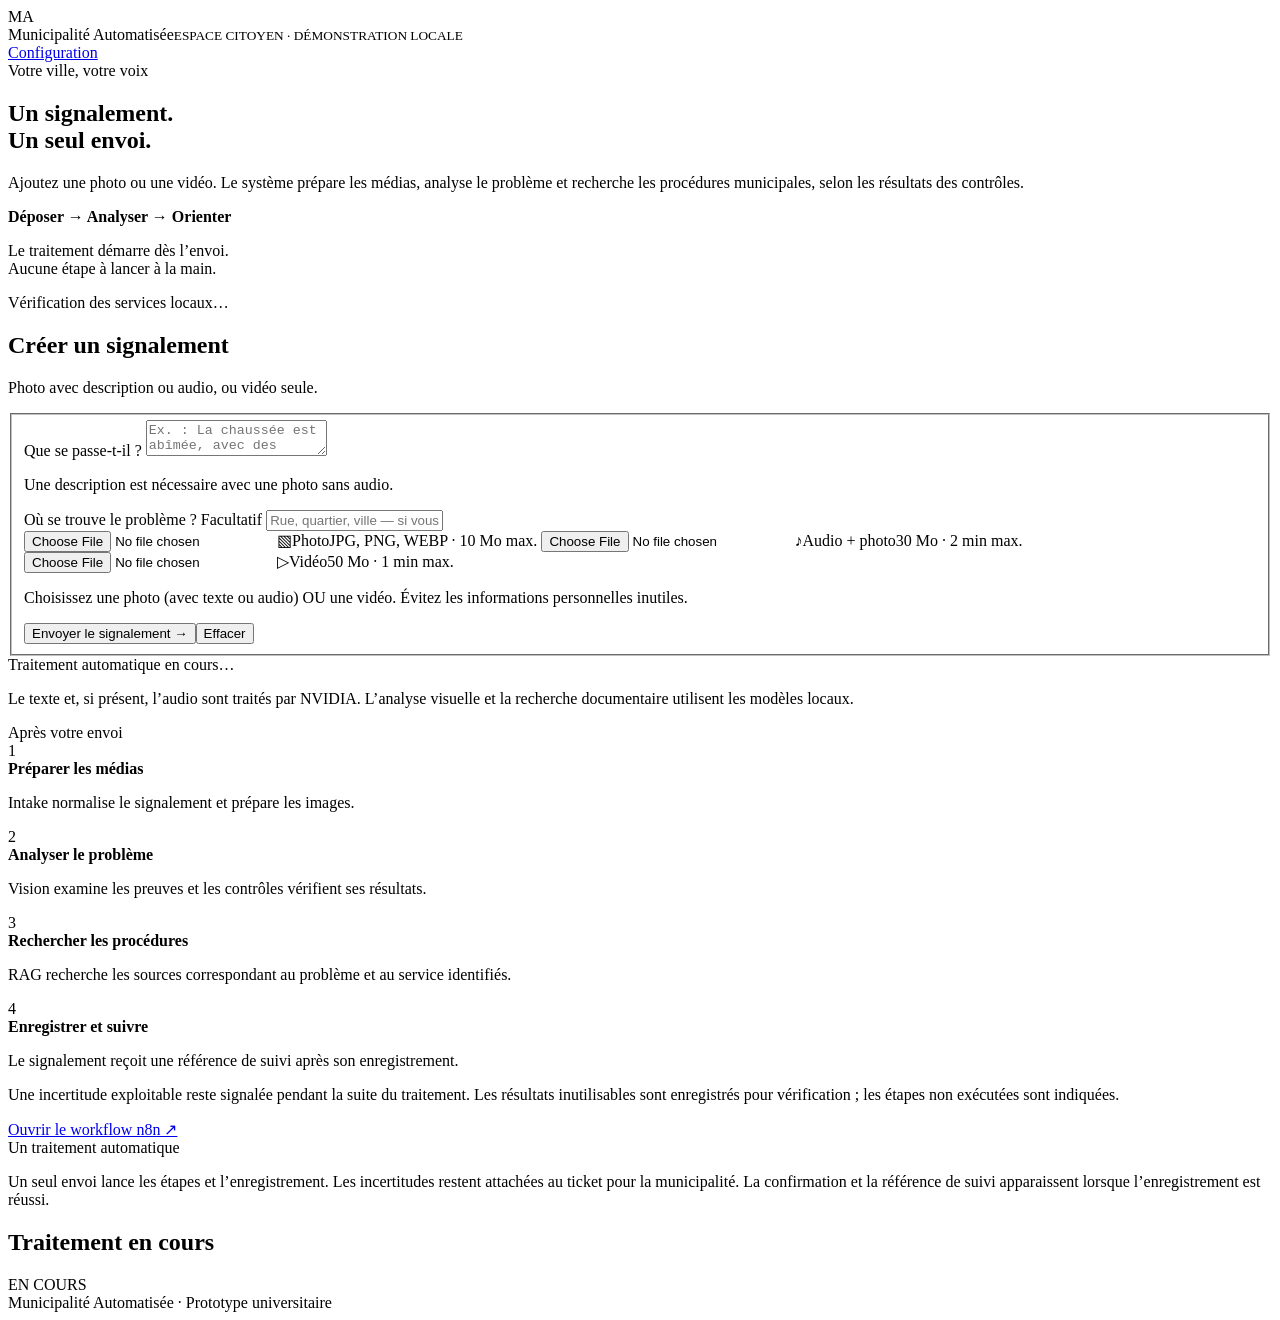
==== integration/portal/static/index.html @ 44e7bcf4 "Initial Municipalite Automatisee project" ====
<!doctype html>
<html lang="fr">
<head>
  <meta charset="utf-8"><meta name="viewport" content="width=device-width, initial-scale=1">
  <title>Municipalité Automatisée · Envoyer un signalement</title>
  <link rel="icon" href="/static/favicon.svg" type="image/svg+xml"><link rel="stylesheet" href="/static/style.css"><link rel="stylesheet" href="/static/portal.css">
  <script src="/static/app.js" defer></script>
</head>
<body><div class="shell">
<header class="topbar"><div class="brand"><div class="logo" aria-hidden="true">MA</div><div>Municipalité Automatisée<small>ESPACE CITOYEN · DÉMONSTRATION LOCALE</small></div></div><a class="settings" href="/setup">Configuration</a></header>
<main>
  <section class="hero"><div><div class="eyebrow">Votre ville, votre voix</div><h1>Un signalement.<br><span>Un seul envoi.</span></h1><p class="lead">Ajoutez une photo ou une vidéo. Le système prépare les médias, analyse le problème et recherche les procédures municipales, selon les résultats des contrôles.</p></div><div class="hero-art"><div><strong>Déposer → Analyser → Orienter</strong><p>Le traitement démarre dès l’envoi.<br>Aucune étape à lancer à la main.</p></div></div></section>
  <div id="readiness" class="alert warning" role="status">Vérification des services locaux…</div>
  <div class="layout">
    <section class="panel"><div class="panel-head"><h2>Créer un signalement</h2><p>Photo avec description ou audio, ou vidéo seule.</p></div><div class="panel-body">
      <form id="reportForm"><fieldset id="fields">
        <label class="field-label" for="description">Que se passe-t-il ?</label>
        <textarea id="description" name="description" maxlength="3000" placeholder="Ex. : La chaussée est abîmée, avec des fissures et des morceaux de revêtement détachés."></textarea>
        <p class="hint">Une description est nécessaire avec une photo sans audio.</p>
        <label class="field-label address-label" for="address">Où se trouve le problème ? <span class="optional">Facultatif</span></label>
        <input class="text-input" id="address" name="address" maxlength="300" placeholder="Rue, quartier, ville — si vous les connaissez">
        <div class="upload-grid">
          <label class="upload-card" for="image"><input id="image" name="image" type="file" accept="image/jpeg,image/png,image/webp" aria-label="Ajouter une photo"><span class="upload-icon" aria-hidden="true">▧</span><span class="upload-title">Photo</span><span class="upload-desc" id="imageName">JPG, PNG, WEBP · 10 Mo max.</span></label>
          <label class="upload-card" for="audio"><input id="audio" name="audio" type="file" accept="audio/*" aria-label="Ajouter un audio avec la photo"><span class="upload-icon" aria-hidden="true">♪</span><span class="upload-title">Audio + photo</span><span class="upload-desc" id="audioName">30 Mo · 2 min max.</span></label>
          <label class="upload-card" for="video"><input id="video" name="video" type="file" accept="video/*" aria-label="Ajouter une vidéo"><span class="upload-icon" aria-hidden="true">▷</span><span class="upload-title">Vidéo</span><span class="upload-desc" id="videoName">50 Mo · 1 min max.</span></label>
        </div>
        <div id="preview" class="preview" hidden></div>
        <p class="hint">Choisissez une photo (avec texte ou audio) OU une vidéo. Évitez les informations personnelles inutiles.</p>
        <div class="actions"><button class="primary" id="submitBtn" type="submit">Envoyer le signalement →</button><button class="secondary" id="resetBtn" type="reset">Effacer</button></div>
      </fieldset></form>
      <div id="formError" class="alert error" role="alert" hidden></div>
      <div id="loading" class="loading" role="status"><span class="spinner"></span><span id="loadingText">Traitement automatique en cours…</span></div>
      <p class="secure">Le texte et, si présent, l’audio sont traités par NVIDIA. L’analyse visuelle et la recherche documentaire utilisent les modèles locaux.</p>
    </div></section>
    <aside class="side-stack">
      <section class="panel info-card"><div class="info-title">Après votre envoi</div><div class="steps">
        <div class="step"><span class="step-no">1</span><div><b>Préparer les médias</b><p>Intake normalise le signalement et prépare les images.</p></div></div>
        <div class="step"><span class="step-no">2</span><div><b>Analyser le problème</b><p>Vision examine les preuves et les contrôles vérifient ses résultats.</p></div></div>
        <div class="step"><span class="step-no">3</span><div><b>Rechercher les procédures</b><p>RAG recherche les sources correspondant au problème et au service identifiés.</p></div></div>
        <div class="step"><span class="step-no">4</span><div><b>Enregistrer et suivre</b><p>Le signalement reçoit une référence de suivi après son enregistrement.</p></div></div>
      </div><p class="hint">Une incertitude exploitable reste signalée pendant la suite du traitement. Les résultats inutilisables sont enregistrés pour vérification ; les étapes non exécutées sont indiquées.</p><a class="workflow-link" href="http://127.0.0.1:5679/workflow/municipalCompletionDev" target="_blank" rel="noopener">Ouvrir le workflow n8n ↗</a></section>
      <section class="panel info-card"><div class="info-title">Un traitement automatique</div><p class="demo-note">Un seul envoi lance les étapes et l’enregistrement. Les incertitudes restent attachées au ticket pour la municipalité. La confirmation et la référence de suivi apparaissent lorsque l’enregistrement est réussi.</p></section>
    </aside>
  </div>
  <section class="panel result-wrap" id="resultWrap" aria-live="polite"><div class="result-head"><div><h2 id="resultTitle">Traitement en cours</h2><p id="reference"></p></div><span id="globalBadge" class="badge">EN COURS</span></div><div class="result-body" id="resultBody"></div></section>
</main><footer class="footer">Municipalité Automatisée · Prototype universitaire</footer></div></body></html>
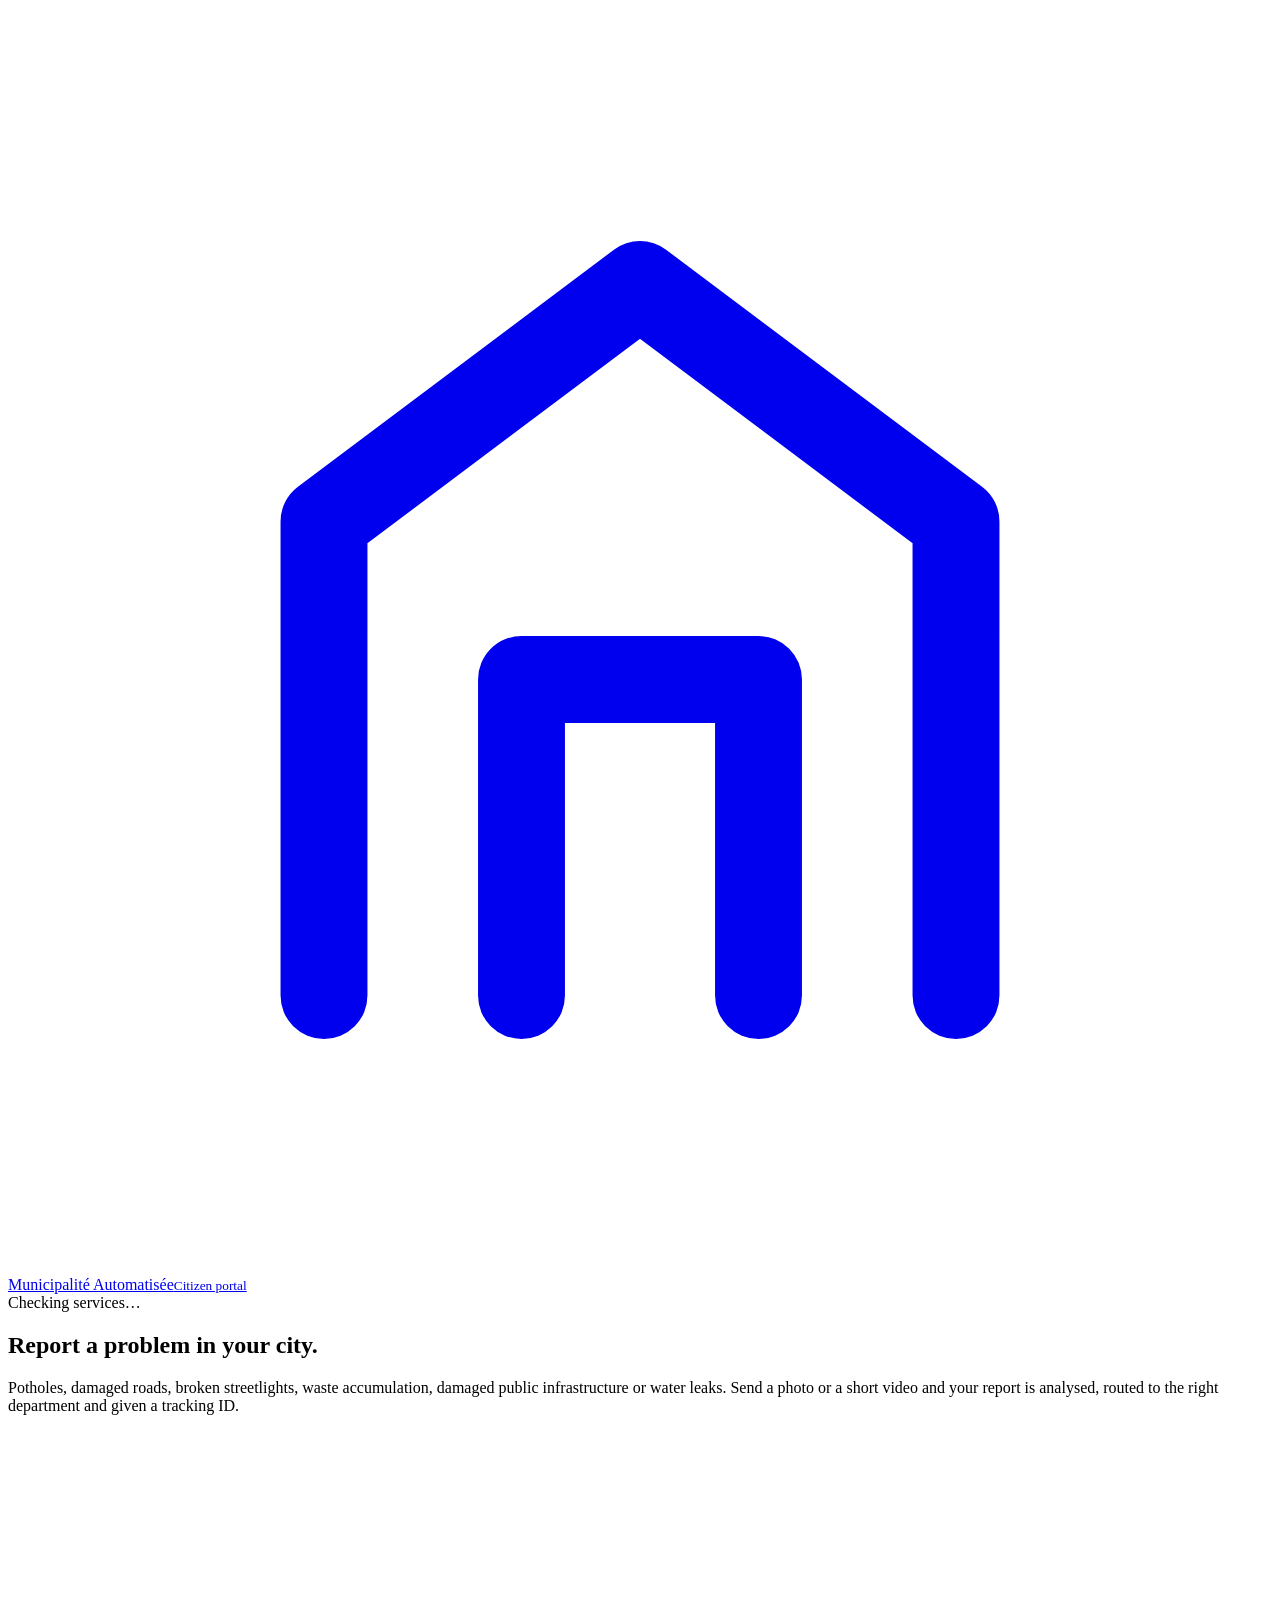
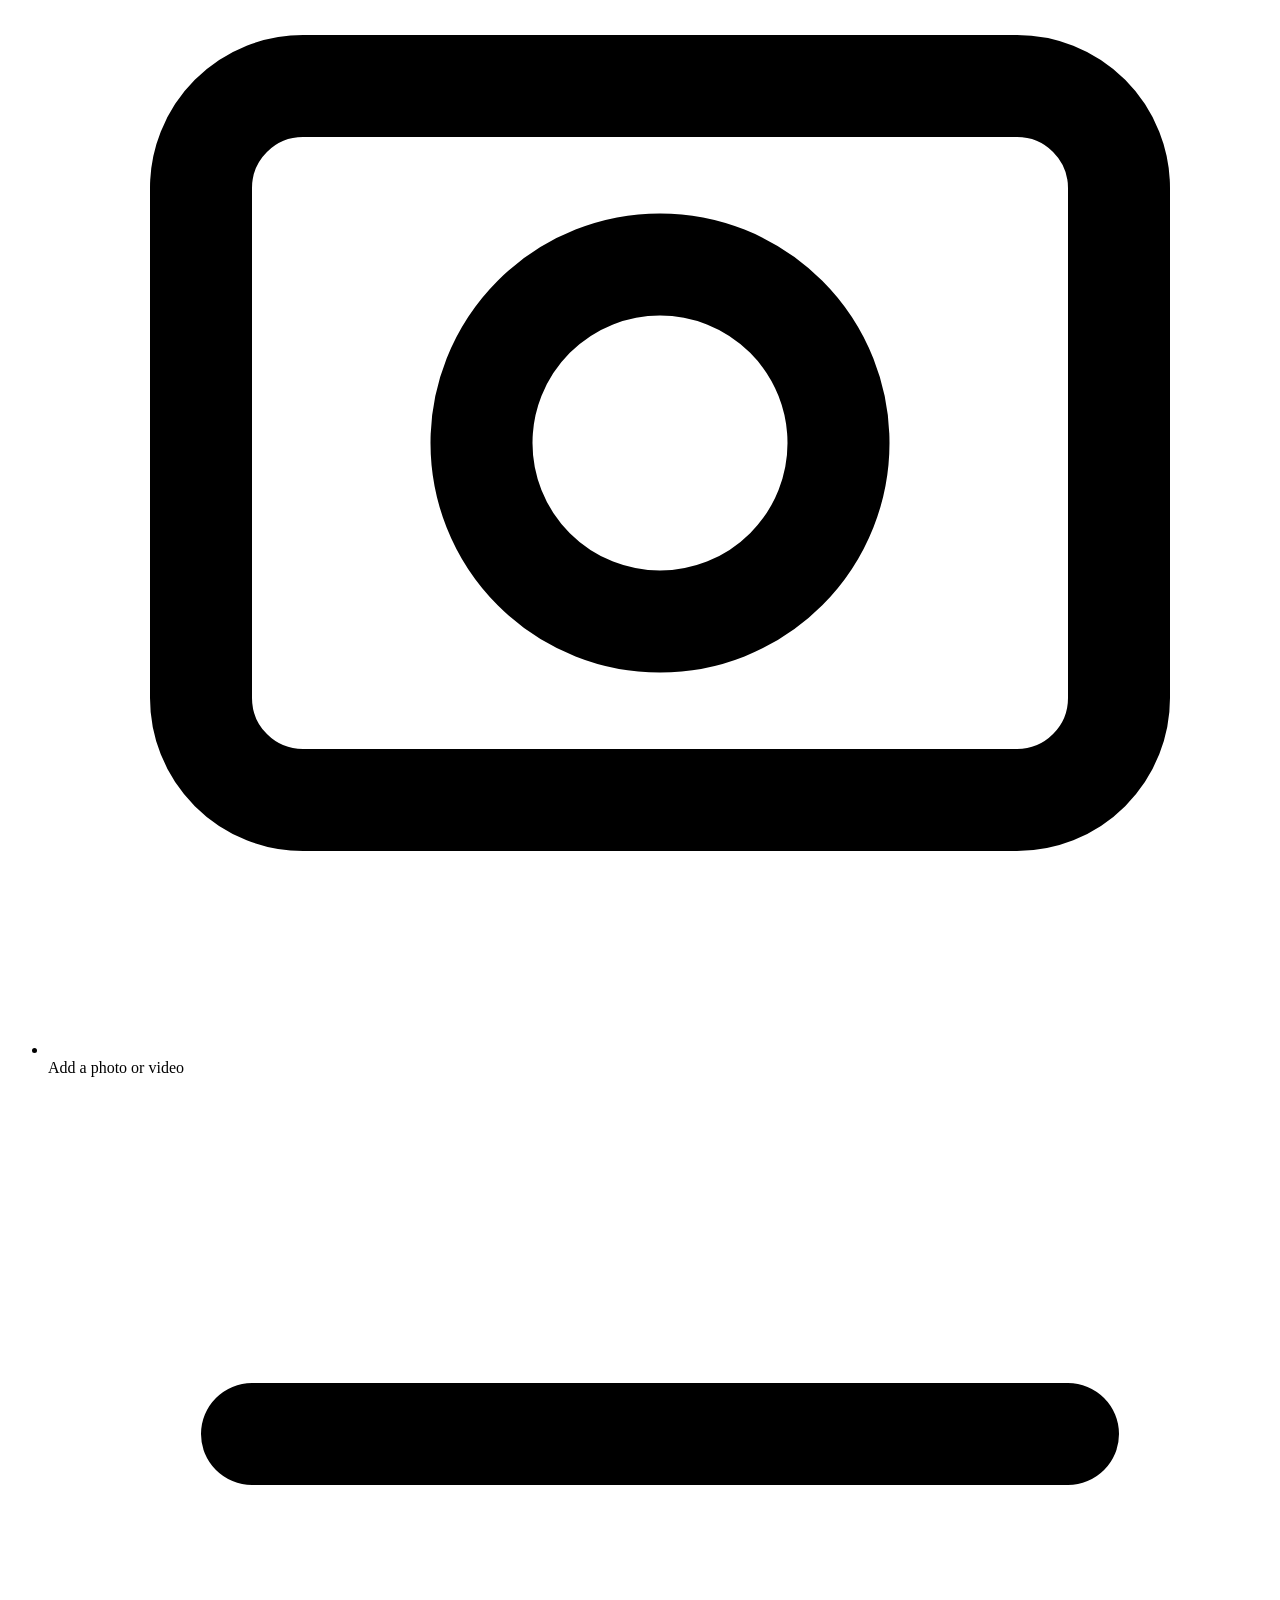
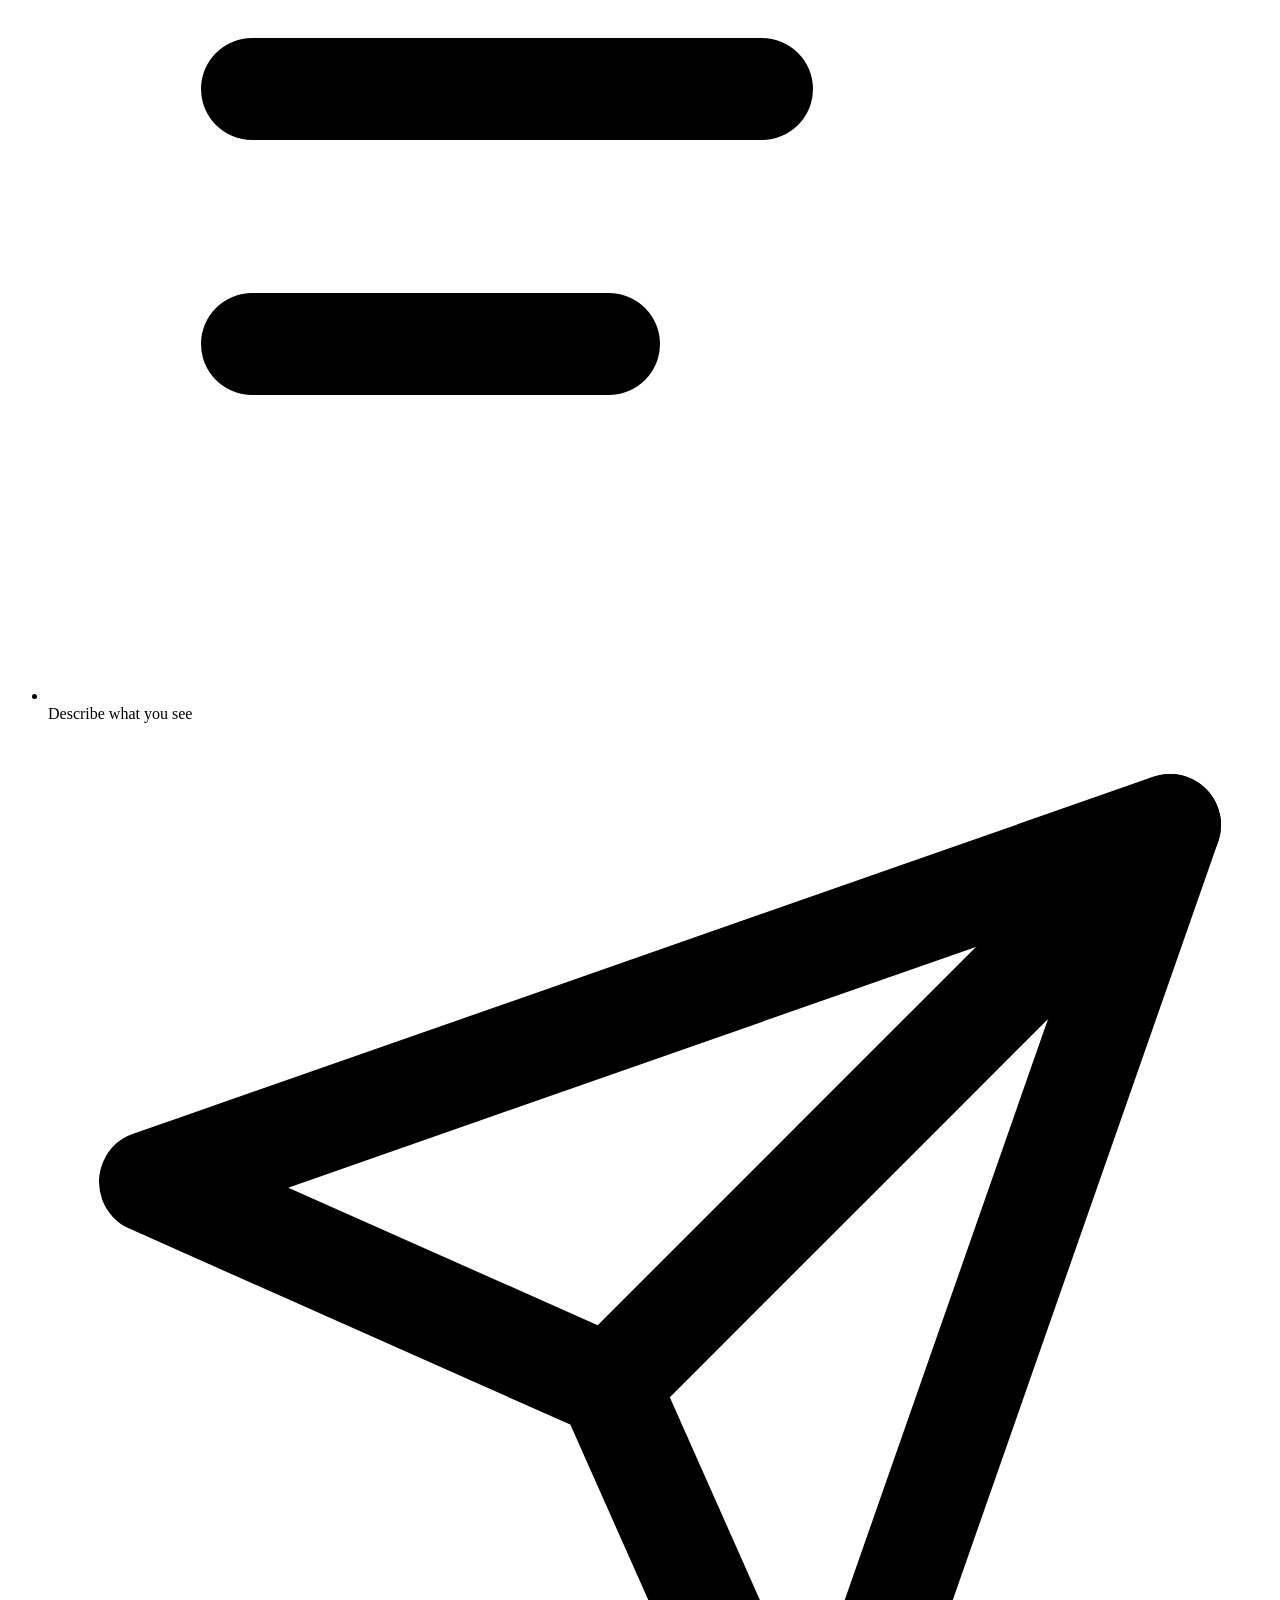
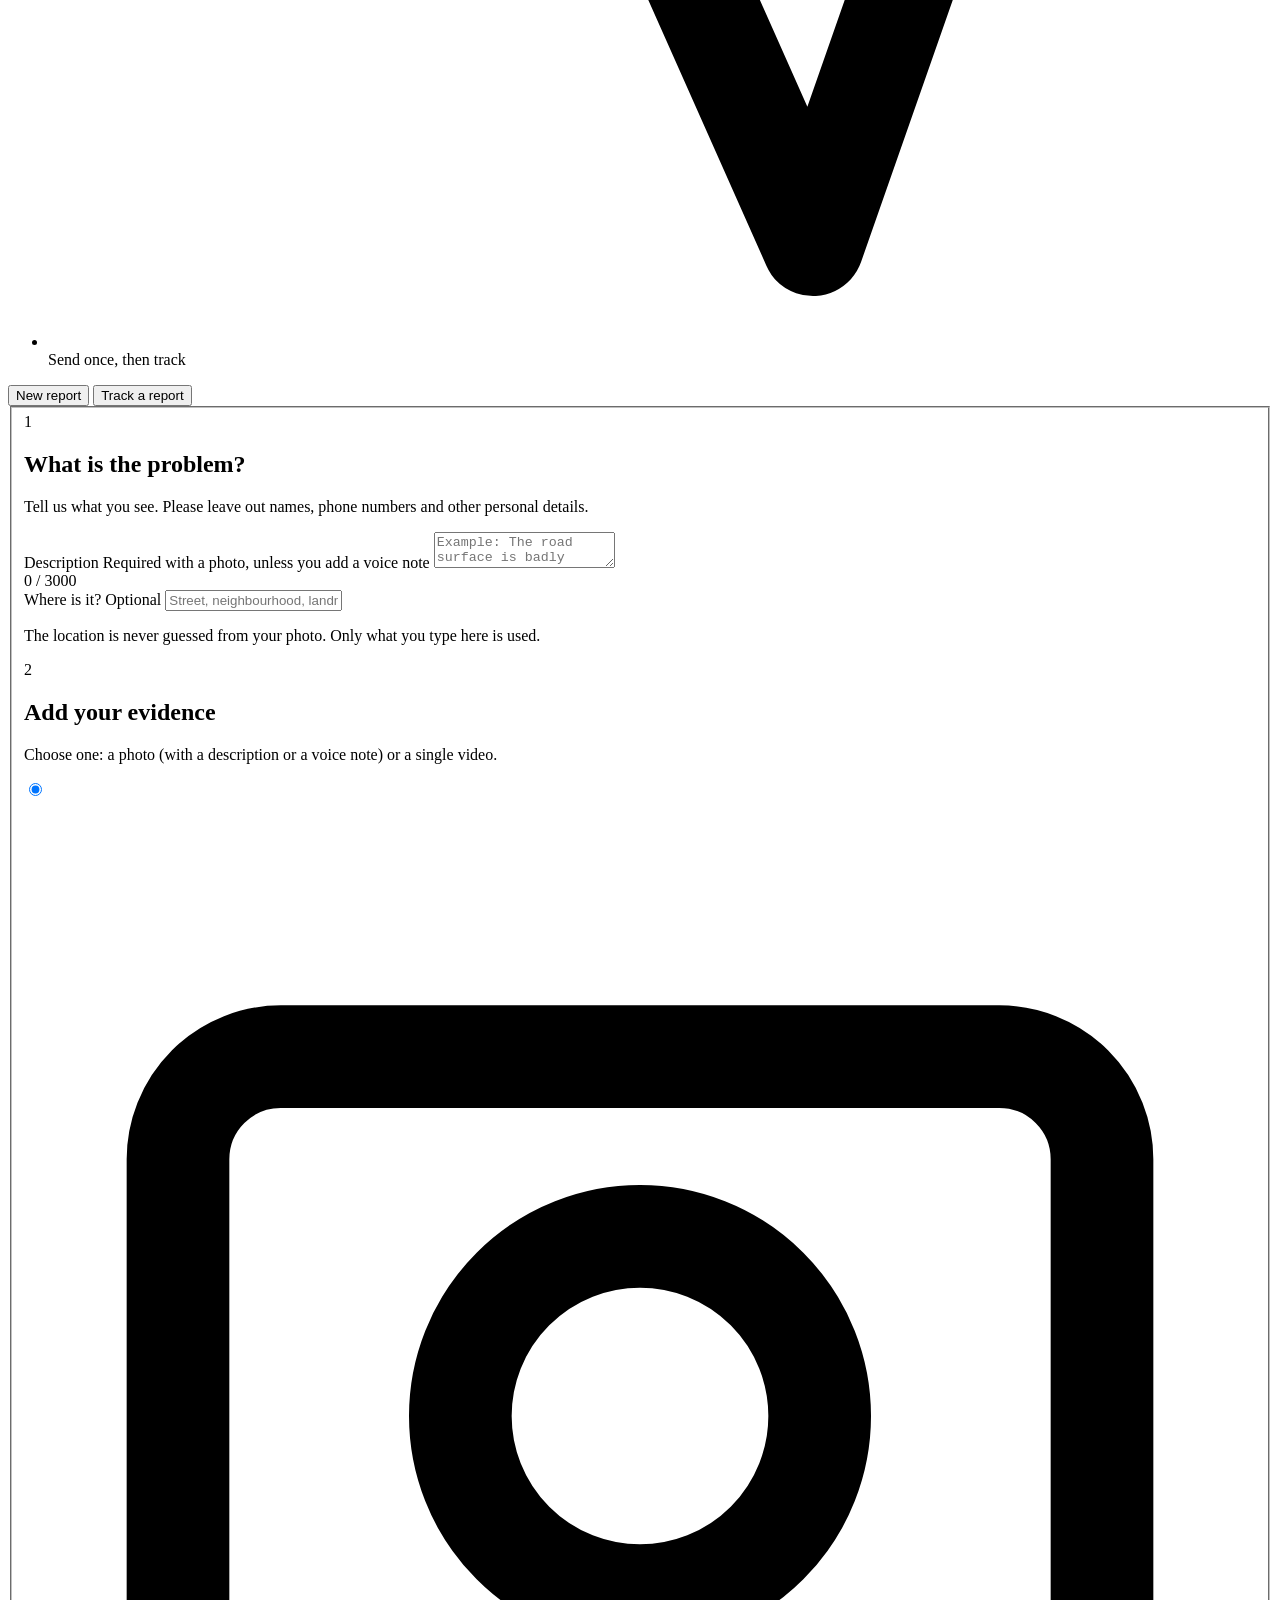
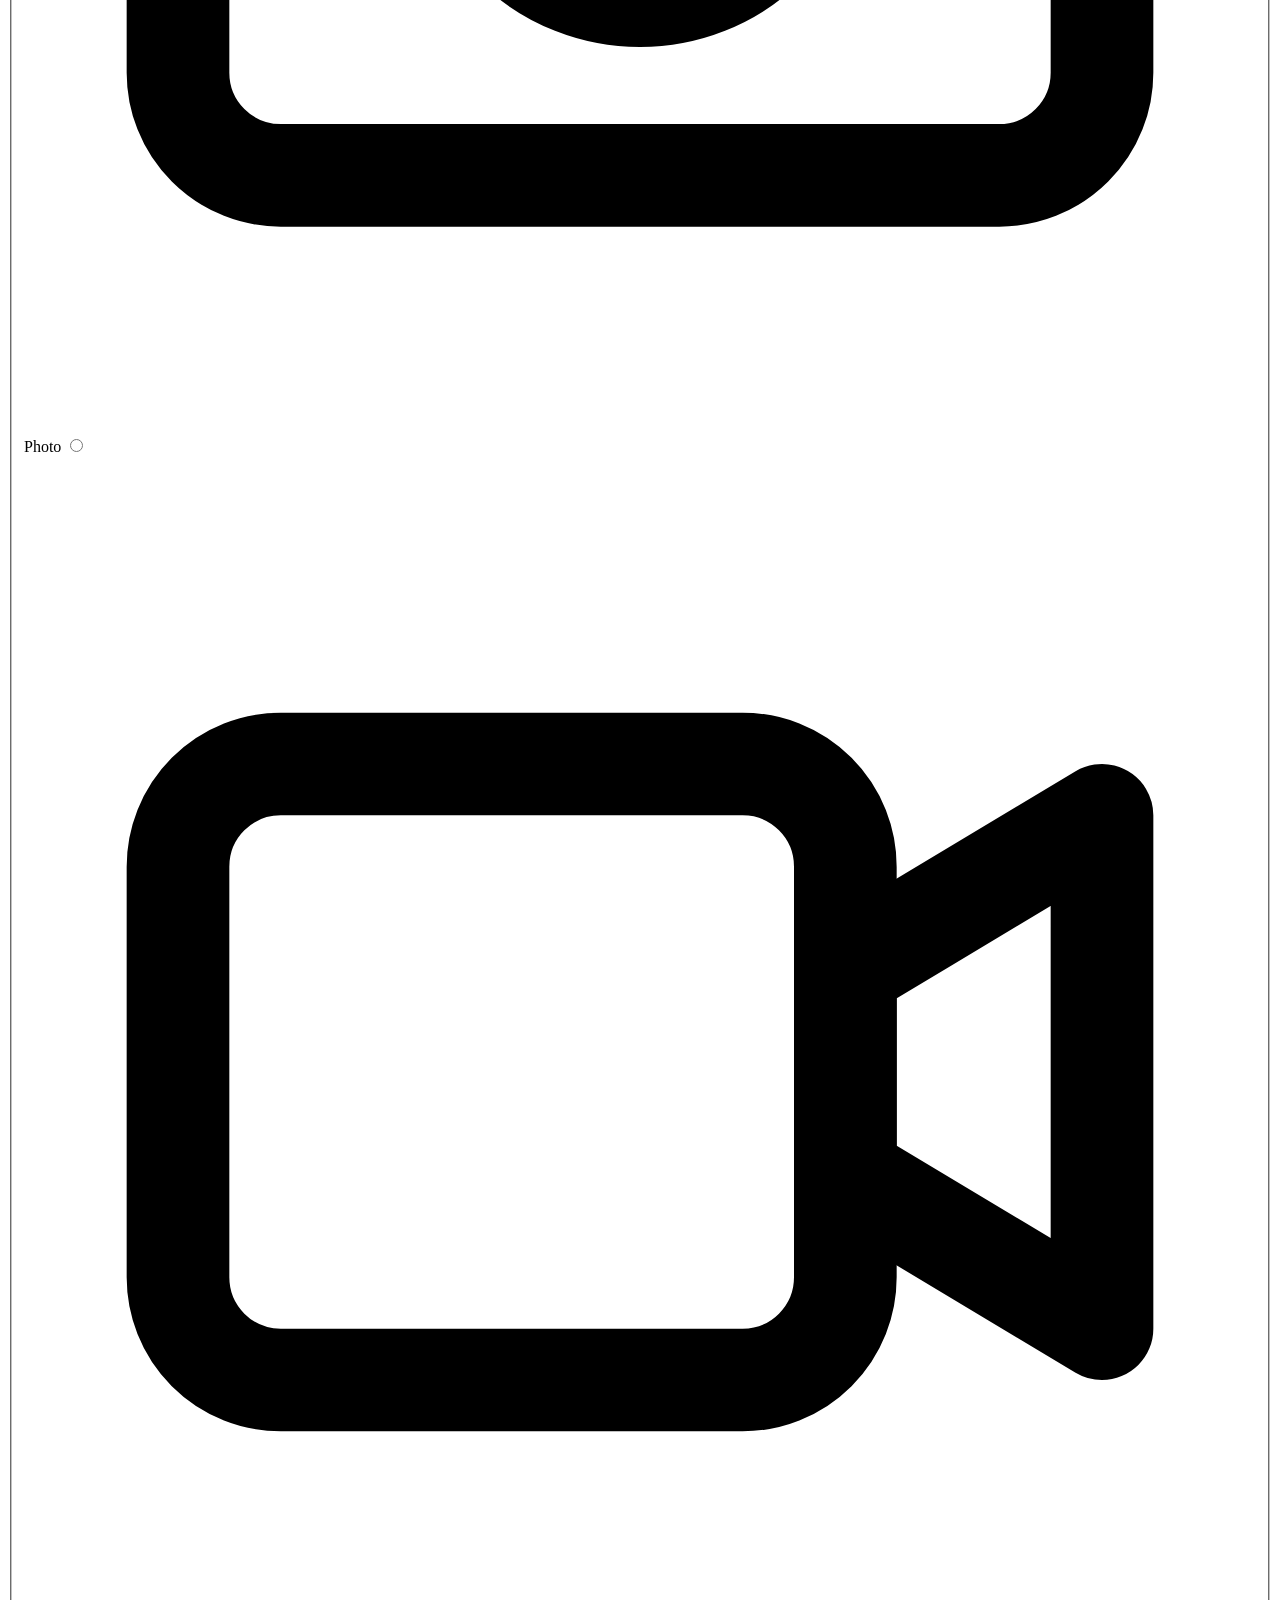
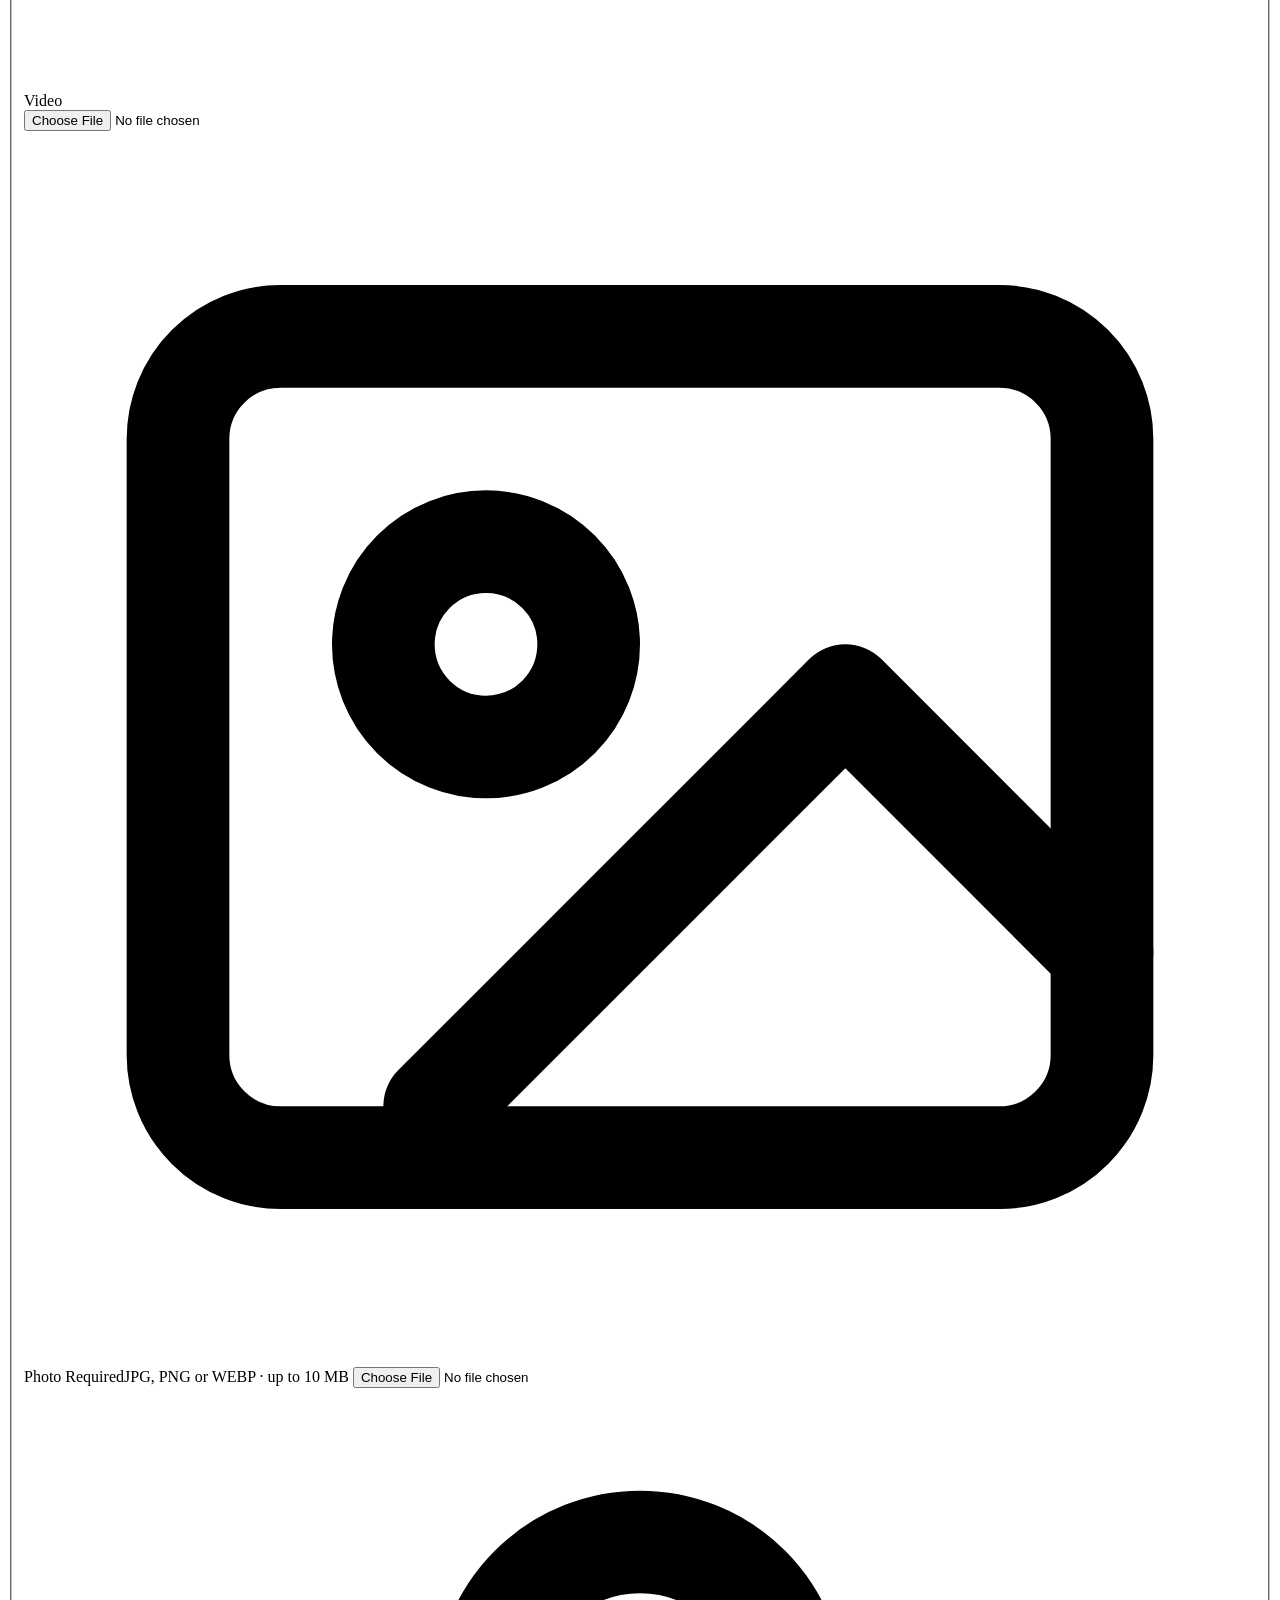
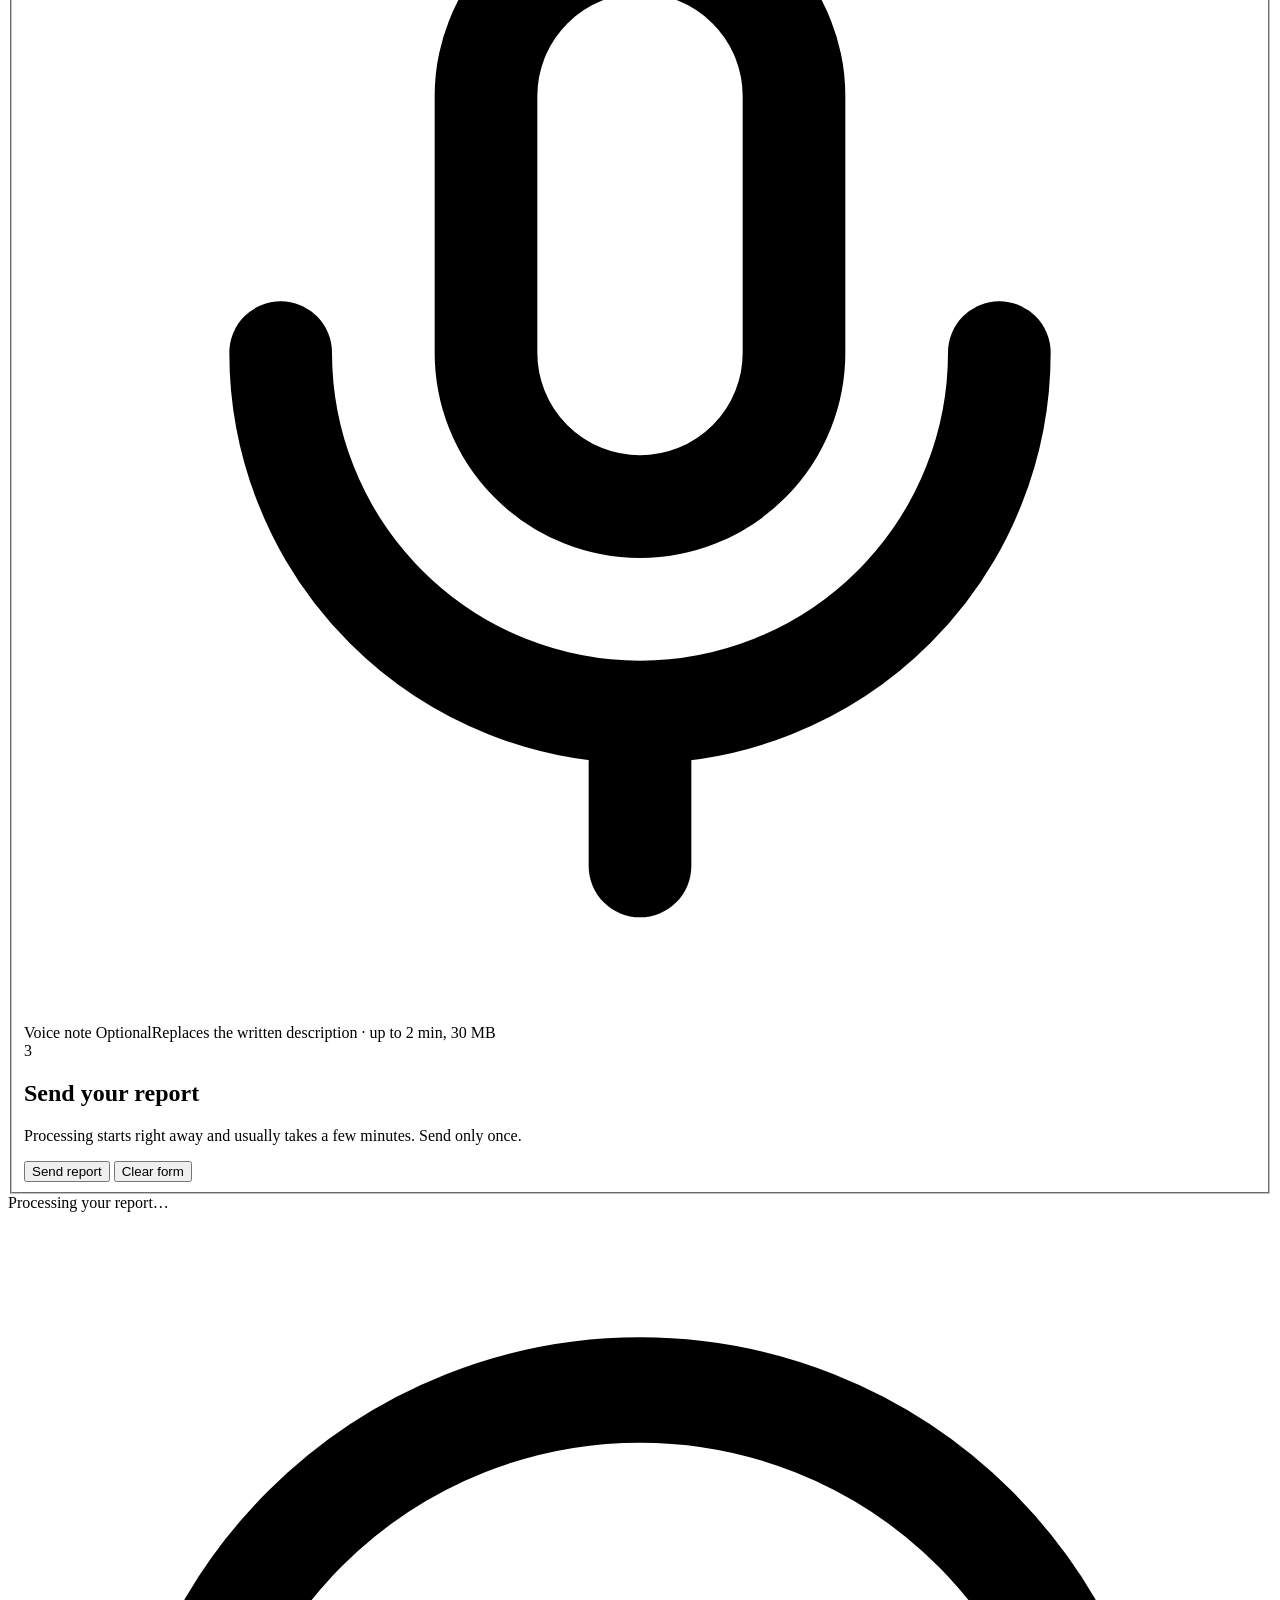
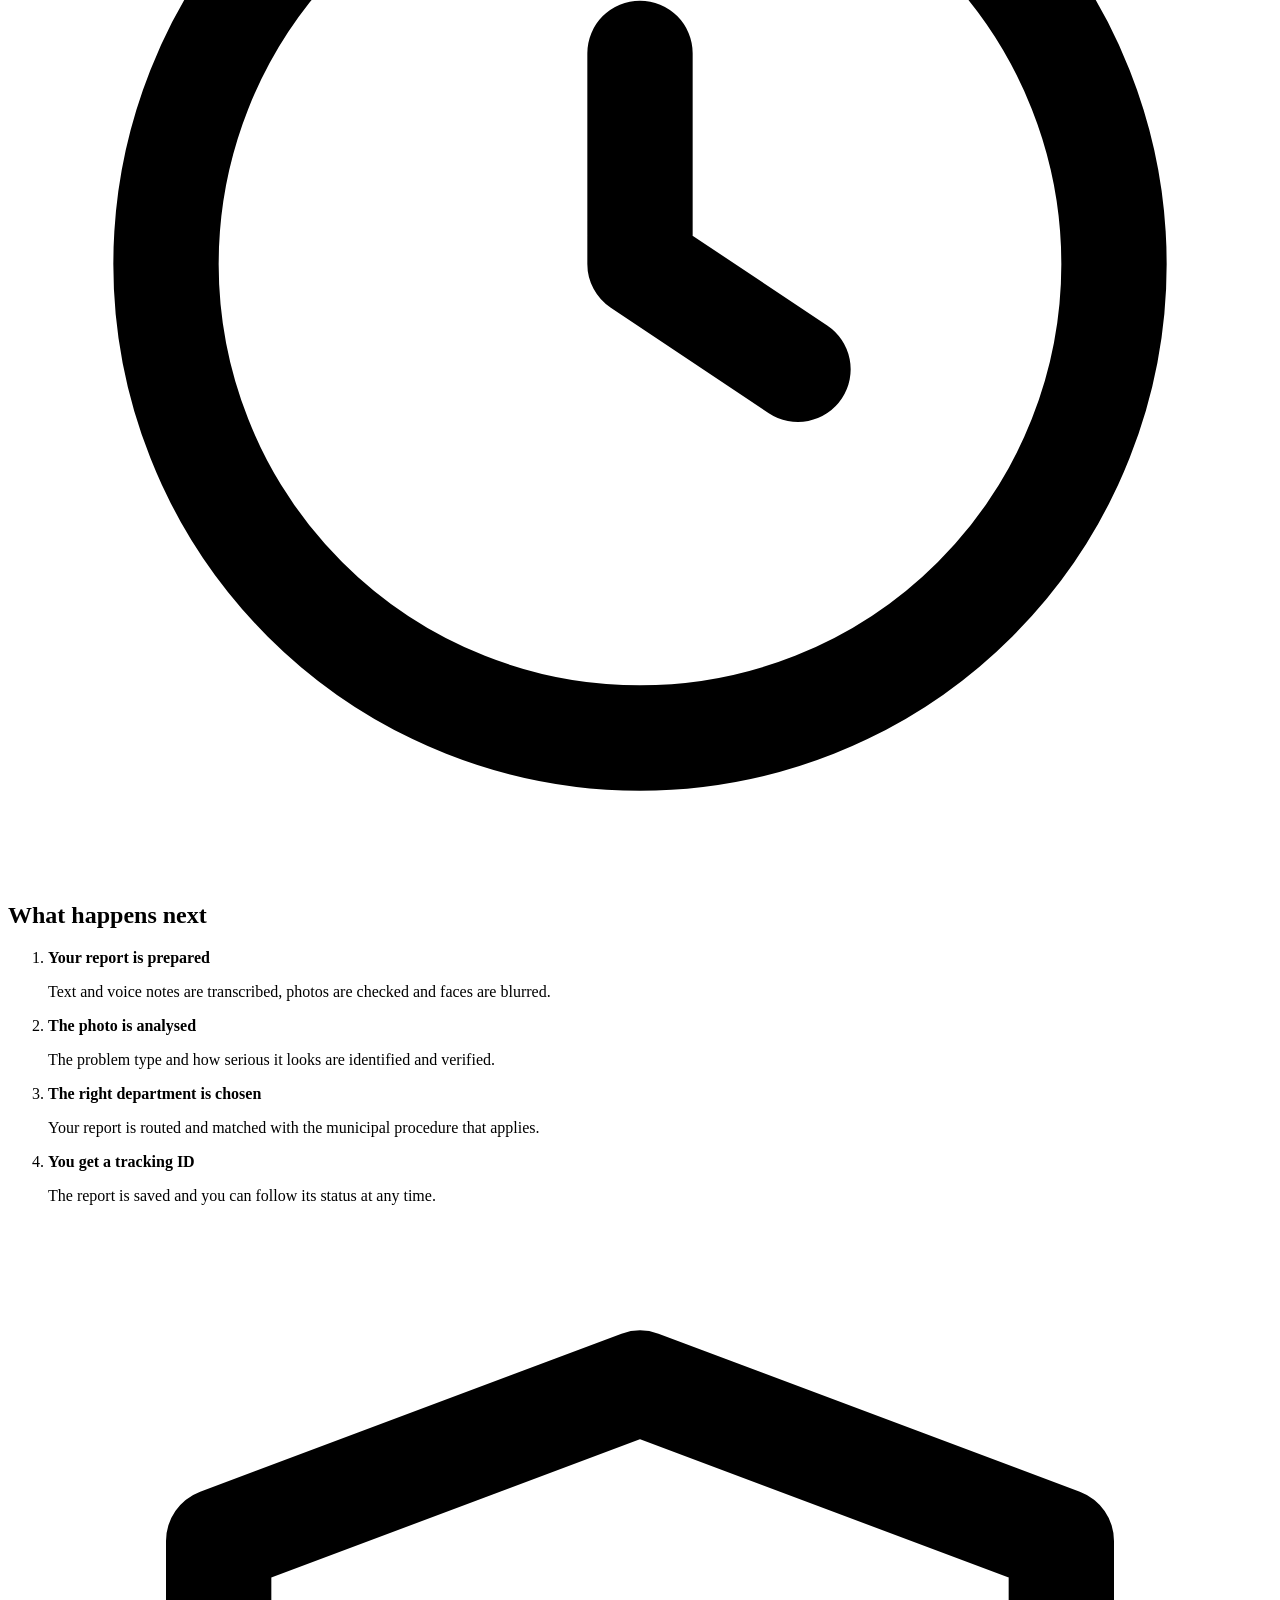
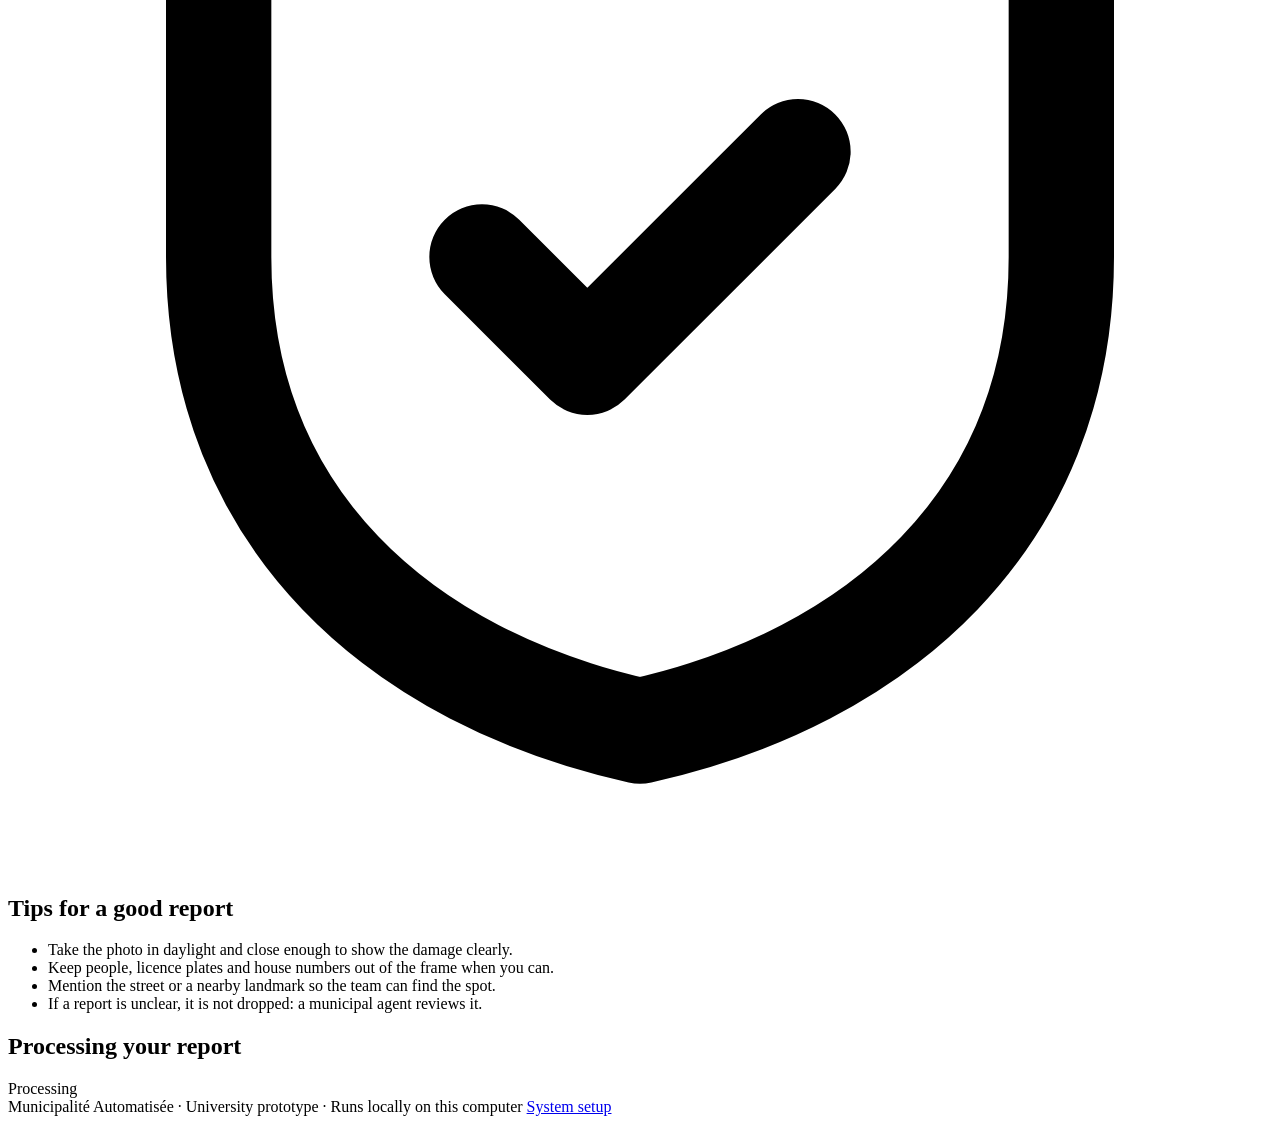
==== commit 2cfd0f19: "Redesign the citizen portal in English Replace the French portal UI with an English, citizen-only in" ====
--- a/integration/portal/static/index.html
+++ b/integration/portal/static/index.html
@@ -1,46 +1,164 @@
 <!doctype html>
-<html lang="fr">
+<html lang="en">
 <head>
-  <meta charset="utf-8"><meta name="viewport" content="width=device-width, initial-scale=1">
-  <title>Municipalité Automatisée · Envoyer un signalement</title>
-  <link rel="icon" href="/static/favicon.svg" type="image/svg+xml"><link rel="stylesheet" href="/static/style.css"><link rel="stylesheet" href="/static/portal.css">
+  <meta charset="utf-8">
+  <meta name="viewport" content="width=device-width, initial-scale=1">
+  <title>Report a City Problem · Citizen Portal</title>
+  <link rel="icon" href="/static/favicon.svg" type="image/svg+xml">
+  <link rel="stylesheet" href="/static/citizen.css">
   <script src="/static/app.js" defer></script>
 </head>
-<body><div class="shell">
-<header class="topbar"><div class="brand"><div class="logo" aria-hidden="true">MA</div><div>Municipalité Automatisée<small>ESPACE CITOYEN · DÉMONSTRATION LOCALE</small></div></div><a class="settings" href="/setup">Configuration</a></header>
+<body>
+<header class="topbar">
+  <a class="brand" href="/">
+    <span class="logo" aria-hidden="true"><svg viewBox="0 0 32 32" fill="none" stroke="currentColor" stroke-width="2.2" stroke-linecap="round" stroke-linejoin="round"><path d="M8 25V13l8-6 8 6v12M13 25v-8h6v8"/></svg></span>
+    <span>Municipalité Automatisée<small>Citizen portal</small></span>
+  </a>
+  <div id="readiness" class="status-pill" role="status"><span class="dot" aria-hidden="true"></span><span id="readinessText">Checking services…</span></div>
+</header>
+
 <main>
-  <section class="hero"><div><div class="eyebrow">Votre ville, votre voix</div><h1>Un signalement.<br><span>Un seul envoi.</span></h1><p class="lead">Ajoutez une photo ou une vidéo. Le système prépare les médias, analyse le problème et recherche les procédures municipales, selon les résultats des contrôles.</p></div><div class="hero-art"><div><strong>Déposer → Analyser → Orienter</strong><p>Le traitement démarre dès l’envoi.<br>Aucune étape à lancer à la main.</p></div></div></section>
-  <div id="readiness" class="alert warning" role="status">Vérification des services locaux…</div>
-  <div class="layout">
-    <section class="panel"><div class="panel-head"><h2>Créer un signalement</h2><p>Photo avec description ou audio, ou vidéo seule.</p></div><div class="panel-body">
-      <form id="reportForm"><fieldset id="fields">
-        <label class="field-label" for="description">Que se passe-t-il ?</label>
-        <textarea id="description" name="description" maxlength="3000" placeholder="Ex. : La chaussée est abîmée, avec des fissures et des morceaux de revêtement détachés."></textarea>
-        <p class="hint">Une description est nécessaire avec une photo sans audio.</p>
-        <label class="field-label address-label" for="address">Où se trouve le problème ? <span class="optional">Facultatif</span></label>
-        <input class="text-input" id="address" name="address" maxlength="300" placeholder="Rue, quartier, ville — si vous les connaissez">
-        <div class="upload-grid">
-          <label class="upload-card" for="image"><input id="image" name="image" type="file" accept="image/jpeg,image/png,image/webp" aria-label="Ajouter une photo"><span class="upload-icon" aria-hidden="true">▧</span><span class="upload-title">Photo</span><span class="upload-desc" id="imageName">JPG, PNG, WEBP · 10 Mo max.</span></label>
-          <label class="upload-card" for="audio"><input id="audio" name="audio" type="file" accept="audio/*" aria-label="Ajouter un audio avec la photo"><span class="upload-icon" aria-hidden="true">♪</span><span class="upload-title">Audio + photo</span><span class="upload-desc" id="audioName">30 Mo · 2 min max.</span></label>
-          <label class="upload-card" for="video"><input id="video" name="video" type="file" accept="video/*" aria-label="Ajouter une vidéo"><span class="upload-icon" aria-hidden="true">▷</span><span class="upload-title">Vidéo</span><span class="upload-desc" id="videoName">50 Mo · 1 min max.</span></label>
+  <section class="hero">
+    <div>
+      <h1>Report a problem <span>in your city.</span></h1>
+      <p class="lead">Potholes, damaged roads, broken streetlights, waste accumulation, damaged public infrastructure or water leaks. Send a photo or a short video and your report is analysed, routed to the right department and given a tracking ID.</p>
+    </div>
+    <div class="hero-art" aria-hidden="true">
+      <ul>
+        <li><svg viewBox="0 0 24 24" fill="none" stroke="currentColor" stroke-width="2" stroke-linecap="round" stroke-linejoin="round"><rect x="3" y="5" width="18" height="14" rx="2"/><circle cx="12" cy="12" r="3.5"/></svg>Add a photo or video</li>
+        <li><svg viewBox="0 0 24 24" fill="none" stroke="currentColor" stroke-width="2" stroke-linecap="round" stroke-linejoin="round"><path d="M4 7h16M4 12h10M4 17h7"/></svg>Describe what you see</li>
+        <li><svg viewBox="0 0 24 24" fill="none" stroke="currentColor" stroke-width="2" stroke-linecap="round" stroke-linejoin="round"><path d="M22 2 11 13"/><path d="M22 2 15 22l-4-9-9-4 20-7z"/></svg>Send once, then track</li>
+      </ul>
+    </div>
+  </section>
+
+  <nav class="tabs" role="tablist" aria-label="Portal sections">
+    <button class="tab" id="tabReport" type="button" role="tab" aria-selected="true" aria-controls="panelReport">New report</button>
+    <button class="tab" id="tabTrack" type="button" role="tab" aria-selected="false" aria-controls="panelTrack">Track a report</button>
+  </nav>
+
+  <!-- ===== New report ===== -->
+  <div id="panelReport" role="tabpanel" aria-labelledby="tabReport">
+    <div id="readinessAlert" class="alert warning readiness-alert" role="status" hidden></div>
+
+    <div class="layout">
+      <section class="panel">
+        <div class="panel-body">
+          <form id="reportForm" novalidate>
+            <fieldset id="fields">
+
+              <div class="step">
+                <div class="step-head"><span class="step-no">1</span><div><h2>What is the problem?</h2><p>Tell us what you see. Please leave out names, phone numbers and other personal details.</p></div></div>
+                <div class="field">
+                  <label class="field-label" for="description">Description <span class="tag required" id="descriptionTag">Required with a photo, unless you add a voice note</span></label>
+                  <textarea id="description" name="description" maxlength="3000" placeholder="Example: The road surface is badly cracked with loose pieces of asphalt near the bus stop."></textarea>
+                  <div class="counter"><span id="descriptionCount">0</span> / 3000</div>
+                </div>
+                <div class="field">
+                  <label class="field-label" for="address">Where is it? <span class="tag">Optional</span></label>
+                  <input class="text-input" id="address" name="address" maxlength="300" placeholder="Street, neighbourhood, landmark — if you know them">
+                  <p class="hint">The location is never guessed from your photo. Only what you type here is used.</p>
+                </div>
+              </div>
+
+              <div class="step">
+                <div class="step-head"><span class="step-no">2</span><div><h2>Add your evidence</h2><p>Choose one: a photo (with a description or a voice note) or a single video.</p></div></div>
+                <div class="segmented" role="radiogroup" aria-label="Evidence type">
+                  <label class="segment"><input type="radio" name="evidenceType" value="photo" id="typePhoto" checked><span><svg viewBox="0 0 24 24" fill="none" stroke="currentColor" stroke-width="2" stroke-linecap="round" stroke-linejoin="round"><rect x="3" y="5" width="18" height="14" rx="2"/><circle cx="12" cy="12" r="3.5"/></svg>Photo</span></label>
+                  <label class="segment"><input type="radio" name="evidenceType" value="video" id="typeVideo"><span><svg viewBox="0 0 24 24" fill="none" stroke="currentColor" stroke-width="2" stroke-linecap="round" stroke-linejoin="round"><rect x="3" y="6" width="13" height="12" rx="2"/><path d="m16 10 5-3v10l-5-3z"/></svg>Video</span></label>
+                </div>
+
+                <div class="upload-grid" id="photoGroup">
+                  <label class="upload-card" for="image" id="imageCard">
+                    <input id="image" name="image" type="file" accept="image/jpeg,image/png,image/webp" aria-label="Add a photo">
+                    <span class="upload-icon" aria-hidden="true"><svg viewBox="0 0 24 24" fill="none" stroke="currentColor" stroke-width="2" stroke-linecap="round" stroke-linejoin="round"><rect x="3" y="4" width="18" height="16" rx="2"/><circle cx="9" cy="10" r="2"/><path d="m21 16-5-5-8 8"/></svg></span>
+                    <span><span class="upload-title">Photo <span class="tag required">Required</span></span><span class="upload-desc" id="imageName">JPG, PNG or WEBP · up to 10 MB</span></span>
+                  </label>
+                  <label class="upload-card" for="audio" id="audioCard">
+                    <input id="audio" name="audio" type="file" accept="audio/*" aria-label="Add a voice note">
+                    <span class="upload-icon" aria-hidden="true"><svg viewBox="0 0 24 24" fill="none" stroke="currentColor" stroke-width="2" stroke-linecap="round" stroke-linejoin="round"><rect x="9" y="3" width="6" height="11" rx="3"/><path d="M5 11a7 7 0 0 0 14 0M12 18v3"/></svg></span>
+                    <span><span class="upload-title">Voice note <span class="tag">Optional</span></span><span class="upload-desc" id="audioName">Replaces the written description · up to 2 min, 30 MB</span></span>
+                  </label>
+                </div>
+
+                <div class="upload-grid single" id="videoGroup" hidden>
+                  <label class="upload-card" for="video" id="videoCard">
+                    <input id="video" name="video" type="file" accept="video/*" aria-label="Add a video">
+                    <span class="upload-icon" aria-hidden="true"><svg viewBox="0 0 24 24" fill="none" stroke="currentColor" stroke-width="2" stroke-linecap="round" stroke-linejoin="round"><rect x="3" y="6" width="13" height="12" rx="2"/><path d="m16 10 5-3v10l-5-3z"/></svg></span>
+                    <span><span class="upload-title">Video <span class="tag required">Required</span></span><span class="upload-desc" id="videoName">MP4, WEBM or MOV · up to 1 min, 50 MB</span></span>
+                  </label>
+                </div>
+
+                <div id="preview" class="preview" hidden></div>
+              </div>
+
+              <div class="step">
+                <div class="step-head"><span class="step-no">3</span><div><h2>Send your report</h2><p>Processing starts right away and usually takes a few minutes. Send only once.</p></div></div>
+                <div class="actions">
+                  <button class="primary" id="submitBtn" type="submit">Send report</button>
+                  <button class="secondary" id="resetBtn" type="reset">Clear form</button>
+                </div>
+              </div>
+
+            </fieldset>
+          </form>
+          <div id="formError" class="alert error" role="alert" hidden></div>
+          <div id="loading" class="loading" role="status"><span class="spinner" aria-hidden="true"></span><span id="loadingText">Processing your report…</span></div>
         </div>
-        <div id="preview" class="preview" hidden></div>
-        <p class="hint">Choisissez une photo (avec texte ou audio) OU une vidéo. Évitez les informations personnelles inutiles.</p>
-        <div class="actions"><button class="primary" id="submitBtn" type="submit">Envoyer le signalement →</button><button class="secondary" id="resetBtn" type="reset">Effacer</button></div>
-      </fieldset></form>
-      <div id="formError" class="alert error" role="alert" hidden></div>
-      <div id="loading" class="loading" role="status"><span class="spinner"></span><span id="loadingText">Traitement automatique en cours…</span></div>
-      <p class="secure">Le texte et, si présent, l’audio sont traités par NVIDIA. L’analyse visuelle et la recherche documentaire utilisent les modèles locaux.</p>
-    </div></section>
-    <aside class="side-stack">
-      <section class="panel info-card"><div class="info-title">Après votre envoi</div><div class="steps">
-        <div class="step"><span class="step-no">1</span><div><b>Préparer les médias</b><p>Intake normalise le signalement et prépare les images.</p></div></div>
-        <div class="step"><span class="step-no">2</span><div><b>Analyser le problème</b><p>Vision examine les preuves et les contrôles vérifient ses résultats.</p></div></div>
-        <div class="step"><span class="step-no">3</span><div><b>Rechercher les procédures</b><p>RAG recherche les sources correspondant au problème et au service identifiés.</p></div></div>
-        <div class="step"><span class="step-no">4</span><div><b>Enregistrer et suivre</b><p>Le signalement reçoit une référence de suivi après son enregistrement.</p></div></div>
-      </div><p class="hint">Une incertitude exploitable reste signalée pendant la suite du traitement. Les résultats inutilisables sont enregistrés pour vérification ; les étapes non exécutées sont indiquées.</p><a class="workflow-link" href="http://127.0.0.1:5679/workflow/municipalCompletionDev" target="_blank" rel="noopener">Ouvrir le workflow n8n ↗</a></section>
-      <section class="panel info-card"><div class="info-title">Un traitement automatique</div><p class="demo-note">Un seul envoi lance les étapes et l’enregistrement. Les incertitudes restent attachées au ticket pour la municipalité. La confirmation et la référence de suivi apparaissent lorsque l’enregistrement est réussi.</p></section>
-    </aside>
+      </section>
+
+      <aside class="side-stack">
+        <section class="panel info-card">
+          <h2><svg viewBox="0 0 24 24" fill="none" stroke="currentColor" stroke-width="2" stroke-linecap="round" stroke-linejoin="round"><circle cx="12" cy="12" r="9"/><path d="M12 8v4l3 2"/></svg>What happens next</h2>
+          <ol class="how">
+            <li><div><b>Your report is prepared</b><p>Text and voice notes are transcribed, photos are checked and faces are blurred.</p></div></li>
+            <li><div><b>The photo is analysed</b><p>The problem type and how serious it looks are identified and verified.</p></div></li>
+            <li><div><b>The right department is chosen</b><p>Your report is routed and matched with the municipal procedure that applies.</p></div></li>
+            <li><div><b>You get a tracking ID</b><p>The report is saved and you can follow its status at any time.</p></div></li>
+          </ol>
+        </section>
+        <section class="panel info-card">
+          <h2><svg viewBox="0 0 24 24" fill="none" stroke="currentColor" stroke-width="2" stroke-linecap="round" stroke-linejoin="round"><path d="M12 3 4 6v6c0 5 3.5 8 8 9 4.5-1 8-4 8-9V6l-8-3z"/><path d="m9 12 2 2 4-4"/></svg>Tips for a good report</h2>
+          <ul class="tips">
+            <li>Take the photo in daylight and close enough to show the damage clearly.</li>
+            <li>Keep people, licence plates and house numbers out of the frame when you can.</li>
+            <li>Mention the street or a nearby landmark so the team can find the spot.</li>
+            <li>If a report is unclear, it is not dropped: a municipal agent reviews it.</li>
+          </ul>
+        </section>
+      </aside>
+    </div>
+
+    <section class="panel result-wrap" id="resultWrap" aria-live="polite">
+      <div class="result-head">
+        <div><h2 id="resultTitle">Processing your report</h2><p id="reference"></p></div>
+        <span id="globalBadge" class="badge processing">Processing</span>
+      </div>
+      <div class="result-body" id="resultBody"></div>
+    </section>
   </div>
-  <section class="panel result-wrap" id="resultWrap" aria-live="polite"><div class="result-head"><div><h2 id="resultTitle">Traitement en cours</h2><p id="reference"></p></div><span id="globalBadge" class="badge">EN COURS</span></div><div class="result-body" id="resultBody"></div></section>
-</main><footer class="footer">Municipalité Automatisée · Prototype universitaire</footer></div></body></html>
+
+  <!-- ===== Track a report ===== -->
+  <div id="panelTrack" role="tabpanel" aria-labelledby="tabTrack" hidden>
+    <section class="panel track-panel">
+      <div class="panel-body">
+        <h2>Track a report</h2>
+        <p class="hint">Enter the tracking ID you received when your report was saved. It looks like <code>3f2a1c4e-…</code> and contains 36 characters.</p>
+        <form id="trackForm" class="track-form" novalidate>
+          <label class="sr-only" for="trackId">Tracking ID</label>
+          <input class="text-input" id="trackId" placeholder="xxxxxxxx-xxxx-xxxx-xxxx-xxxxxxxxxxxx" maxlength="36" autocomplete="off" spellcheck="false">
+          <button class="primary" id="trackBtn" type="submit">Check status</button>
+        </form>
+        <div id="trackError" class="alert error" role="alert" hidden></div>
+        <div id="trackResult" class="track-result" aria-live="polite"></div>
+      </div>
+    </section>
+  </div>
+</main>
+
+<footer class="footer">
+  <span>Municipalité Automatisée · University prototype · Runs locally on this computer</span>
+  <a href="/setup">System setup</a>
+</footer>
+</body>
+</html>
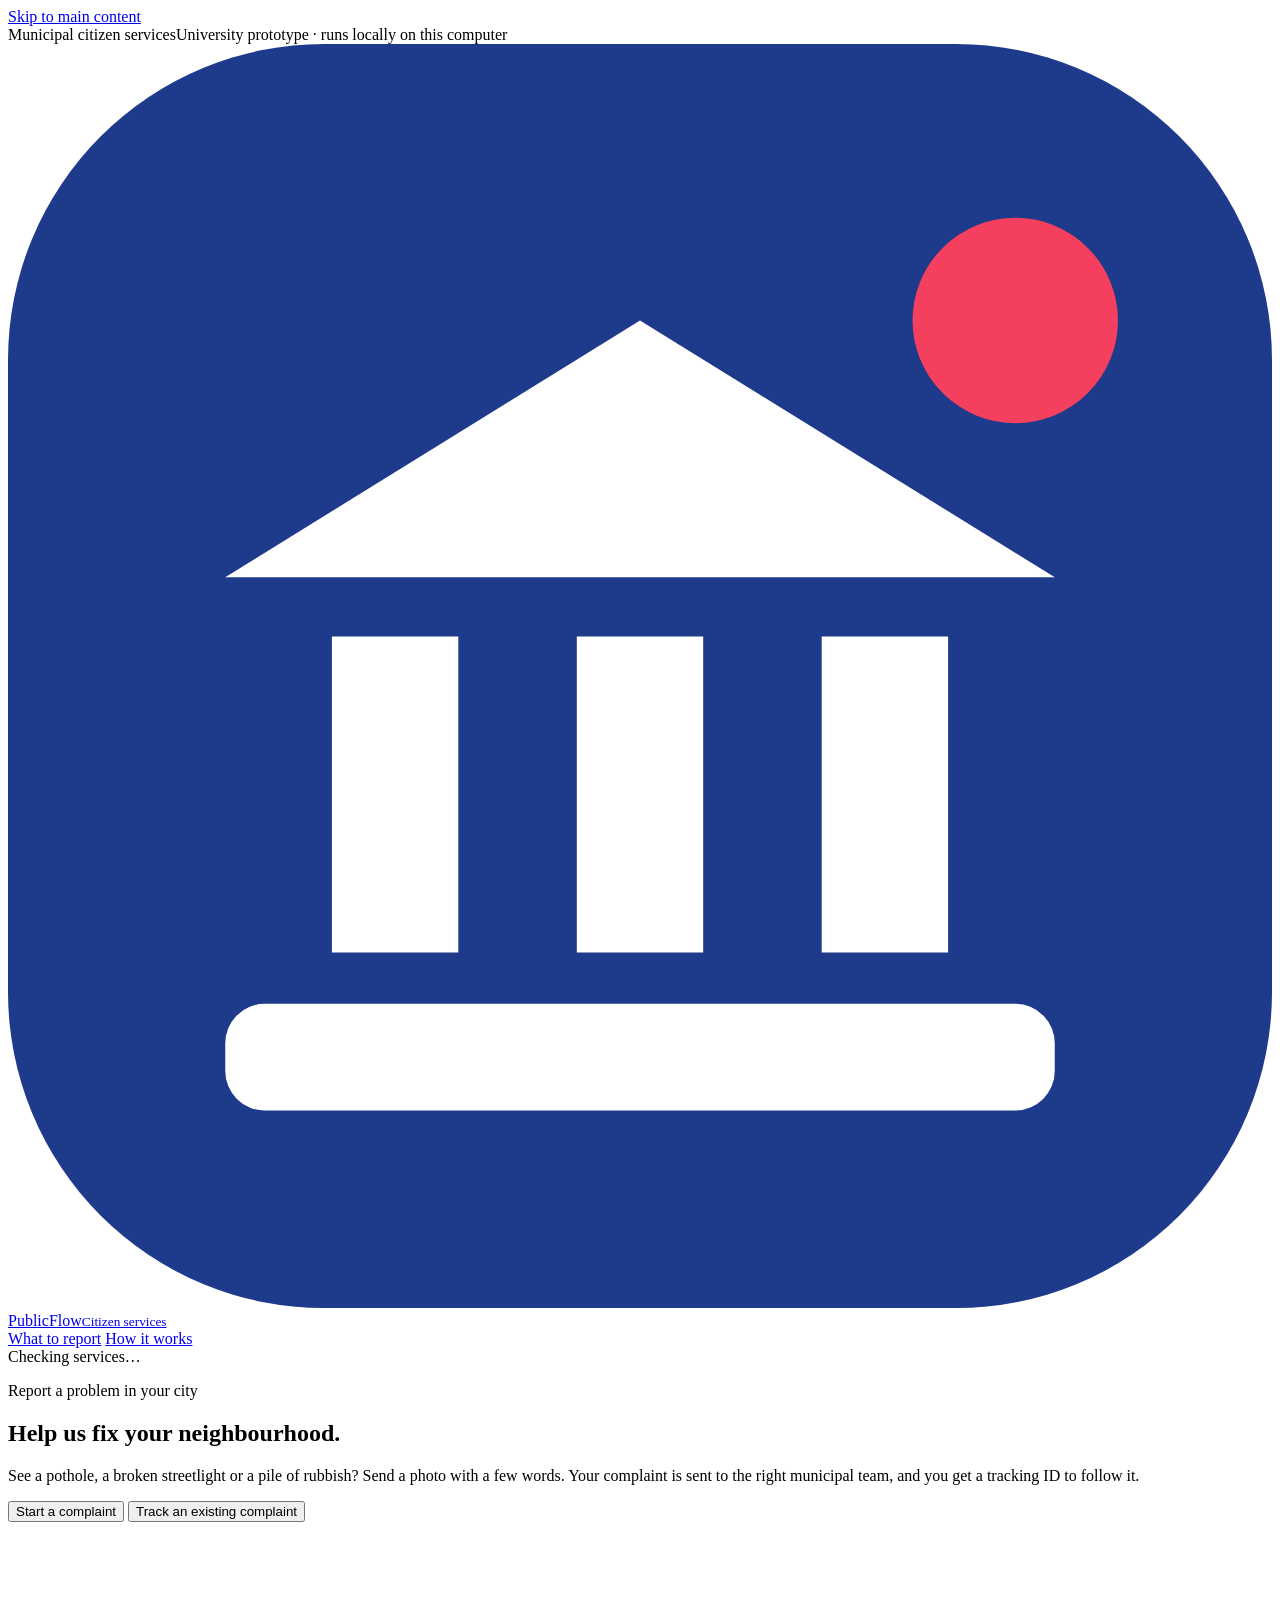
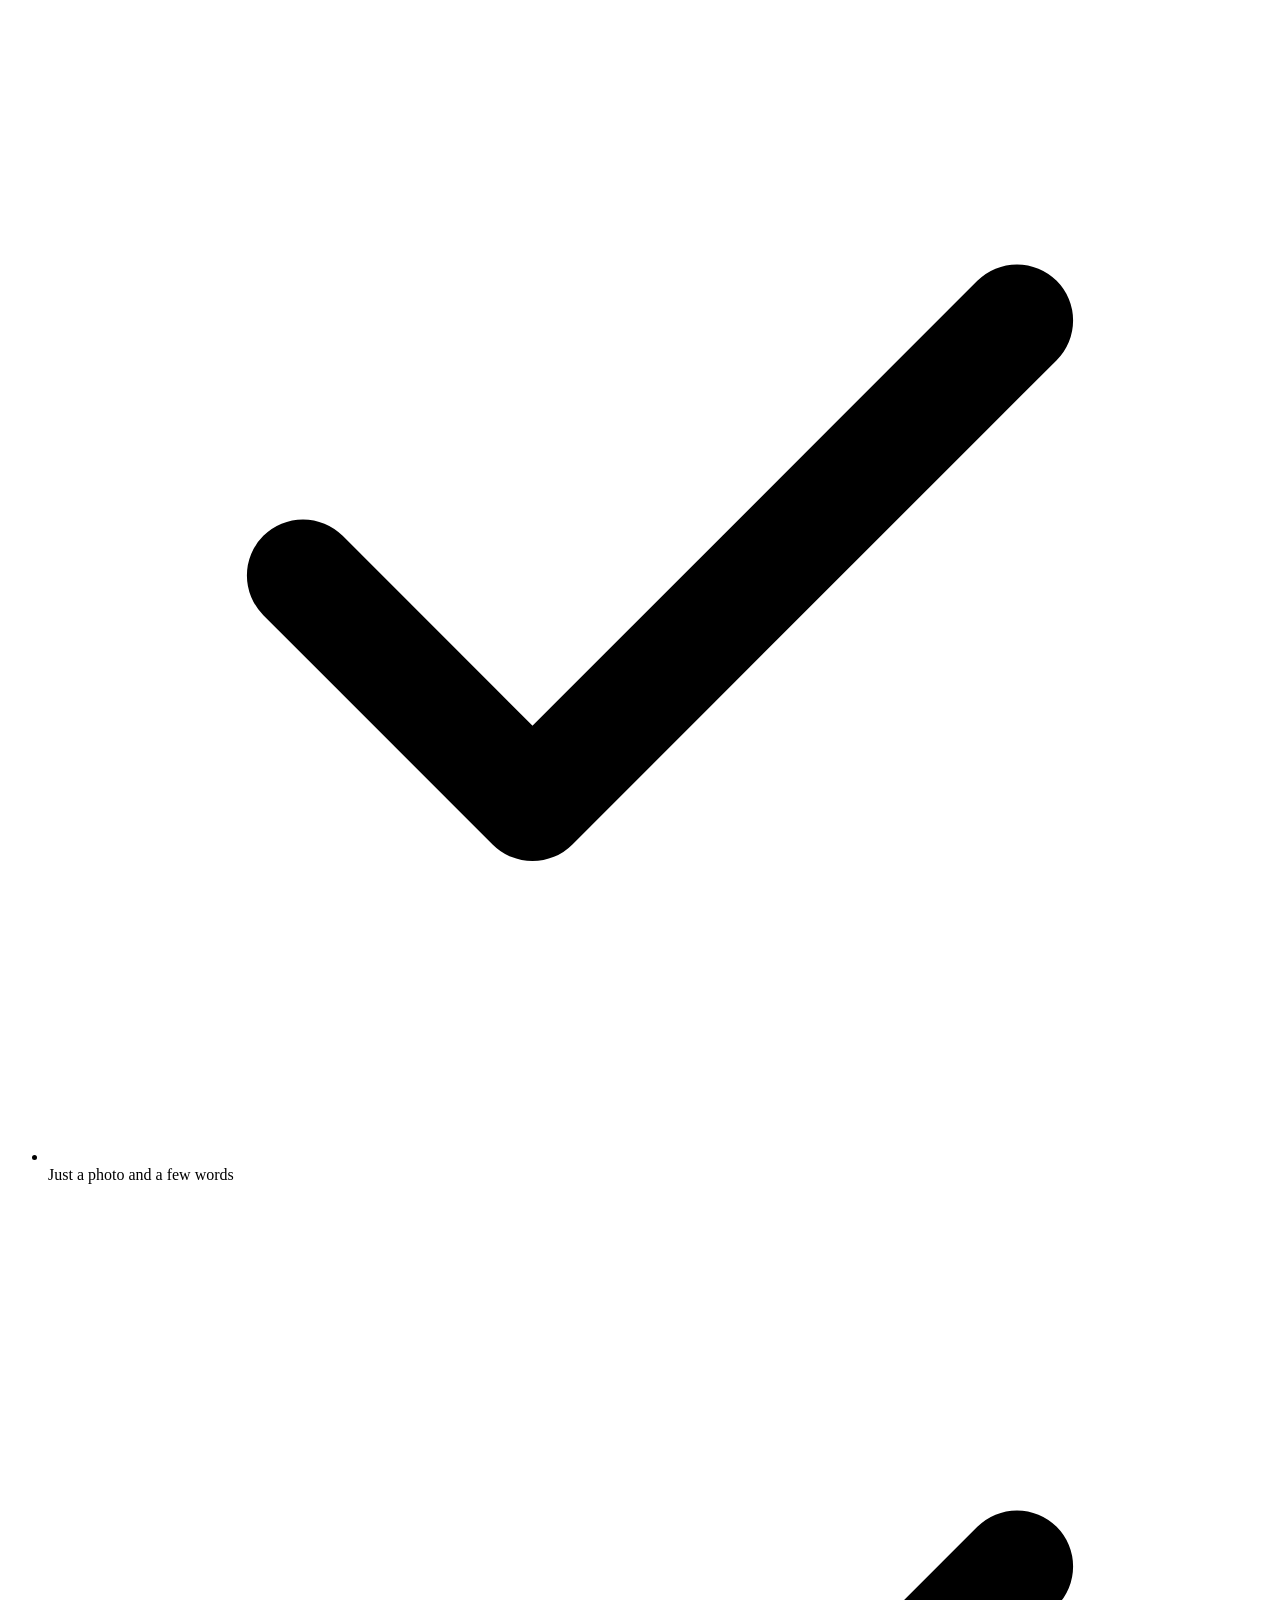
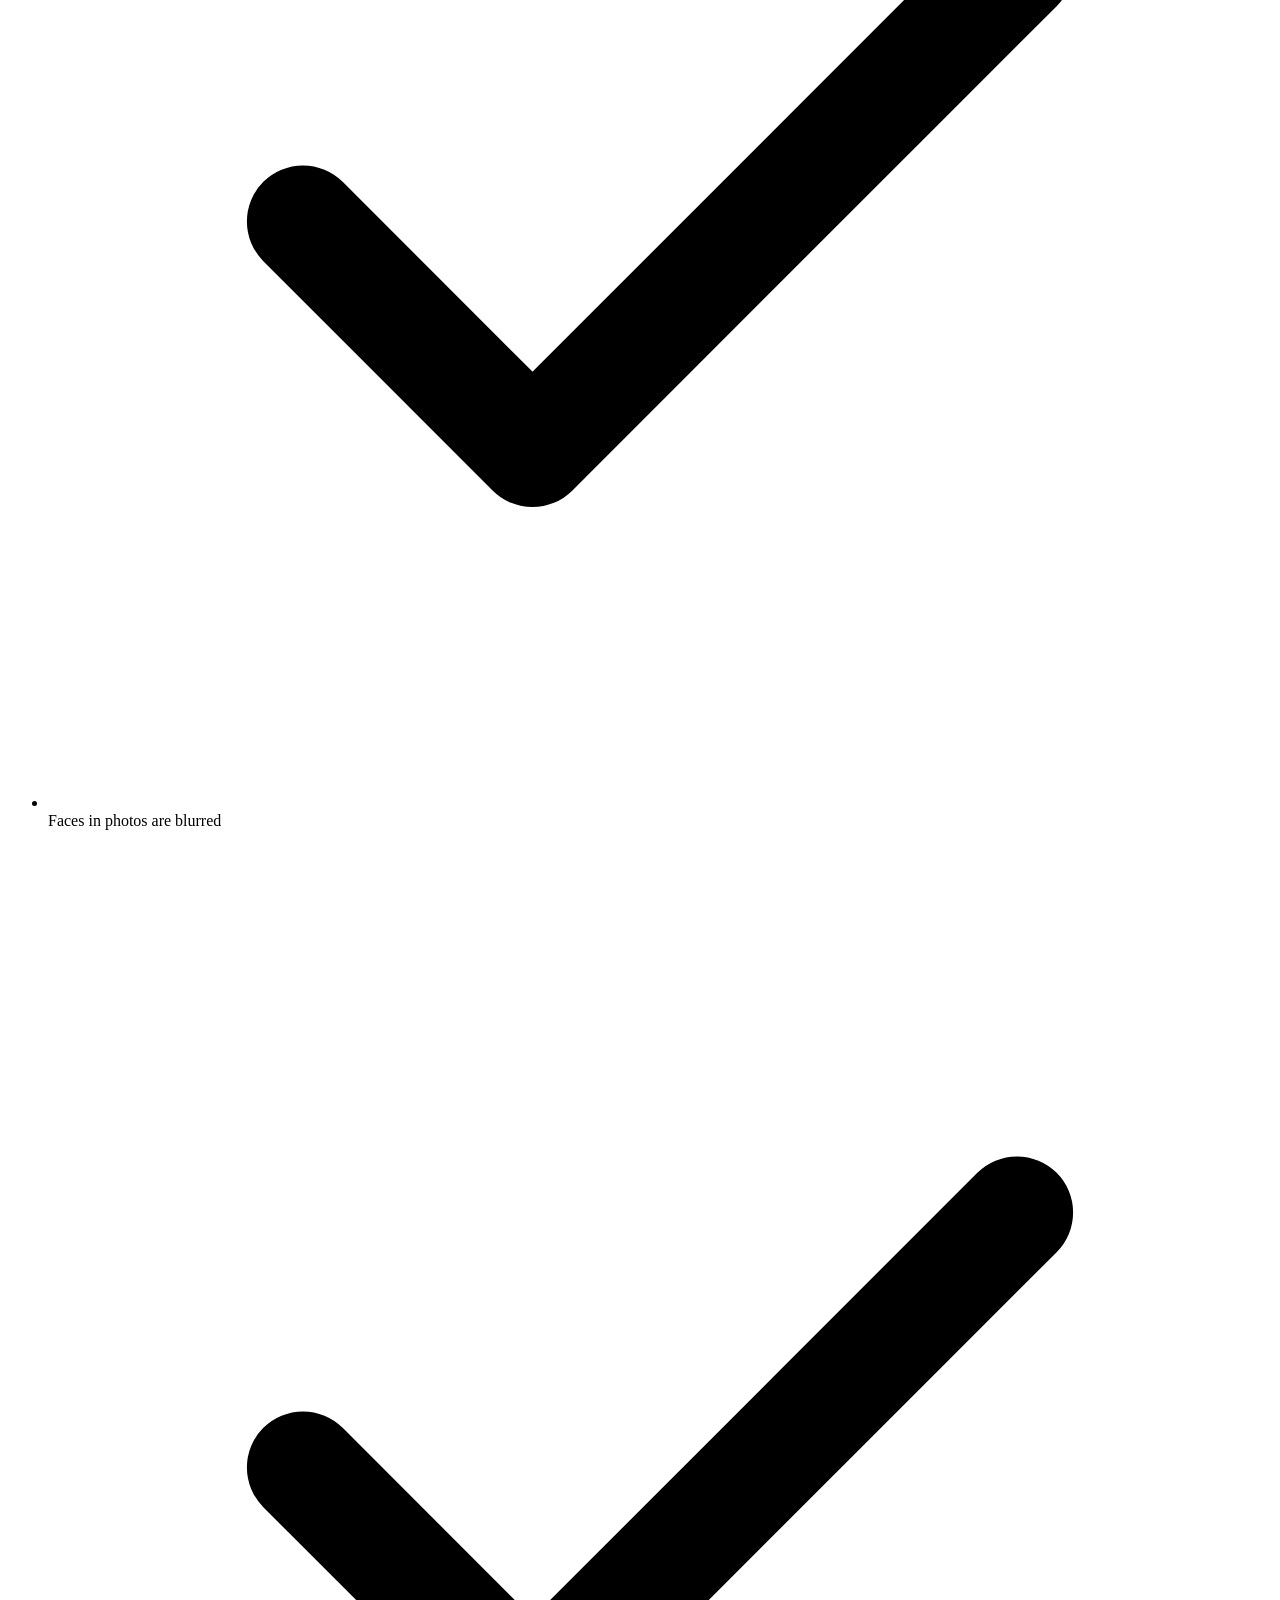
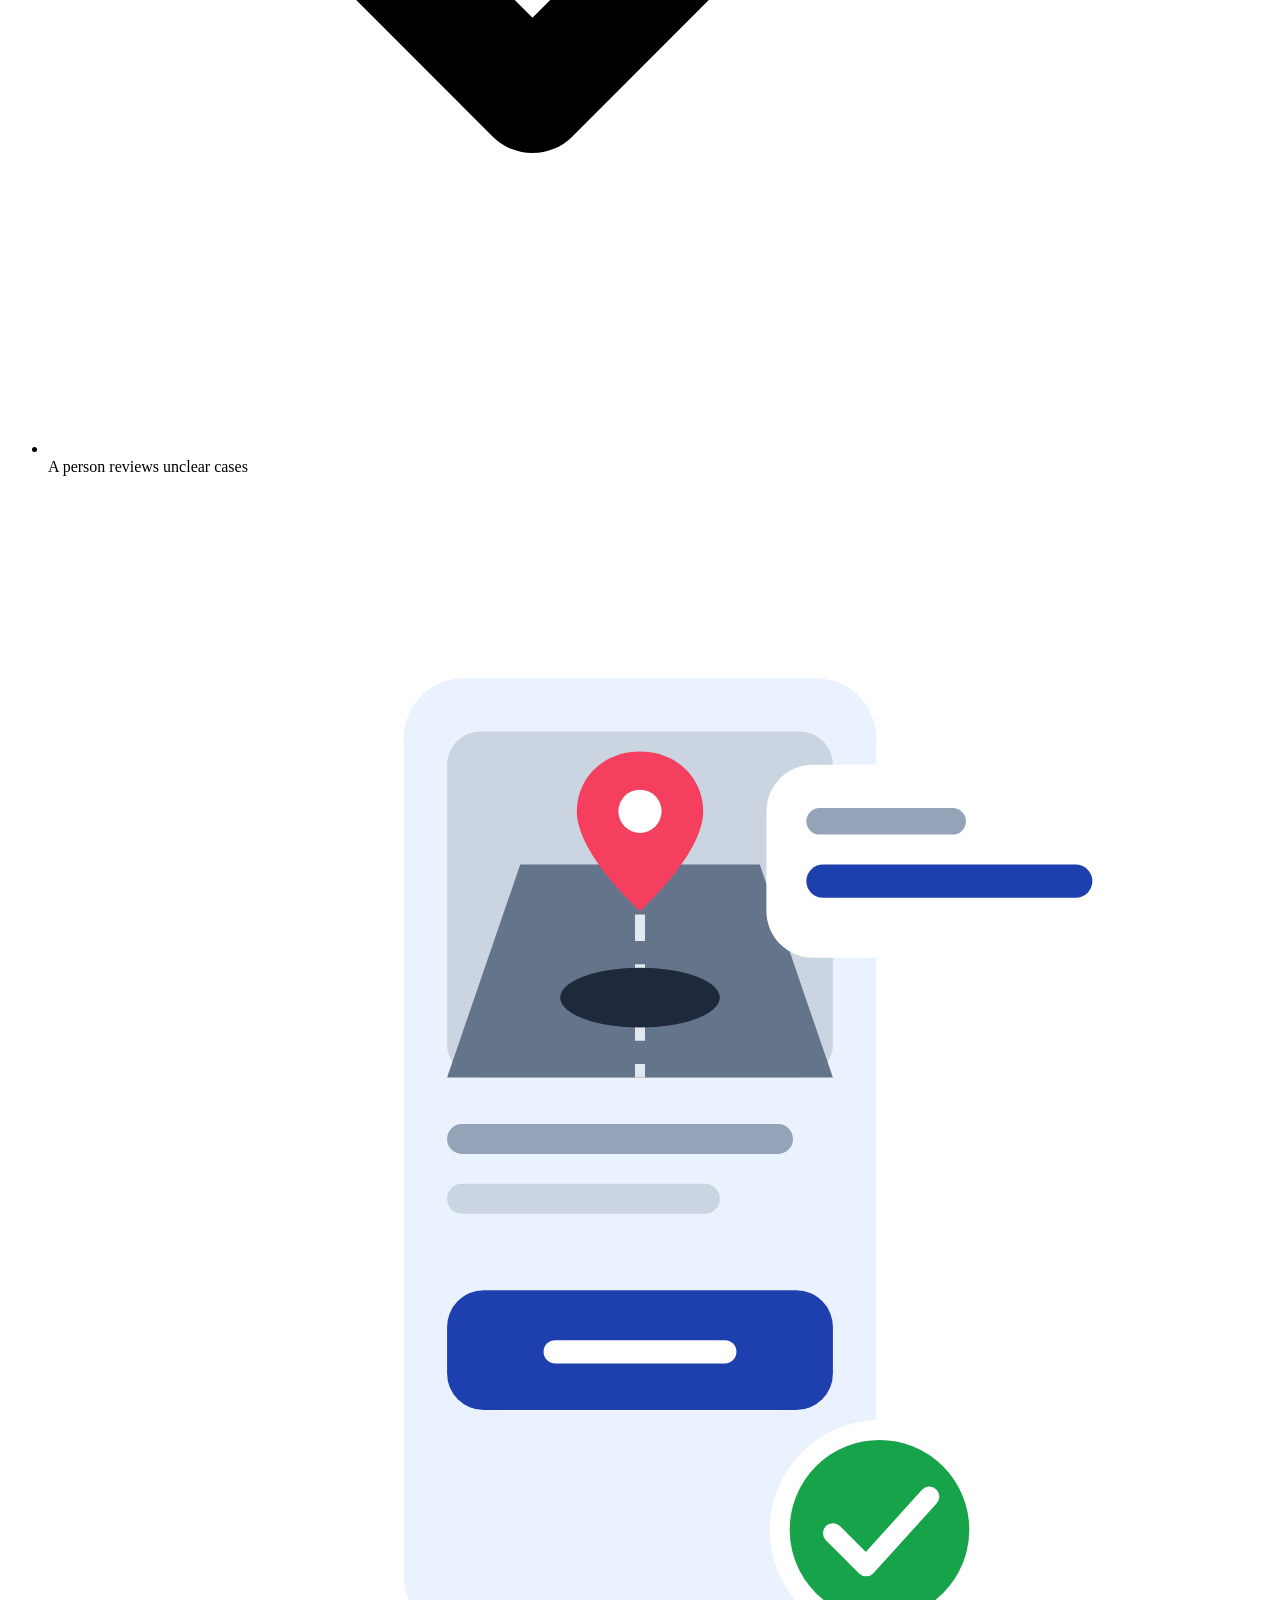
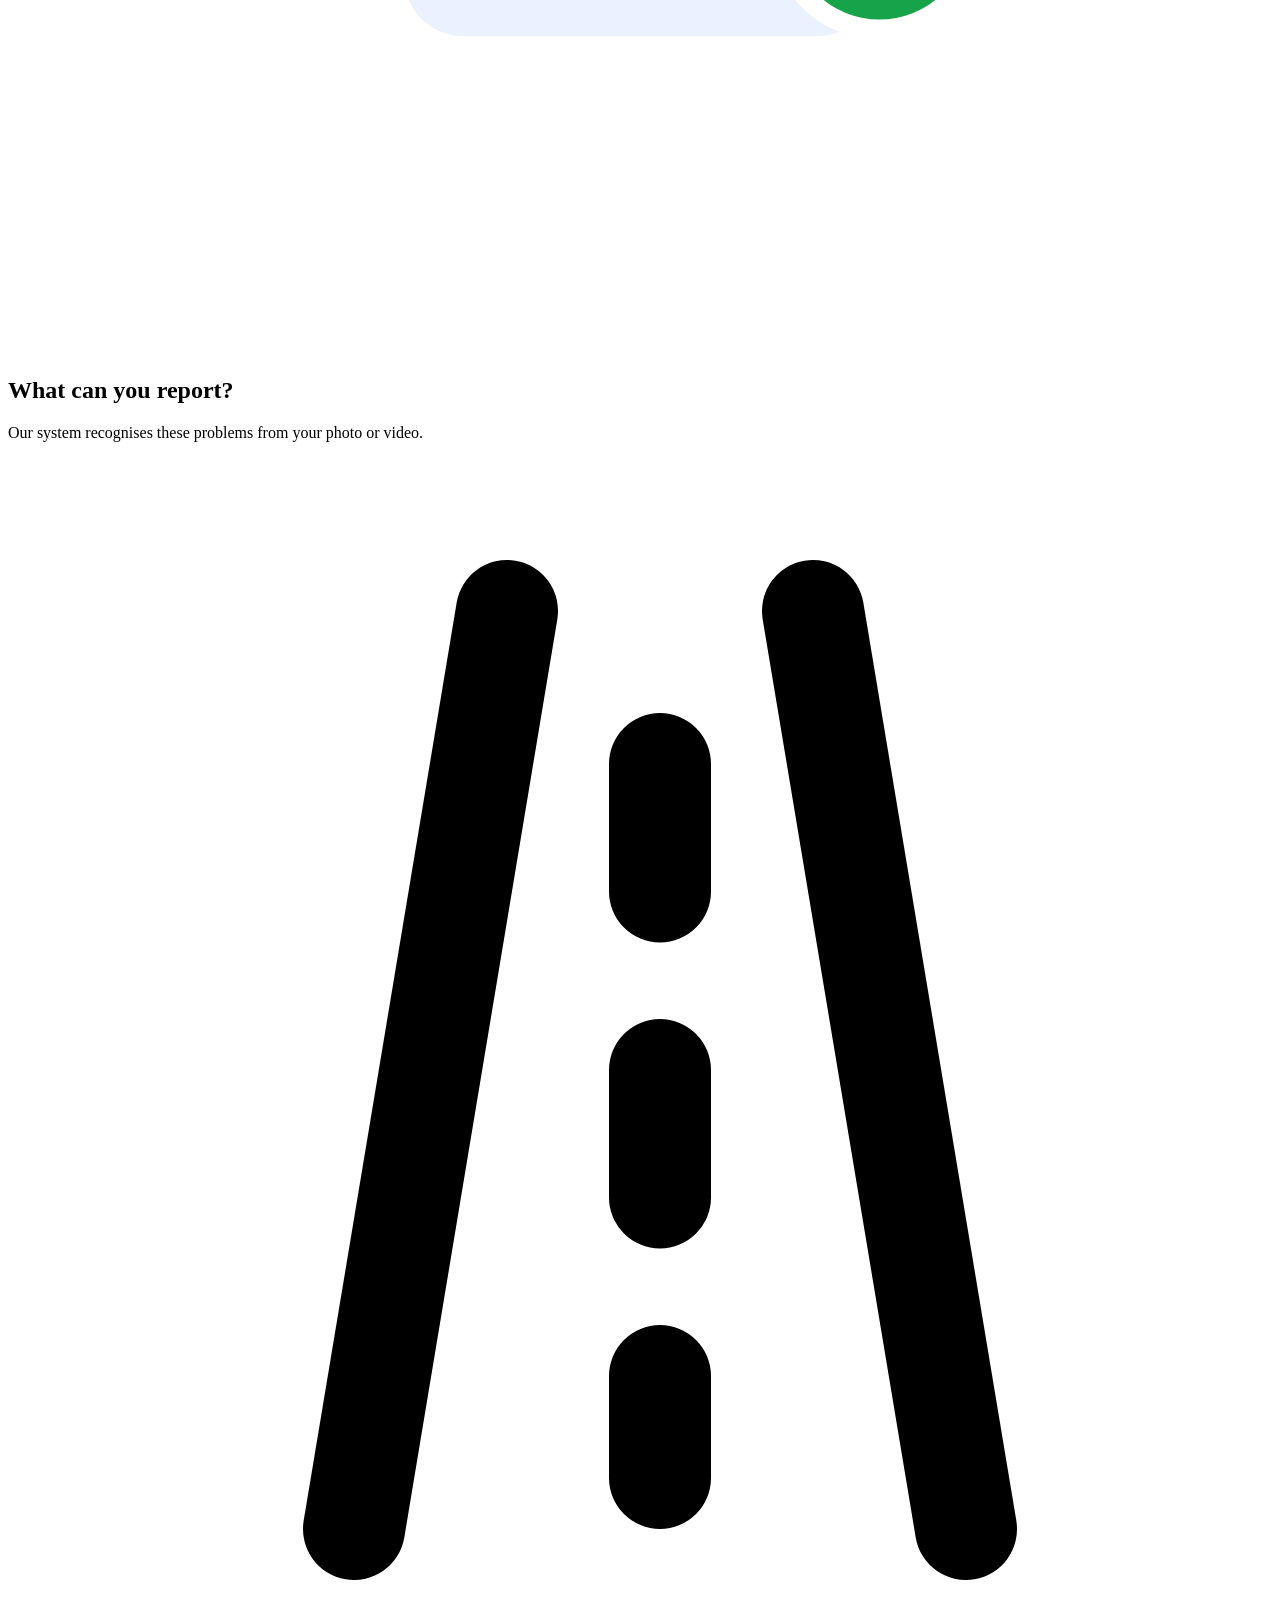
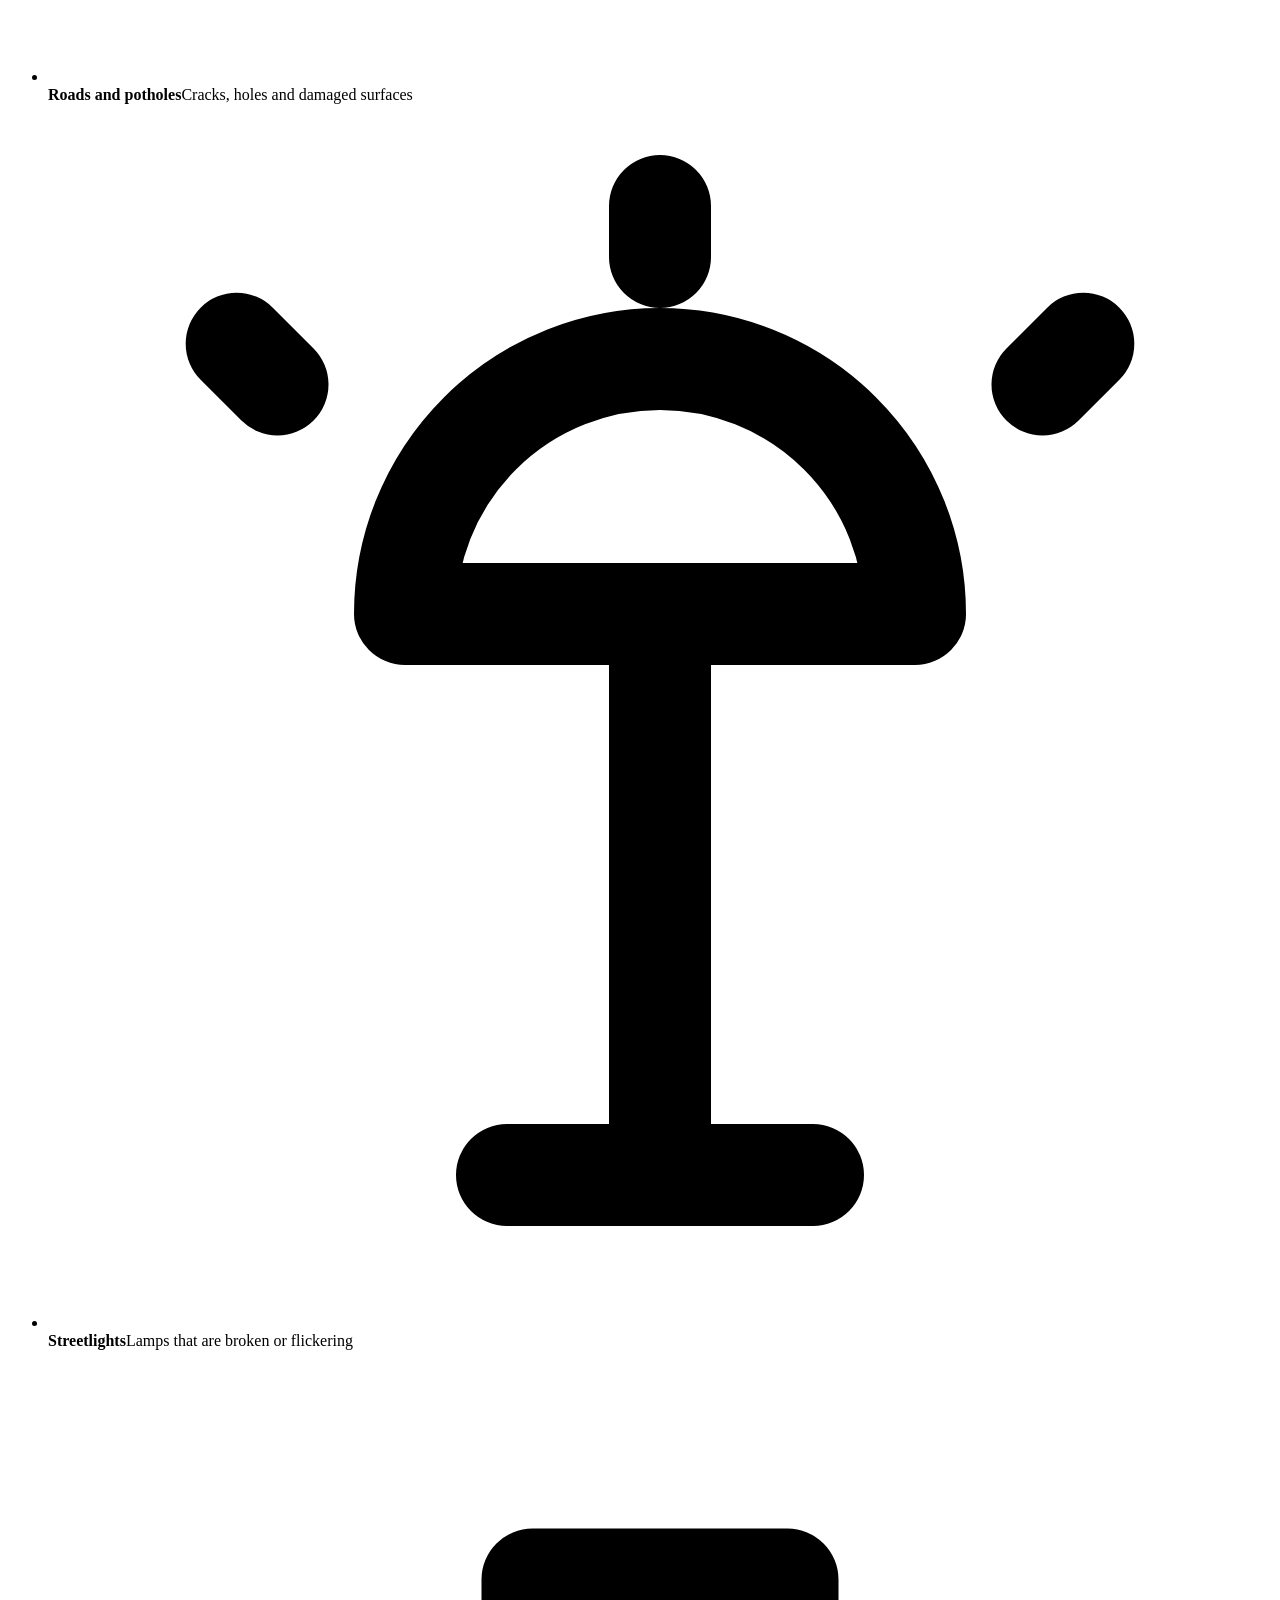
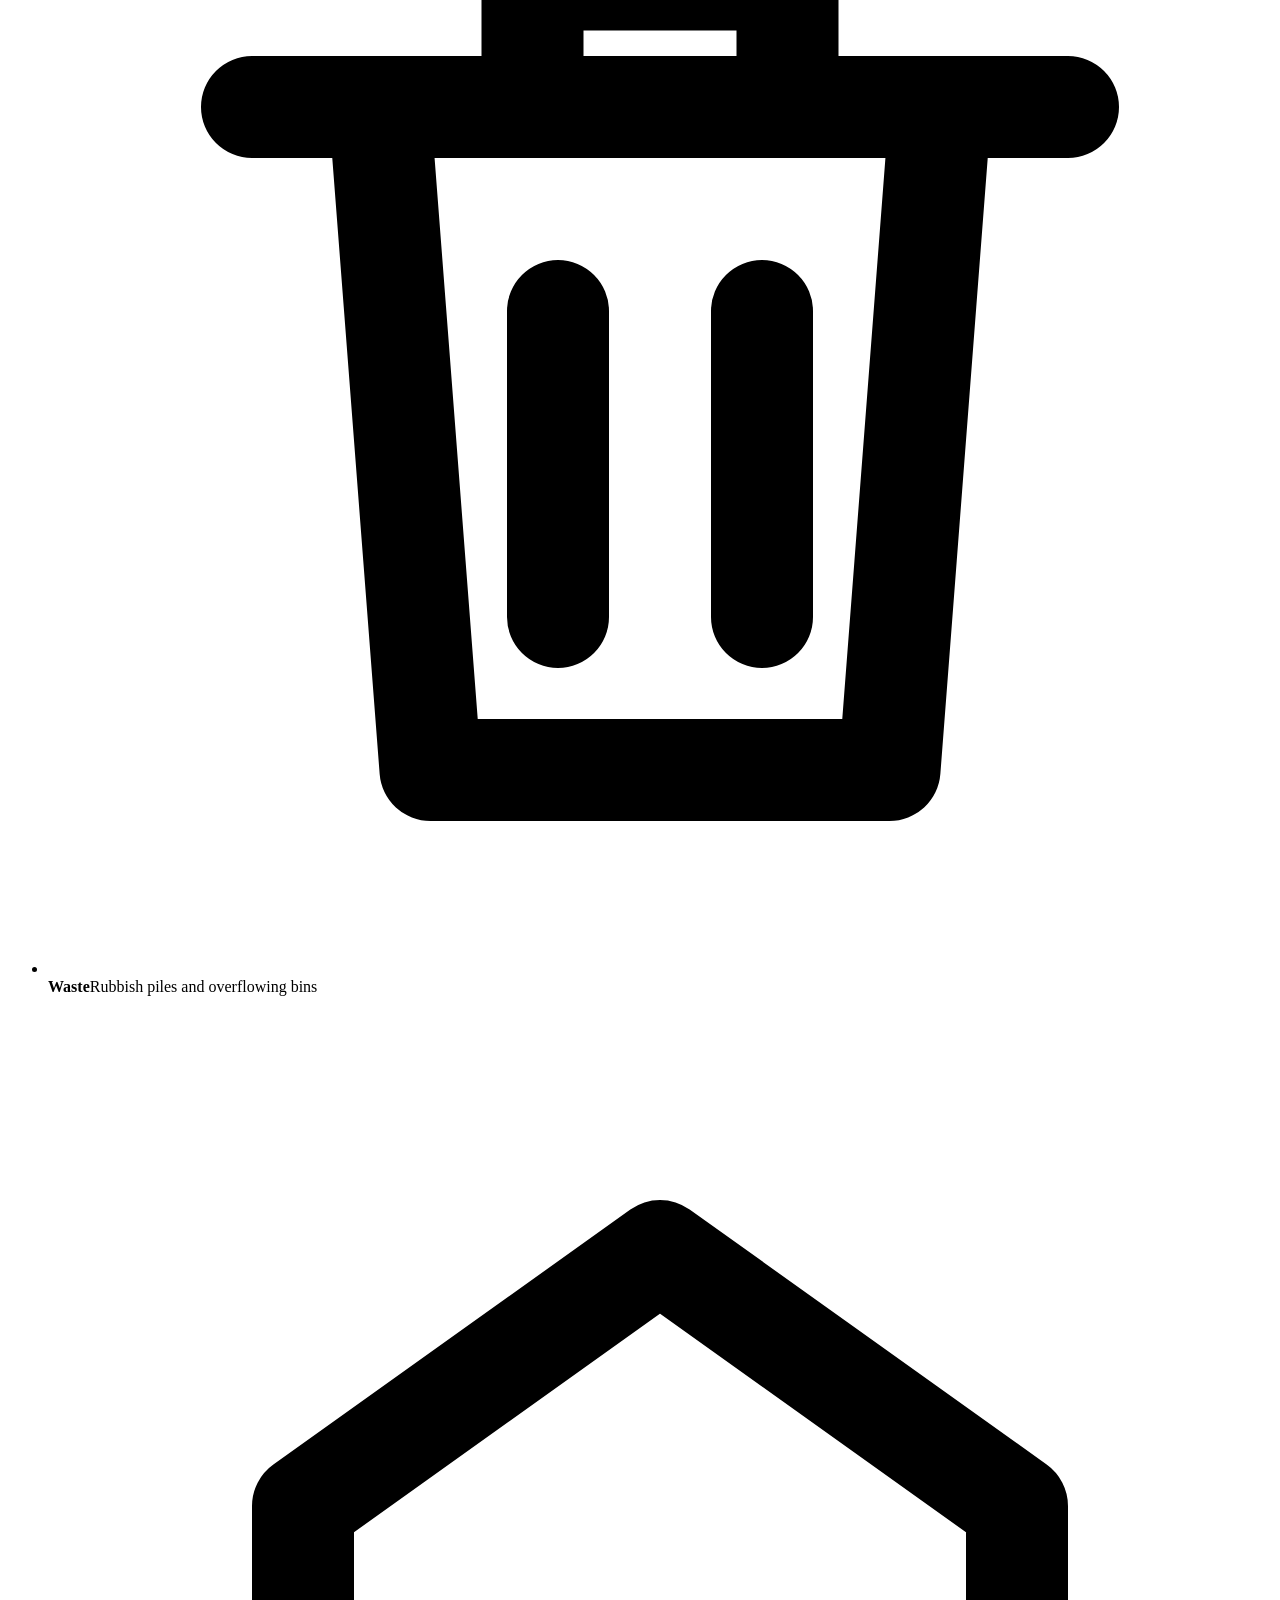
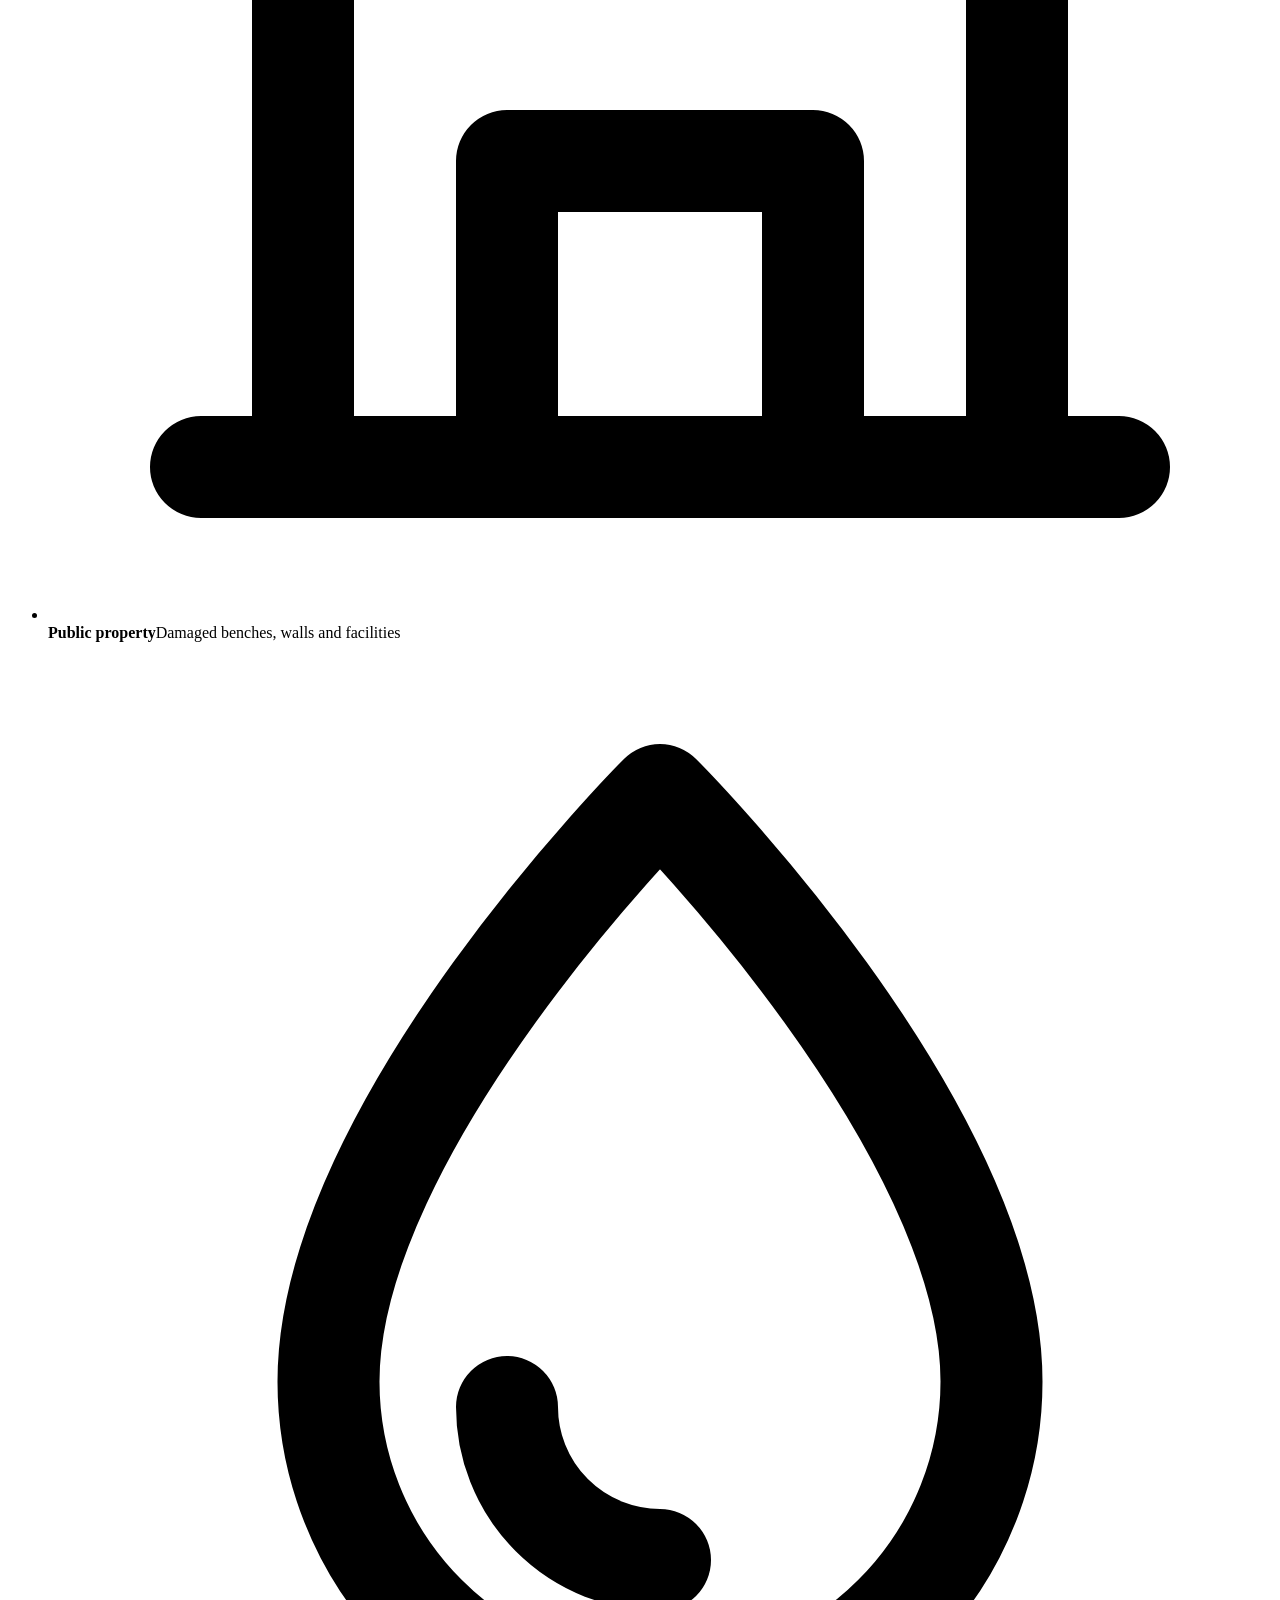
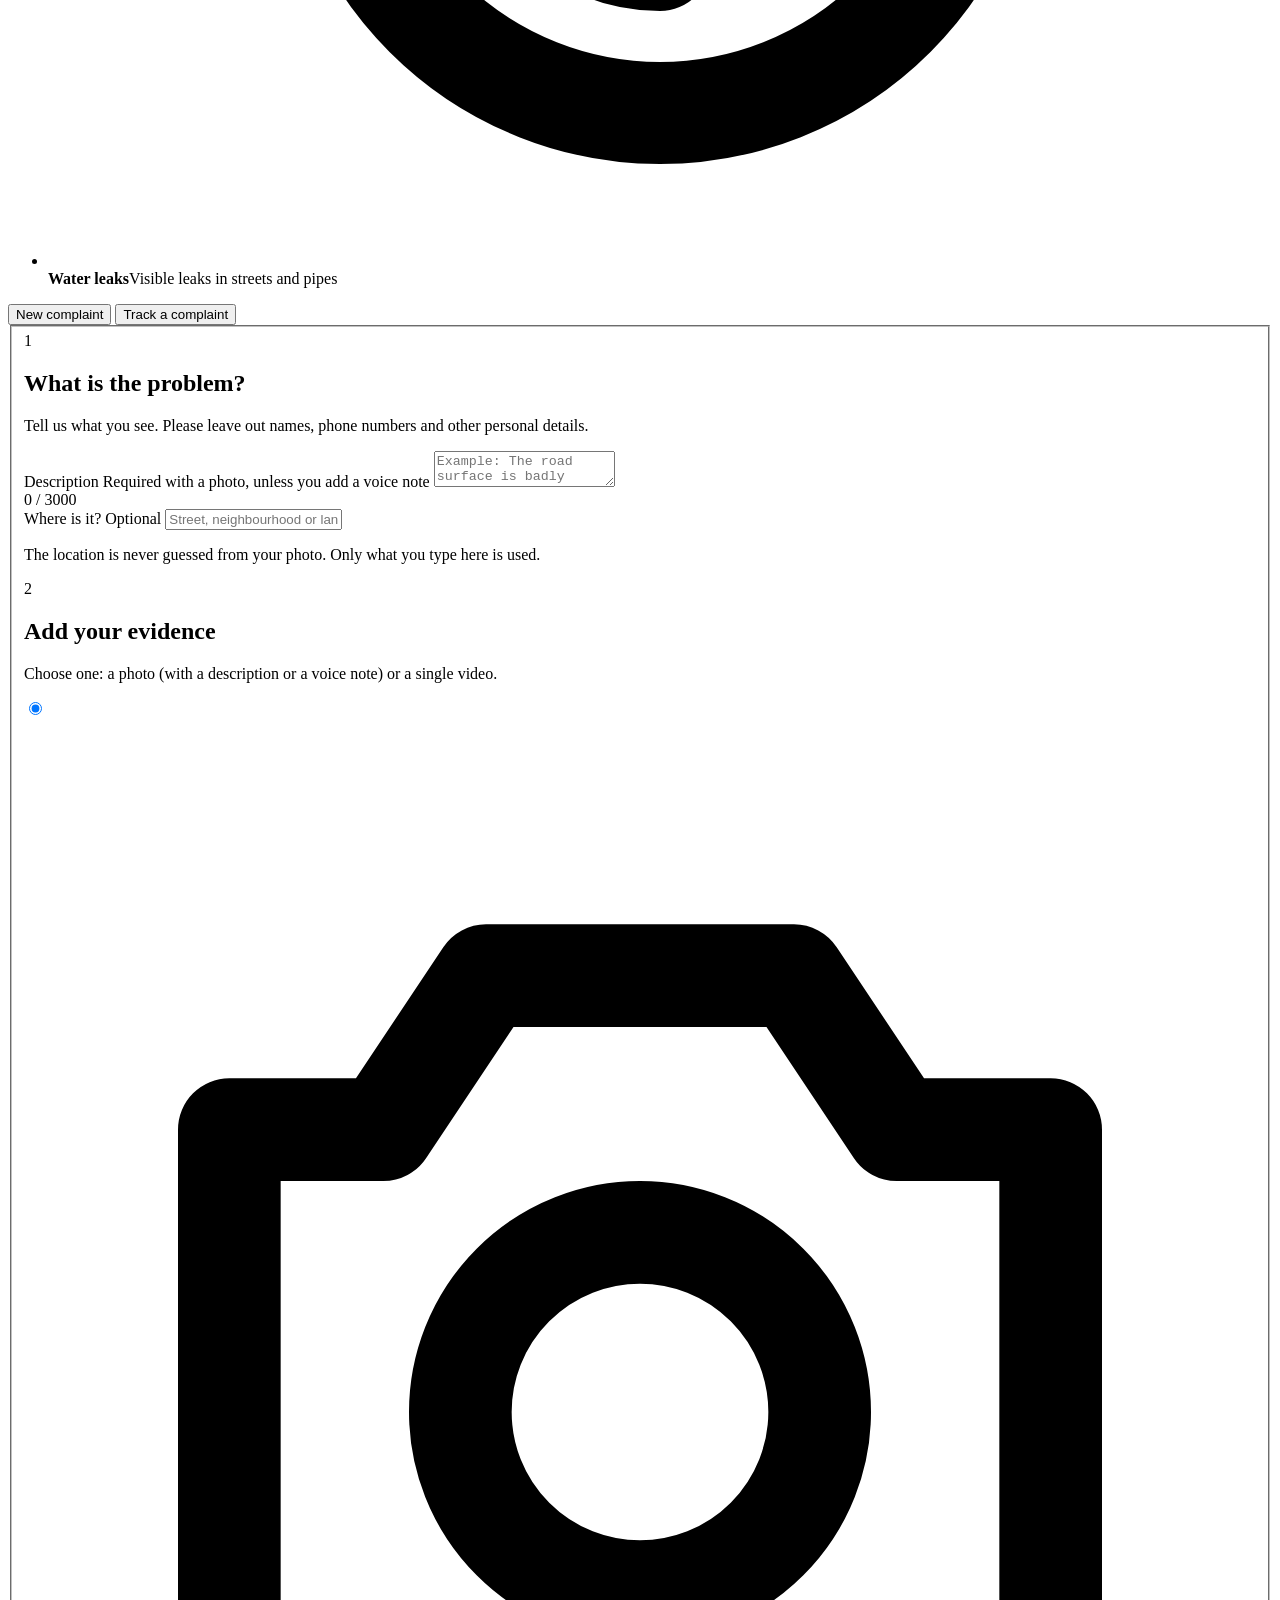
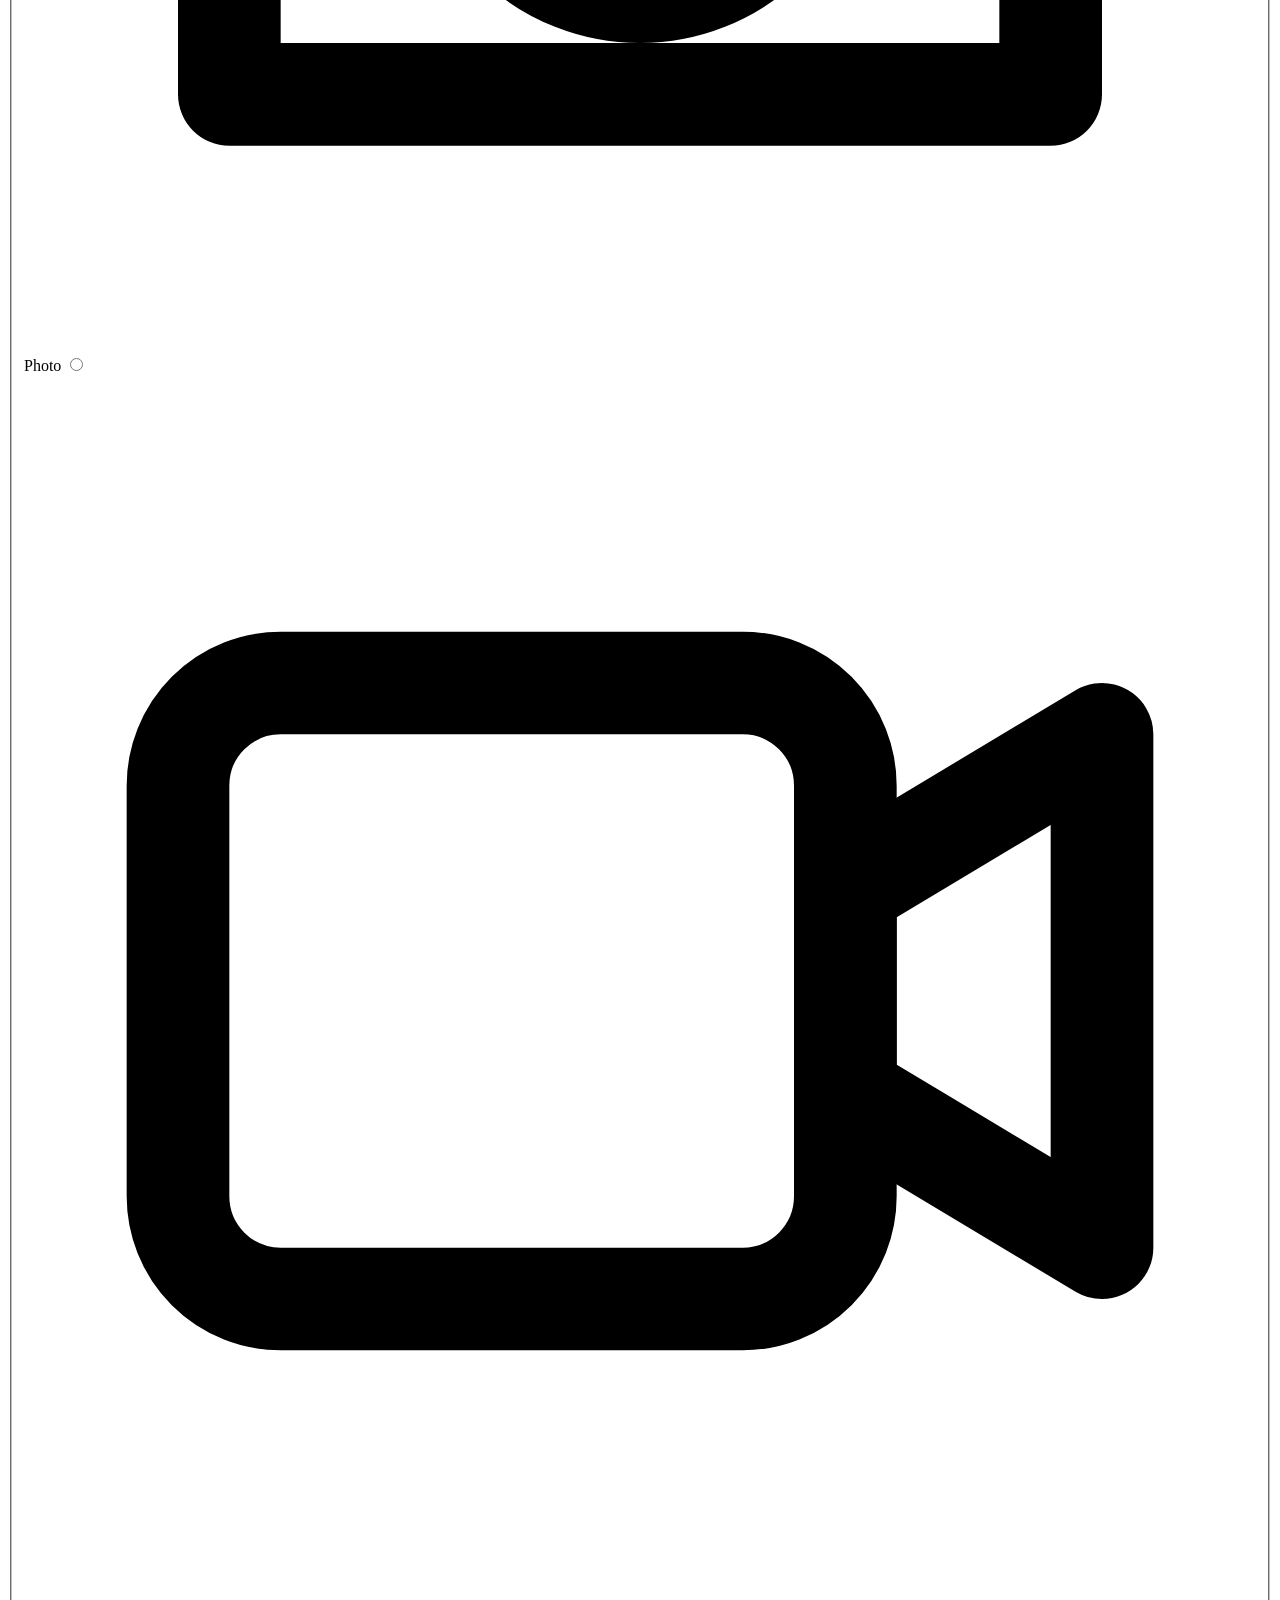
==== commit 3102b476: "publicflow version final Co-Authored-By: Claude Sonnet 5.5 <noreply@anthropic.com>" ====
--- a/integration/portal/static/index.html
+++ b/integration/portal/static/index.html
@@ -3,162 +3,210 @@
 <head>
   <meta charset="utf-8">
   <meta name="viewport" content="width=device-width, initial-scale=1">
-  <title>Report a City Problem · Citizen Portal</title>
-  <link rel="icon" href="/static/favicon.svg" type="image/svg+xml">
+  <meta name="theme-color" content="#0b1f4b">
+  <title>File a Complaint · PublicFlow</title>
+  <link rel="icon" href="/static/favicon.svg?v=3" type="image/svg+xml">
   <link rel="stylesheet" href="/static/citizen.css">
   <script src="/static/app.js" defer></script>
 </head>
 <body>
+<a class="skip-link" href="#main">Skip to main content</a>
+<div class="utility"><span>Municipal citizen services</span><span>University prototype · runs locally on this computer</span></div>
 <header class="topbar">
   <a class="brand" href="/">
-    <span class="logo" aria-hidden="true"><svg viewBox="0 0 32 32" fill="none" stroke="currentColor" stroke-width="2.2" stroke-linecap="round" stroke-linejoin="round"><path d="M8 25V13l8-6 8 6v12M13 25v-8h6v8"/></svg></span>
-    <span>Municipalité Automatisée<small>Citizen portal</small></span>
+    <span class="logo" aria-hidden="true"><svg viewBox="0 0 32 32"><rect width="32" height="32" rx="8" fill="#1e3a8a"/><path d="M5.5 13.5 16 7l10.5 6.5z" fill="#fff"/><rect x="8.2" y="15" width="3.2" height="8" fill="#fff"/><rect x="14.4" y="15" width="3.2" height="8" fill="#fff"/><rect x="20.6" y="15" width="3.2" height="8" fill="#fff"/><rect x="5.5" y="24.3" width="21" height="2.7" rx="1" fill="#fff"/><circle cx="25.5" cy="7" r="3.4" fill="#f43f5e" stroke="#1e3a8a" stroke-width="1.6"/></svg></span>
+    <span>PublicFlow<small>Citizen services</small></span>
   </a>
+  <nav class="top-links" aria-label="Page sections">
+    <a href="#cats">What to report</a>
+    <a href="#after">How it works</a>
+  </nav>
   <div id="readiness" class="status-pill" role="status"><span class="dot" aria-hidden="true"></span><span id="readinessText">Checking services…</span></div>
 </header>
 
-<main>
+<main id="main" tabindex="-1">
   <section class="hero">
-    <div>
-      <h1>Report a problem <span>in your city.</span></h1>
-      <p class="lead">Potholes, damaged roads, broken streetlights, waste accumulation, damaged public infrastructure or water leaks. Send a photo or a short video and your report is analysed, routed to the right department and given a tracking ID.</p>
+    <div class="hero-inner">
+      <div class="hero-copy">
+        <p class="eyebrow">Report a problem in your city</p>
+        <h1>Help us fix your neighbourhood.</h1>
+        <p class="lead">See a pothole, a broken streetlight or a pile of rubbish? Send a photo with a few words. Your complaint is sent to the right municipal team, and you get a tracking ID to follow it.</p>
+        <div class="hero-actions">
+          <button class="primary large" id="startBtn" type="button">Start a complaint</button>
+          <button class="secondary large" id="trackShortcut" type="button">Track an existing complaint</button>
+        </div>
+        <ul class="trust" aria-label="Good to know">
+          <li><svg viewBox="0 0 24 24" fill="none" stroke="currentColor" stroke-width="2.2" stroke-linecap="round" stroke-linejoin="round" aria-hidden="true"><path d="m5 12.5 4.5 4.5L19 7.5"/></svg>Just a photo and a few words</li>
+          <li><svg viewBox="0 0 24 24" fill="none" stroke="currentColor" stroke-width="2.2" stroke-linecap="round" stroke-linejoin="round" aria-hidden="true"><path d="m5 12.5 4.5 4.5L19 7.5"/></svg>Faces in photos are blurred</li>
+          <li><svg viewBox="0 0 24 24" fill="none" stroke="currentColor" stroke-width="2.2" stroke-linecap="round" stroke-linejoin="round" aria-hidden="true"><path d="m5 12.5 4.5 4.5L19 7.5"/></svg>A person reviews unclear cases</li>
+        </ul>
+      </div>
+      <div class="hero-art" aria-hidden="true">
+        <svg viewBox="0 0 380 400">
+          <circle cx="190" cy="205" r="160" fill="#ffffff" fill-opacity=".07"/>
+          <rect x="108" y="34" width="164" height="332" rx="28" fill="#ffffff"/>
+          <rect x="119" y="56" width="142" height="288" rx="18" fill="#eaf1ff"/>
+          <rect x="132" y="72" width="116" height="104" rx="10" fill="#cbd5e1"/>
+          <path d="M132 176 154 112h72l22 64z" fill="#64748b"/>
+          <path d="M190 112v64" stroke="#e2e8f0" stroke-width="3" stroke-dasharray="8 7"/>
+          <ellipse cx="190" cy="152" rx="24" ry="9" fill="#1e293b"/>
+          <path d="M190 78c-11 0-19 8-19 18 0 13 19 30 19 30s19-17 19-30c0-10-8-18-19-18z" fill="#f43f5e"/><circle cx="190" cy="96" r="6.5" fill="#fff"/>
+          <rect x="132" y="190" width="104" height="9" rx="4.5" fill="#94a3b8"/>
+          <rect x="132" y="208" width="82" height="9" rx="4.5" fill="#cbd5e1"/>
+          <rect x="132" y="240" width="116" height="36" rx="11" fill="#1e40af"/>
+          <rect x="161" y="255" width="58" height="7" rx="3.5" fill="#fff"/>
+          <rect x="228" y="82" width="120" height="58" rx="14" fill="#ffffff"/>
+          <rect x="240" y="95" width="48" height="8" rx="4" fill="#94a3b8"/><rect x="240" y="112" width="86" height="10" rx="5" fill="#1e40af"/>
+          <circle cx="262" cy="312" r="30" fill="#16a34a" stroke="#fff" stroke-width="6"/>
+          <path d="m248 313 10 10 19-21" fill="none" stroke="#fff" stroke-width="6" stroke-linecap="round" stroke-linejoin="round"/>
+        </svg>
+      </div>
     </div>
-    <div class="hero-art" aria-hidden="true">
-      <ul>
-        <li><svg viewBox="0 0 24 24" fill="none" stroke="currentColor" stroke-width="2" stroke-linecap="round" stroke-linejoin="round"><rect x="3" y="5" width="18" height="14" rx="2"/><circle cx="12" cy="12" r="3.5"/></svg>Add a photo or video</li>
-        <li><svg viewBox="0 0 24 24" fill="none" stroke="currentColor" stroke-width="2" stroke-linecap="round" stroke-linejoin="round"><path d="M4 7h16M4 12h10M4 17h7"/></svg>Describe what you see</li>
-        <li><svg viewBox="0 0 24 24" fill="none" stroke="currentColor" stroke-width="2" stroke-linecap="round" stroke-linejoin="round"><path d="M22 2 11 13"/><path d="M22 2 15 22l-4-9-9-4 20-7z"/></svg>Send once, then track</li>
+    <svg class="skyline" viewBox="0 0 1200 120" preserveAspectRatio="none" aria-hidden="true"><path d="M0 120V80h70V45h50v40h70V25h50v45h60v25h80V50h50V20h40v40h70v30h80V40h60v35h70V30h50v35h80v25h80V50h50V15h40v55h70v15h80v35z" fill="#ffffff" fill-opacity=".07"/></svg>
+  </section>
+
+  <div class="wrap">
+    <section class="cats-section" id="cats" aria-labelledby="catsTitle">
+      <h2 id="catsTitle" class="section-heading">What can you report?</h2>
+      <p class="section-sub">Our system recognises these problems from your photo or video.</p>
+      <ul class="cats">
+        <li><span class="cat-icon cat-blue"><svg viewBox="0 0 24 24" fill="none" stroke="currentColor" stroke-width="2" stroke-linecap="round" stroke-linejoin="round" aria-hidden="true"><path d="M6 21 9 3M18 21 15 3M12 6v2.5M12 12v2.5M12 18v2"/></svg></span><span><b>Roads and potholes</b>Cracks, holes and damaged surfaces</span></li>
+        <li><span class="cat-icon cat-amber"><svg viewBox="0 0 24 24" fill="none" stroke="currentColor" stroke-width="2" stroke-linecap="round" stroke-linejoin="round" aria-hidden="true"><path d="M9 21h6M12 21V10M7 10a5 5 0 0 1 10 0z"/><path d="M12 3V2M4.5 5.5 3.7 4.7M19.5 5.5l.8-.8"/></svg></span><span><b>Streetlights</b>Lamps that are broken or flickering</span></li>
+        <li><span class="cat-icon cat-green"><svg viewBox="0 0 24 24" fill="none" stroke="currentColor" stroke-width="2" stroke-linecap="round" stroke-linejoin="round" aria-hidden="true"><path d="M4 7h16M9.5 7V4.5h5V7M6.5 7l1 13h9l1-13M10 11v6M14 11v6"/></svg></span><span><b>Waste</b>Rubbish piles and overflowing bins</span></li>
+        <li><span class="cat-icon cat-violet"><svg viewBox="0 0 24 24" fill="none" stroke="currentColor" stroke-width="2" stroke-linecap="round" stroke-linejoin="round" aria-hidden="true"><path d="M3 21h18M5 21V10l7-5 7 5v11M9 21v-6h6v6"/></svg></span><span><b>Public property</b>Damaged benches, walls and facilities</span></li>
+        <li><span class="cat-icon cat-cyan"><svg viewBox="0 0 24 24" fill="none" stroke="currentColor" stroke-width="2" stroke-linecap="round" stroke-linejoin="round" aria-hidden="true"><path d="M12 3s6.5 6.5 6.5 11.5a6.5 6.5 0 0 1-13 0C5.5 9.5 12 3 12 3z"/><path d="M9 15a3 3 0 0 0 3 3"/></svg></span><span><b>Water leaks</b>Visible leaks in streets and pipes</span></li>
       </ul>
+    </section>
+
+    <div class="col">
+      <div class="tabs" role="tablist" aria-label="Portal sections">
+        <button class="tab" id="tabReport" type="button" role="tab" aria-selected="true" aria-controls="panelReport">New complaint</button>
+        <button class="tab" id="tabTrack" type="button" role="tab" aria-selected="false" aria-controls="panelTrack" tabindex="-1">Track a complaint</button>
+      </div>
+
+      <!-- ===== New complaint ===== -->
+      <div id="panelReport" role="tabpanel" aria-labelledby="tabReport">
+        <div id="readinessAlert" class="alert warning readiness-alert" role="status" hidden></div>
+
+        <section class="panel">
+          <div class="panel-body">
+            <form id="reportForm" novalidate>
+              <fieldset id="fields">
+
+                <div class="step">
+                  <div class="step-head"><span class="step-no" aria-hidden="true">1</span><div><h2>What is the problem?</h2><p>Tell us what you see. Please leave out names, phone numbers and other personal details.</p></div></div>
+                  <div class="field">
+                    <label class="field-label" for="description">Description <span class="tag required" id="descriptionTag">Required with a photo, unless you add a voice note</span></label>
+                    <textarea id="description" name="description" maxlength="3000" aria-describedby="descriptionCount" placeholder="Example: The road surface is badly cracked, with loose pieces of asphalt near the bus stop."></textarea>
+                    <div class="counter"><span id="descriptionCount">0</span> / 3000</div>
+                  </div>
+                  <div class="field">
+                    <label class="field-label" for="address">Where is it? <span class="tag">Optional</span></label>
+                    <input class="text-input" id="address" name="address" maxlength="300" autocomplete="off" aria-describedby="addressHint" placeholder="Street, neighbourhood or landmark, if you know it">
+                    <p class="hint" id="addressHint">The location is never guessed from your photo. Only what you type here is used.</p>
+                  </div>
+                </div>
+
+                <div class="step">
+                  <div class="step-head"><span class="step-no" aria-hidden="true">2</span><div><h2>Add your evidence</h2><p>Choose one: a photo (with a description or a voice note) or a single video.</p></div></div>
+                  <div class="segmented" role="radiogroup" aria-label="Evidence type">
+                    <label class="segment"><input type="radio" name="evidenceType" value="photo" id="typePhoto" checked><span><svg viewBox="0 0 24 24" fill="none" stroke="currentColor" stroke-width="2" stroke-linecap="round" stroke-linejoin="round" aria-hidden="true"><path d="M4 8h3l2-3h6l2 3h3v11H4z"/><circle cx="12" cy="13.5" r="3.5"/></svg>Photo</span></label>
+                    <label class="segment"><input type="radio" name="evidenceType" value="video" id="typeVideo"><span><svg viewBox="0 0 24 24" fill="none" stroke="currentColor" stroke-width="2" stroke-linecap="round" stroke-linejoin="round" aria-hidden="true"><rect x="3" y="6" width="13" height="12" rx="2"/><path d="m16 10 5-3v10l-5-3z"/></svg>Video</span></label>
+                  </div>
+
+                  <div class="upload-grid" id="photoGroup">
+                    <label class="upload-card" for="image" id="imageCard">
+                      <input id="image" name="image" type="file" accept="image/jpeg,image/png,image/webp" aria-label="Add a photo">
+                      <span class="upload-icon" aria-hidden="true"><svg viewBox="0 0 24 24" fill="none" stroke="currentColor" stroke-width="2" stroke-linecap="round" stroke-linejoin="round"><path d="M4 8h3l2-3h6l2 3h3v11H4z"/><circle cx="12" cy="13.5" r="3.5"/></svg></span>
+                      <span><span class="upload-title">Photo <span class="tag required">Required</span></span><span class="upload-desc" id="imageName">JPG, PNG or WEBP · up to 10 MB</span></span>
+                    </label>
+                    <label class="upload-card" for="audio" id="audioCard">
+                      <input id="audio" name="audio" type="file" accept="audio/*" aria-label="Add a voice note">
+                      <span class="upload-icon" aria-hidden="true"><svg viewBox="0 0 24 24" fill="none" stroke="currentColor" stroke-width="2" stroke-linecap="round" stroke-linejoin="round"><rect x="9" y="3" width="6" height="11" rx="3"/><path d="M5 11a7 7 0 0 0 14 0M12 18v3"/></svg></span>
+                      <span><span class="upload-title">Voice note <span class="tag">Optional</span></span><span class="upload-desc" id="audioName">Replaces the written description · up to 2 min, 30 MB</span></span>
+                    </label>
+                  </div>
+
+                  <div class="upload-grid single" id="videoGroup" hidden>
+                    <label class="upload-card" for="video" id="videoCard">
+                      <input id="video" name="video" type="file" accept="video/*" aria-label="Add a video">
+                      <span class="upload-icon" aria-hidden="true"><svg viewBox="0 0 24 24" fill="none" stroke="currentColor" stroke-width="2" stroke-linecap="round" stroke-linejoin="round"><rect x="3" y="6" width="13" height="12" rx="2"/><path d="m16 10 5-3v10l-5-3z"/></svg></span>
+                      <span><span class="upload-title">Video <span class="tag required">Required</span></span><span class="upload-desc" id="videoName">MP4, WEBM or MOV · up to 1 min, 50 MB</span></span>
+                    </label>
+                  </div>
+
+                  <div id="preview" class="preview" hidden></div>
+                </div>
+
+                <div class="step">
+                  <div class="step-head"><span class="step-no" aria-hidden="true">3</span><div><h2>Send your complaint</h2><p>Processing starts right away and usually takes a few minutes. Please send it only once.</p></div></div>
+                  <div class="actions">
+                    <button class="primary large" id="submitBtn" type="submit">Send complaint</button>
+                    <button class="secondary" id="resetBtn" type="reset">Clear form</button>
+                  </div>
+                </div>
+
+              </fieldset>
+            </form>
+            <div id="formError" class="alert error" role="alert" hidden></div>
+            <div id="loading" class="loading" role="status"><span class="spinner" aria-hidden="true"></span><span id="loadingText">Processing your complaint…</span></div>
+          </div>
+        </section>
+
+        <section class="panel result-wrap" id="resultWrap" aria-live="polite">
+          <div class="result-head">
+            <div><h2 id="resultTitle">Processing your complaint</h2><p id="reference"></p></div>
+            <span id="globalBadge" class="badge processing">Processing</span>
+          </div>
+          <div class="result-body" id="resultBody"></div>
+        </section>
+      </div>
+
+      <!-- ===== Track a complaint ===== -->
+      <div id="panelTrack" role="tabpanel" aria-labelledby="tabTrack" hidden>
+        <section class="panel track-panel">
+          <div class="panel-body">
+            <h2>Track a complaint</h2>
+            <p class="hint">Enter the tracking ID you received when your complaint was saved. It looks like <code>3f2a1c4e-…</code> and contains 36 characters.</p>
+            <form id="trackForm" class="track-form" novalidate>
+              <label class="sr-only" for="trackId">Tracking ID</label>
+              <input class="text-input" id="trackId" placeholder="xxxxxxxx-xxxx-xxxx-xxxx-xxxxxxxxxxxx" maxlength="36" autocomplete="off" spellcheck="false">
+              <button class="primary" id="trackBtn" type="submit">Check status</button>
+            </form>
+            <div id="trackError" class="alert error" role="alert" hidden></div>
+            <div id="trackResult" class="track-result" aria-live="polite"></div>
+          </div>
+        </section>
+      </div>
     </div>
-  </section>
-
-  <nav class="tabs" role="tablist" aria-label="Portal sections">
-    <button class="tab" id="tabReport" type="button" role="tab" aria-selected="true" aria-controls="panelReport">New report</button>
-    <button class="tab" id="tabTrack" type="button" role="tab" aria-selected="false" aria-controls="panelTrack">Track a report</button>
-  </nav>
-
-  <!-- ===== New report ===== -->
-  <div id="panelReport" role="tabpanel" aria-labelledby="tabReport">
-    <div id="readinessAlert" class="alert warning readiness-alert" role="status" hidden></div>
-
-    <div class="layout">
-      <section class="panel">
-        <div class="panel-body">
-          <form id="reportForm" novalidate>
-            <fieldset id="fields">
-
-              <div class="step">
-                <div class="step-head"><span class="step-no">1</span><div><h2>What is the problem?</h2><p>Tell us what you see. Please leave out names, phone numbers and other personal details.</p></div></div>
-                <div class="field">
-                  <label class="field-label" for="description">Description <span class="tag required" id="descriptionTag">Required with a photo, unless you add a voice note</span></label>
-                  <textarea id="description" name="description" maxlength="3000" placeholder="Example: The road surface is badly cracked with loose pieces of asphalt near the bus stop."></textarea>
-                  <div class="counter"><span id="descriptionCount">0</span> / 3000</div>
-                </div>
-                <div class="field">
-                  <label class="field-label" for="address">Where is it? <span class="tag">Optional</span></label>
-                  <input class="text-input" id="address" name="address" maxlength="300" placeholder="Street, neighbourhood, landmark — if you know them">
-                  <p class="hint">The location is never guessed from your photo. Only what you type here is used.</p>
-                </div>
-              </div>
-
-              <div class="step">
-                <div class="step-head"><span class="step-no">2</span><div><h2>Add your evidence</h2><p>Choose one: a photo (with a description or a voice note) or a single video.</p></div></div>
-                <div class="segmented" role="radiogroup" aria-label="Evidence type">
-                  <label class="segment"><input type="radio" name="evidenceType" value="photo" id="typePhoto" checked><span><svg viewBox="0 0 24 24" fill="none" stroke="currentColor" stroke-width="2" stroke-linecap="round" stroke-linejoin="round"><rect x="3" y="5" width="18" height="14" rx="2"/><circle cx="12" cy="12" r="3.5"/></svg>Photo</span></label>
-                  <label class="segment"><input type="radio" name="evidenceType" value="video" id="typeVideo"><span><svg viewBox="0 0 24 24" fill="none" stroke="currentColor" stroke-width="2" stroke-linecap="round" stroke-linejoin="round"><rect x="3" y="6" width="13" height="12" rx="2"/><path d="m16 10 5-3v10l-5-3z"/></svg>Video</span></label>
-                </div>
-
-                <div class="upload-grid" id="photoGroup">
-                  <label class="upload-card" for="image" id="imageCard">
-                    <input id="image" name="image" type="file" accept="image/jpeg,image/png,image/webp" aria-label="Add a photo">
-                    <span class="upload-icon" aria-hidden="true"><svg viewBox="0 0 24 24" fill="none" stroke="currentColor" stroke-width="2" stroke-linecap="round" stroke-linejoin="round"><rect x="3" y="4" width="18" height="16" rx="2"/><circle cx="9" cy="10" r="2"/><path d="m21 16-5-5-8 8"/></svg></span>
-                    <span><span class="upload-title">Photo <span class="tag required">Required</span></span><span class="upload-desc" id="imageName">JPG, PNG or WEBP · up to 10 MB</span></span>
-                  </label>
-                  <label class="upload-card" for="audio" id="audioCard">
-                    <input id="audio" name="audio" type="file" accept="audio/*" aria-label="Add a voice note">
-                    <span class="upload-icon" aria-hidden="true"><svg viewBox="0 0 24 24" fill="none" stroke="currentColor" stroke-width="2" stroke-linecap="round" stroke-linejoin="round"><rect x="9" y="3" width="6" height="11" rx="3"/><path d="M5 11a7 7 0 0 0 14 0M12 18v3"/></svg></span>
-                    <span><span class="upload-title">Voice note <span class="tag">Optional</span></span><span class="upload-desc" id="audioName">Replaces the written description · up to 2 min, 30 MB</span></span>
-                  </label>
-                </div>
-
-                <div class="upload-grid single" id="videoGroup" hidden>
-                  <label class="upload-card" for="video" id="videoCard">
-                    <input id="video" name="video" type="file" accept="video/*" aria-label="Add a video">
-                    <span class="upload-icon" aria-hidden="true"><svg viewBox="0 0 24 24" fill="none" stroke="currentColor" stroke-width="2" stroke-linecap="round" stroke-linejoin="round"><rect x="3" y="6" width="13" height="12" rx="2"/><path d="m16 10 5-3v10l-5-3z"/></svg></span>
-                    <span><span class="upload-title">Video <span class="tag required">Required</span></span><span class="upload-desc" id="videoName">MP4, WEBM or MOV · up to 1 min, 50 MB</span></span>
-                  </label>
-                </div>
-
-                <div id="preview" class="preview" hidden></div>
-              </div>
-
-              <div class="step">
-                <div class="step-head"><span class="step-no">3</span><div><h2>Send your report</h2><p>Processing starts right away and usually takes a few minutes. Send only once.</p></div></div>
-                <div class="actions">
-                  <button class="primary" id="submitBtn" type="submit">Send report</button>
-                  <button class="secondary" id="resetBtn" type="reset">Clear form</button>
-                </div>
-              </div>
-
-            </fieldset>
-          </form>
-          <div id="formError" class="alert error" role="alert" hidden></div>
-          <div id="loading" class="loading" role="status"><span class="spinner" aria-hidden="true"></span><span id="loadingText">Processing your report…</span></div>
-        </div>
-      </section>
-
-      <aside class="side-stack">
-        <section class="panel info-card">
-          <h2><svg viewBox="0 0 24 24" fill="none" stroke="currentColor" stroke-width="2" stroke-linecap="round" stroke-linejoin="round"><circle cx="12" cy="12" r="9"/><path d="M12 8v4l3 2"/></svg>What happens next</h2>
-          <ol class="how">
-            <li><div><b>Your report is prepared</b><p>Text and voice notes are transcribed, photos are checked and faces are blurred.</p></div></li>
-            <li><div><b>The photo is analysed</b><p>The problem type and how serious it looks are identified and verified.</p></div></li>
-            <li><div><b>The right department is chosen</b><p>Your report is routed and matched with the municipal procedure that applies.</p></div></li>
-            <li><div><b>You get a tracking ID</b><p>The report is saved and you can follow its status at any time.</p></div></li>
-          </ol>
-        </section>
-        <section class="panel info-card">
-          <h2><svg viewBox="0 0 24 24" fill="none" stroke="currentColor" stroke-width="2" stroke-linecap="round" stroke-linejoin="round"><path d="M12 3 4 6v6c0 5 3.5 8 8 9 4.5-1 8-4 8-9V6l-8-3z"/><path d="m9 12 2 2 4-4"/></svg>Tips for a good report</h2>
-          <ul class="tips">
-            <li>Take the photo in daylight and close enough to show the damage clearly.</li>
-            <li>Keep people, licence plates and house numbers out of the frame when you can.</li>
-            <li>Mention the street or a nearby landmark so the team can find the spot.</li>
-            <li>If a report is unclear, it is not dropped: a municipal agent reviews it.</li>
-          </ul>
-        </section>
-      </aside>
-    </div>
-
-    <section class="panel result-wrap" id="resultWrap" aria-live="polite">
-      <div class="result-head">
-        <div><h2 id="resultTitle">Processing your report</h2><p id="reference"></p></div>
-        <span id="globalBadge" class="badge processing">Processing</span>
-      </div>
-      <div class="result-body" id="resultBody"></div>
-    </section>
-  </div>
-
-  <!-- ===== Track a report ===== -->
-  <div id="panelTrack" role="tabpanel" aria-labelledby="tabTrack" hidden>
-    <section class="panel track-panel">
-      <div class="panel-body">
-        <h2>Track a report</h2>
-        <p class="hint">Enter the tracking ID you received when your report was saved. It looks like <code>3f2a1c4e-…</code> and contains 36 characters.</p>
-        <form id="trackForm" class="track-form" novalidate>
-          <label class="sr-only" for="trackId">Tracking ID</label>
-          <input class="text-input" id="trackId" placeholder="xxxxxxxx-xxxx-xxxx-xxxx-xxxxxxxxxxxx" maxlength="36" autocomplete="off" spellcheck="false">
-          <button class="primary" id="trackBtn" type="submit">Check status</button>
-        </form>
-        <div id="trackError" class="alert error" role="alert" hidden></div>
-        <div id="trackResult" class="track-result" aria-live="polite"></div>
+
+    <section class="after" id="after" aria-labelledby="nextTitle">
+      <h2 id="nextTitle" class="section-heading">What happens after you send it</h2>
+      <p class="section-sub">From your phone to the right municipal team, in four steps.</p>
+      <ol class="how">
+        <li><div><b>We prepare it</b><p>Text and voice notes are transcribed, photos are checked and faces are blurred.</p></div></li>
+        <li><div><b>We analyse the photo</b><p>The problem type and how serious it looks are identified and verified.</p></div></li>
+        <li><div><b>We route it</b><p>Your complaint goes to the right department with the municipal procedure that applies.</p></div></li>
+        <li><div><b>You get a tracking ID</b><p>The complaint is saved and you can follow its status at any time.</p></div></li>
+      </ol>
+      <div class="tips-box">
+        <h3>Tips for a good complaint</h3>
+        <ul class="tips">
+          <li>Take the photo in daylight and close enough to show the damage clearly.</li>
+          <li>Keep people, licence plates and house numbers out of the frame when you can.</li>
+          <li>Mention the street or a nearby landmark so the team can find the spot.</li>
+          <li>If a complaint is unclear, it is not dropped: a municipal agent reviews it.</li>
+        </ul>
       </div>
     </section>
   </div>
 </main>
 
 <footer class="footer">
-  <span>Municipalité Automatisée · University prototype · Runs locally on this computer</span>
-  <a href="/setup">System setup</a>
+  <div class="footer-inner">
+    <span><b>PublicFlow</b> · University prototype · Runs locally on this computer</span>
+    <a href="/setup">System setup</a>
+  </div>
 </footer>
 </body>
 </html>
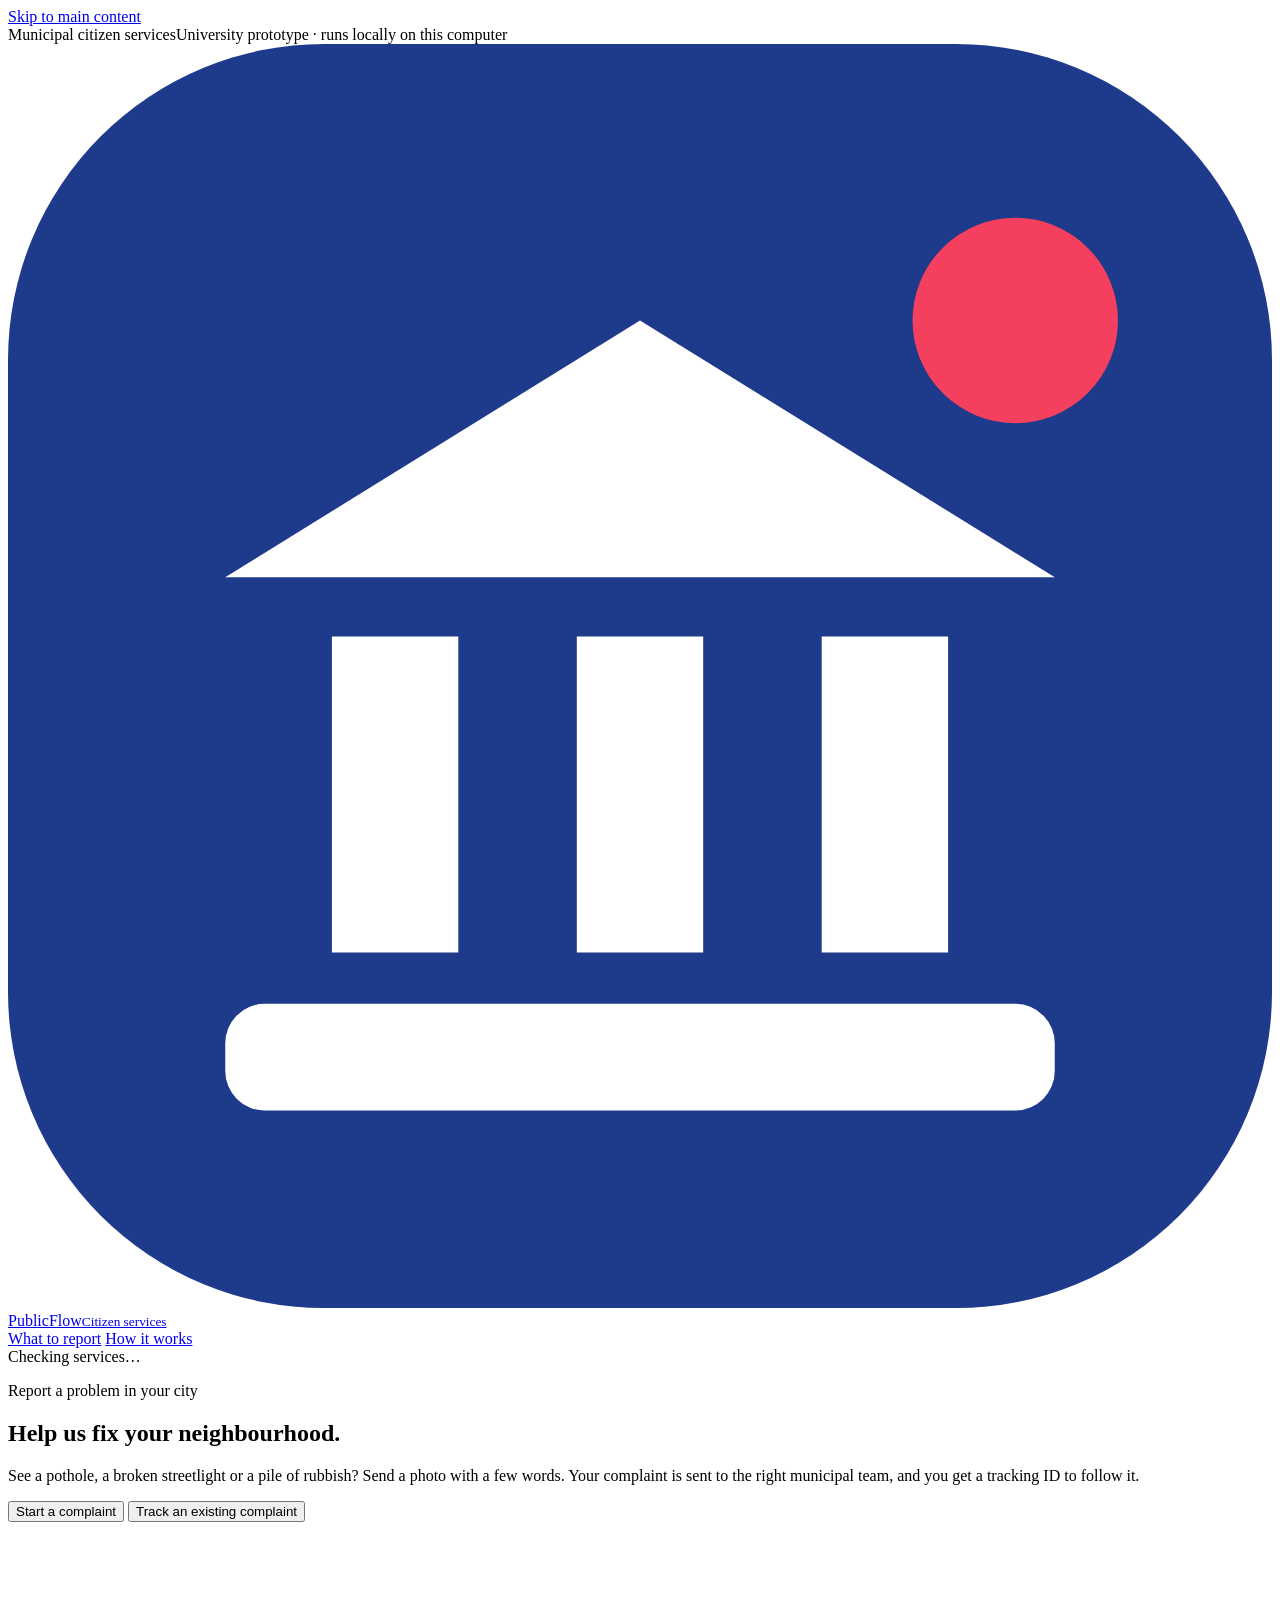
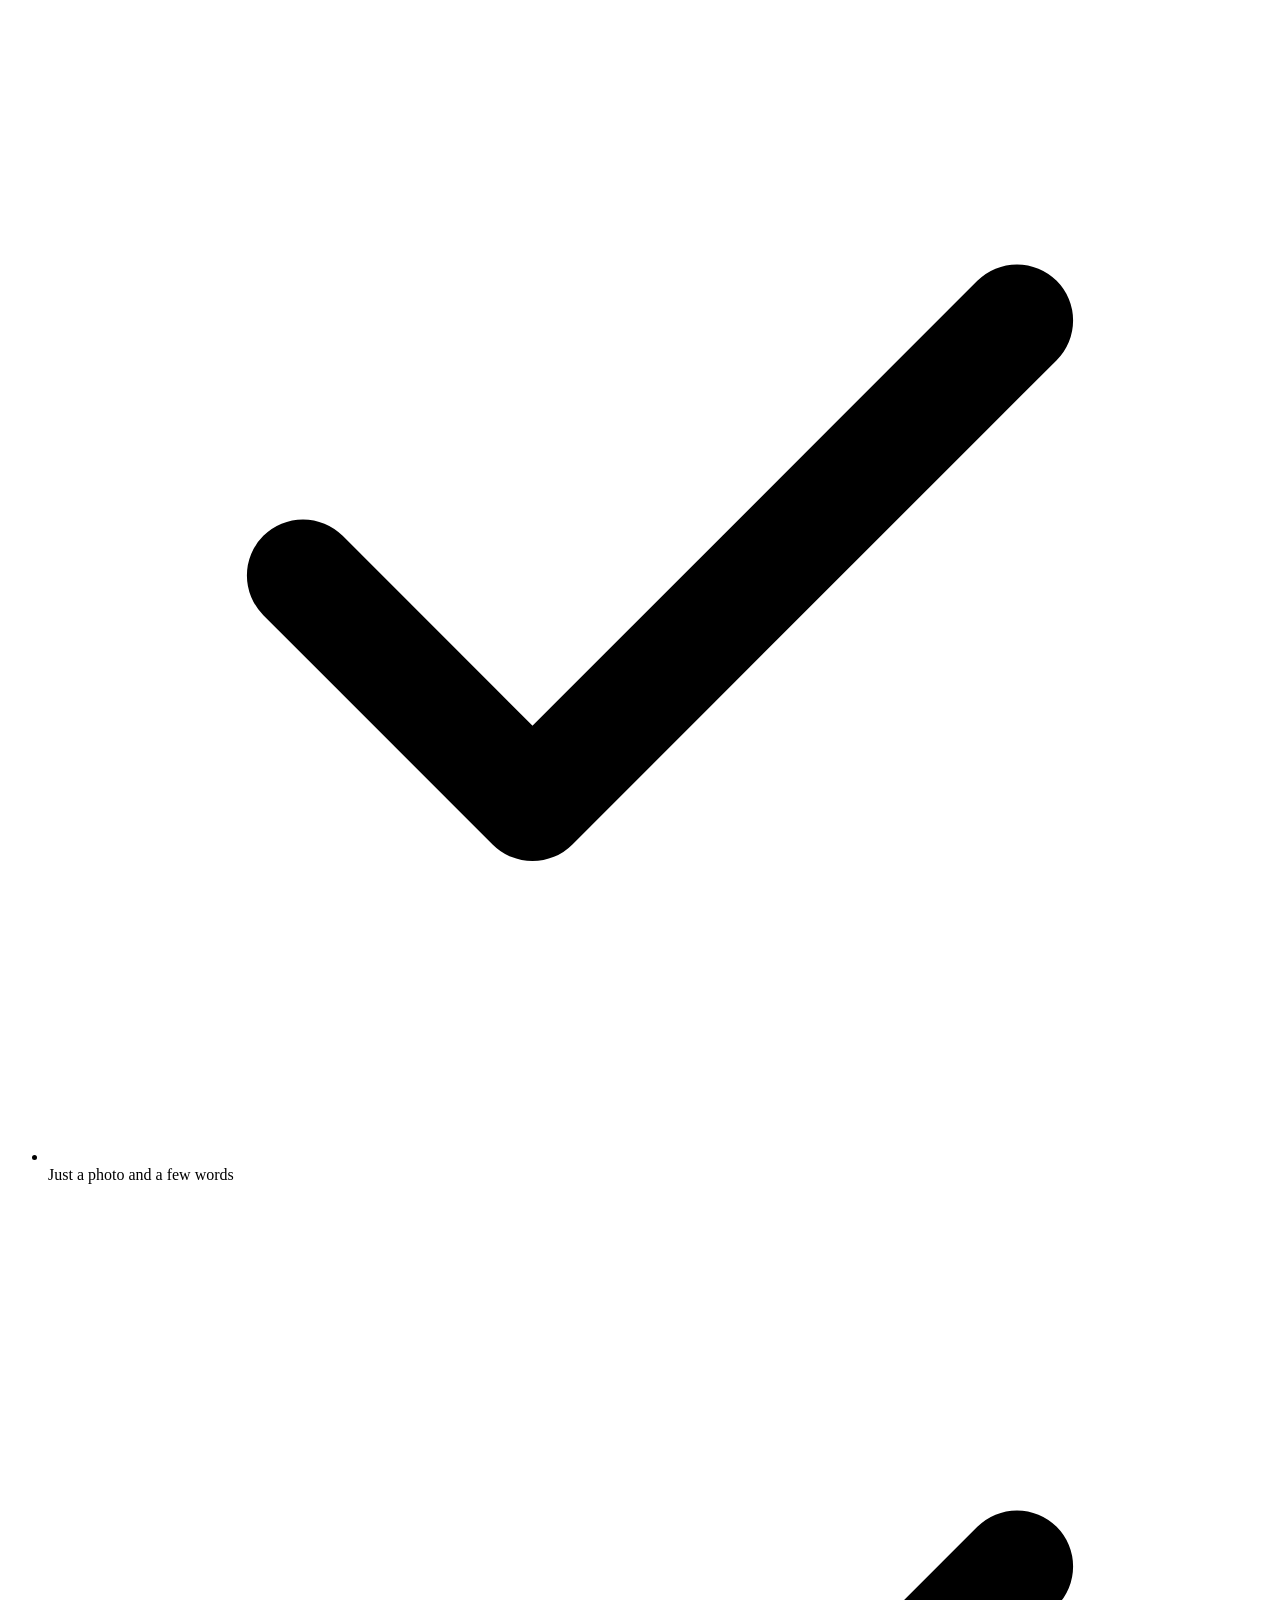
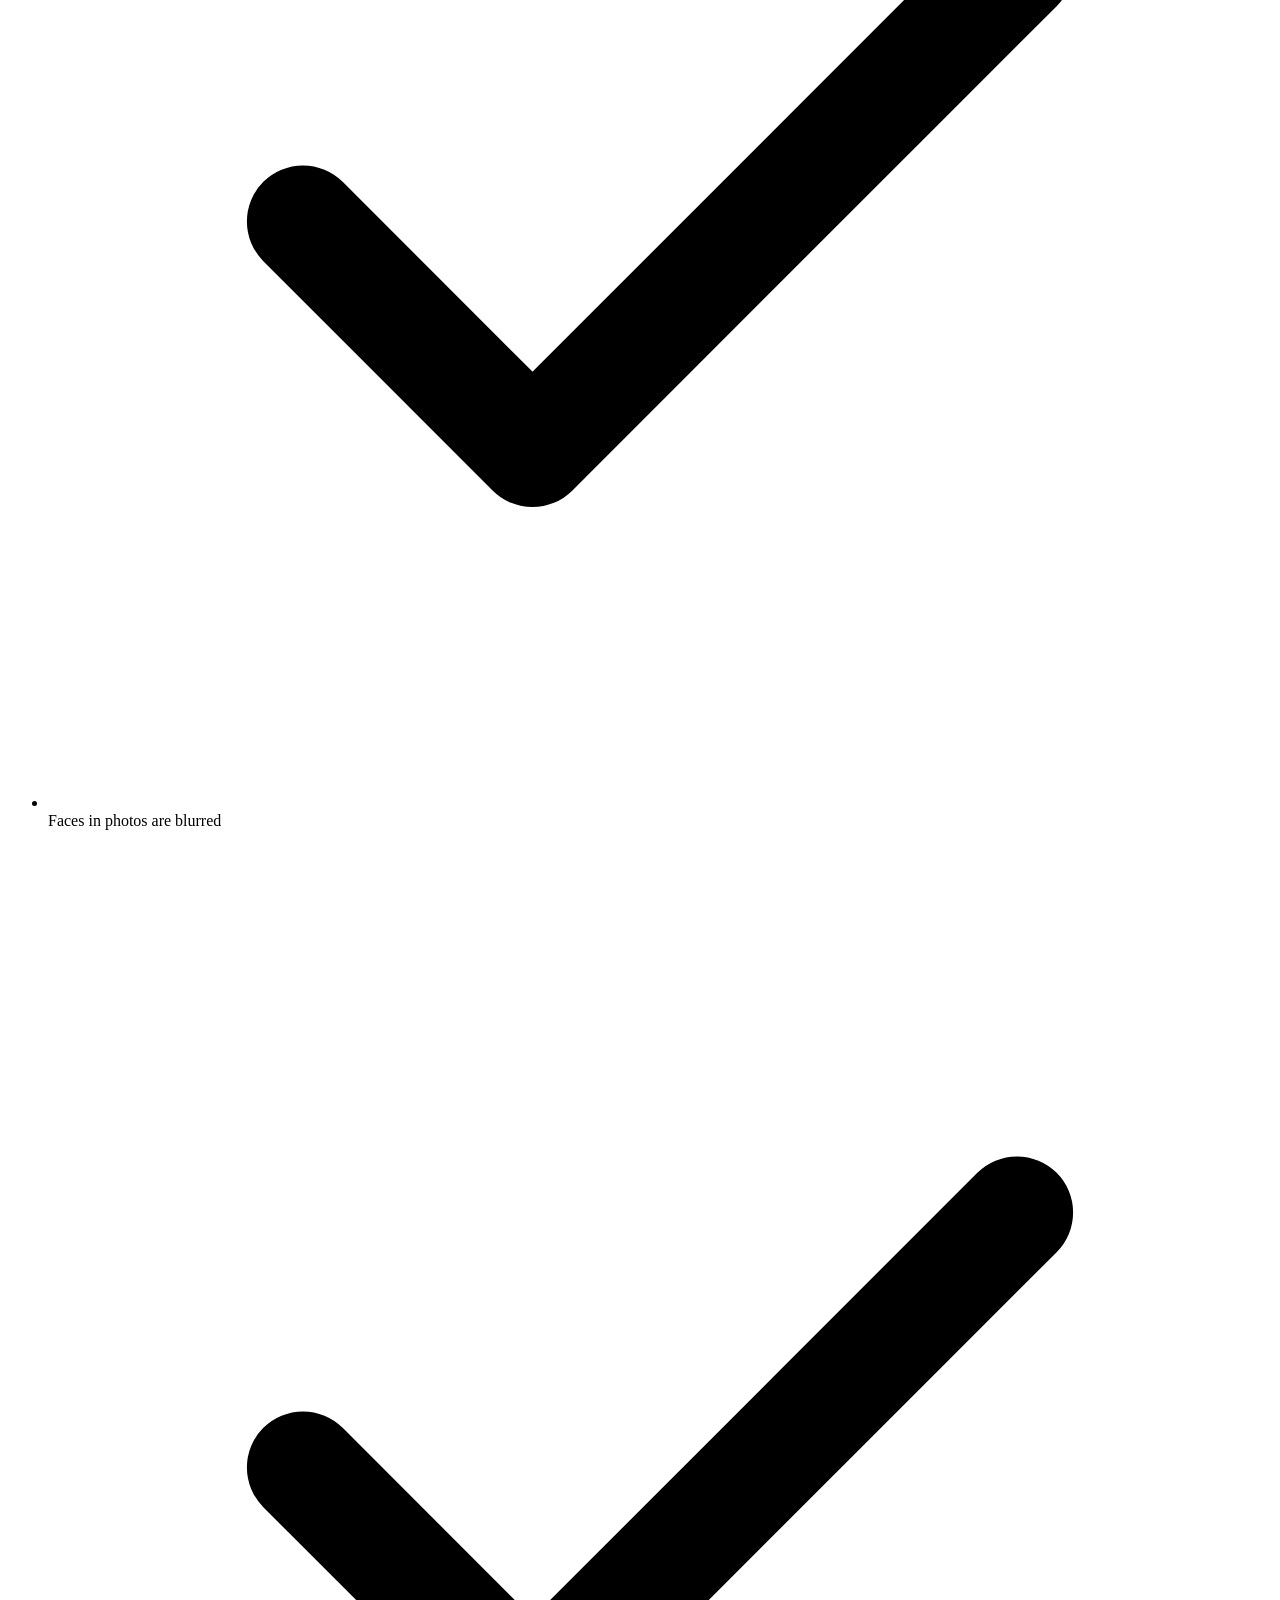
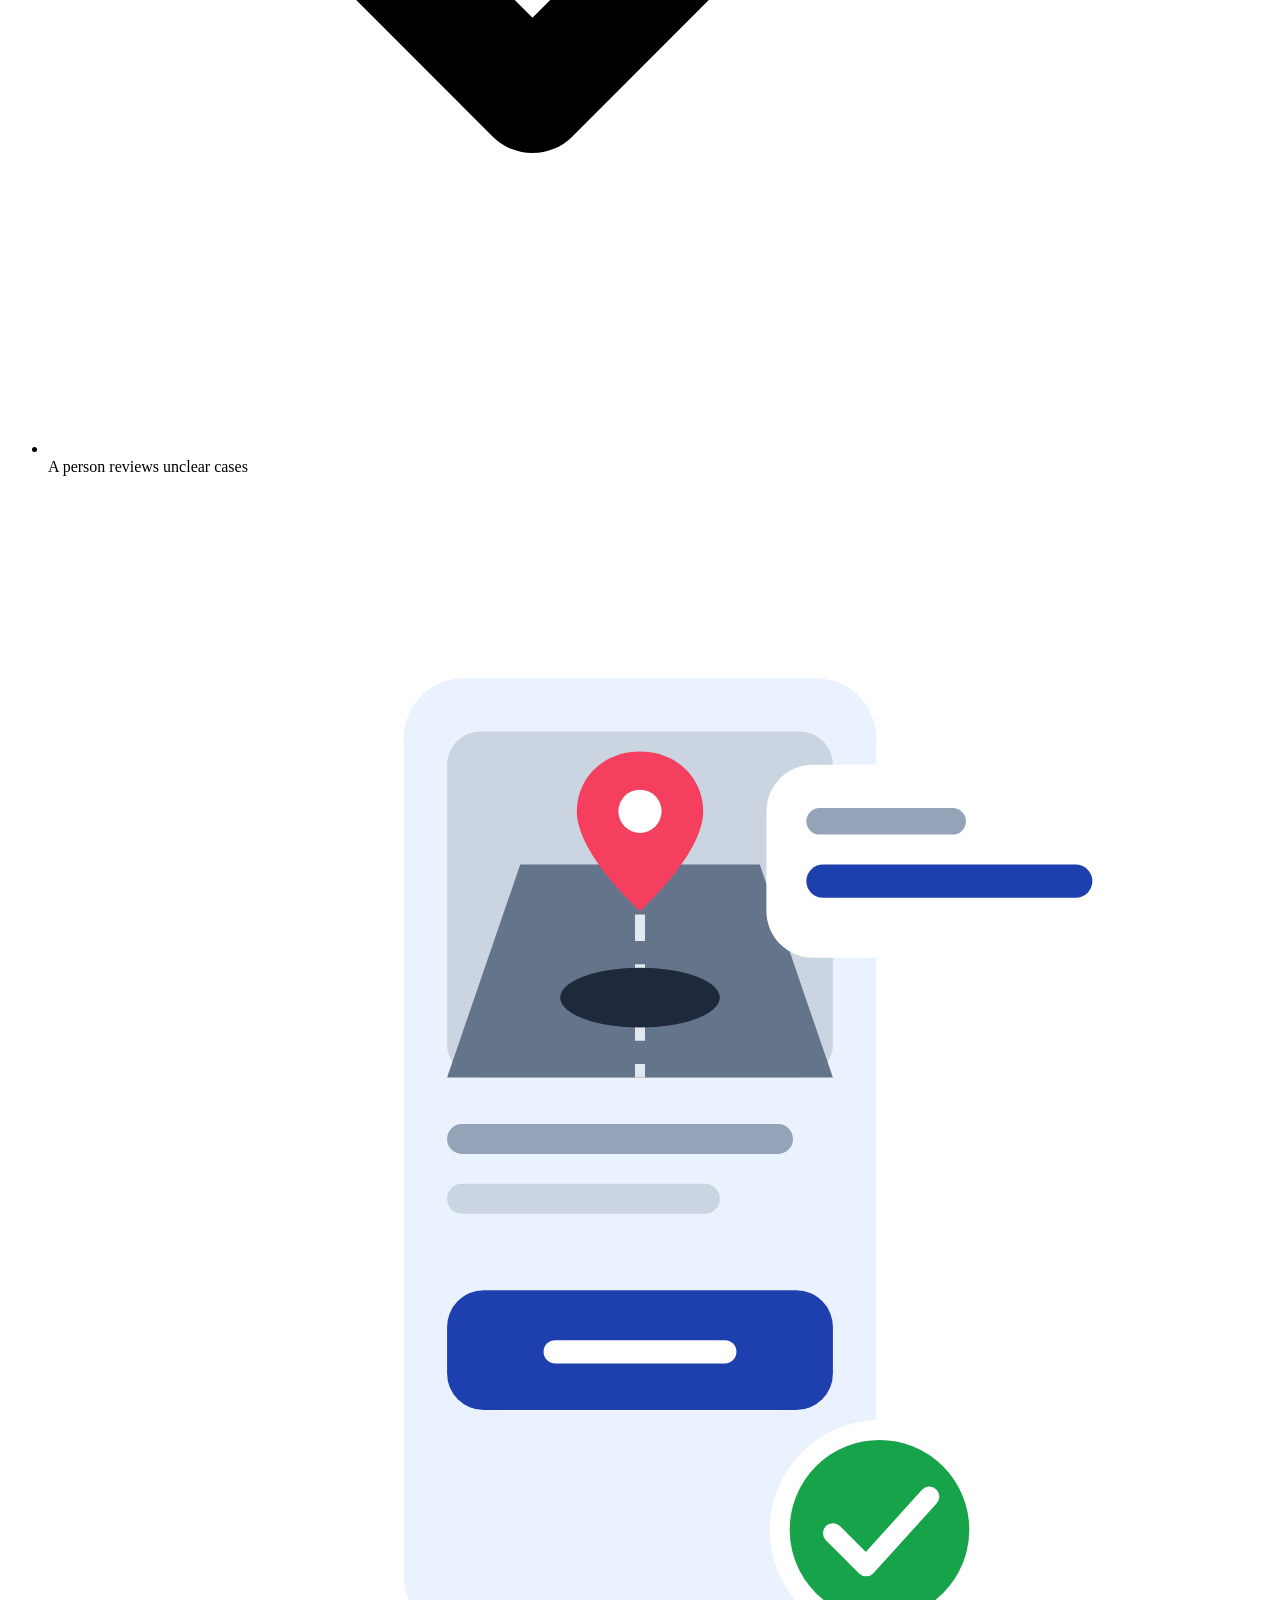
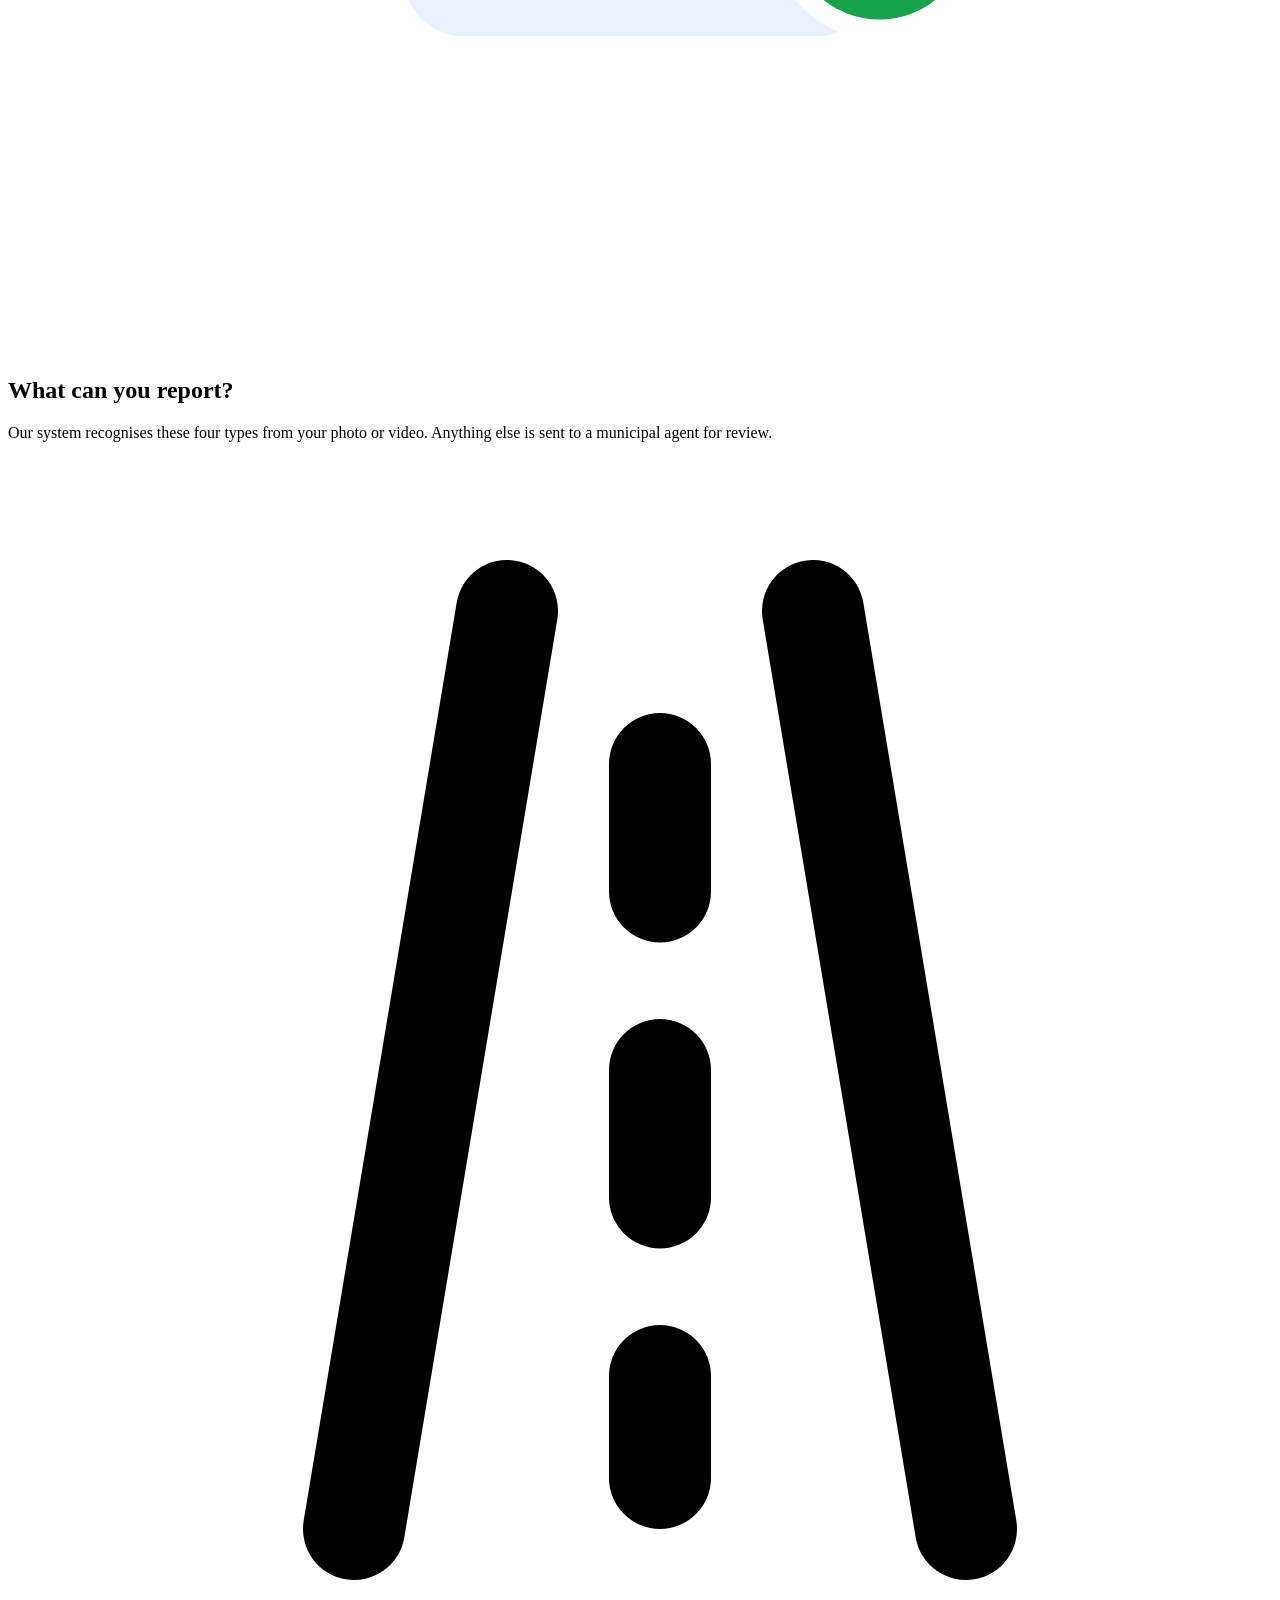
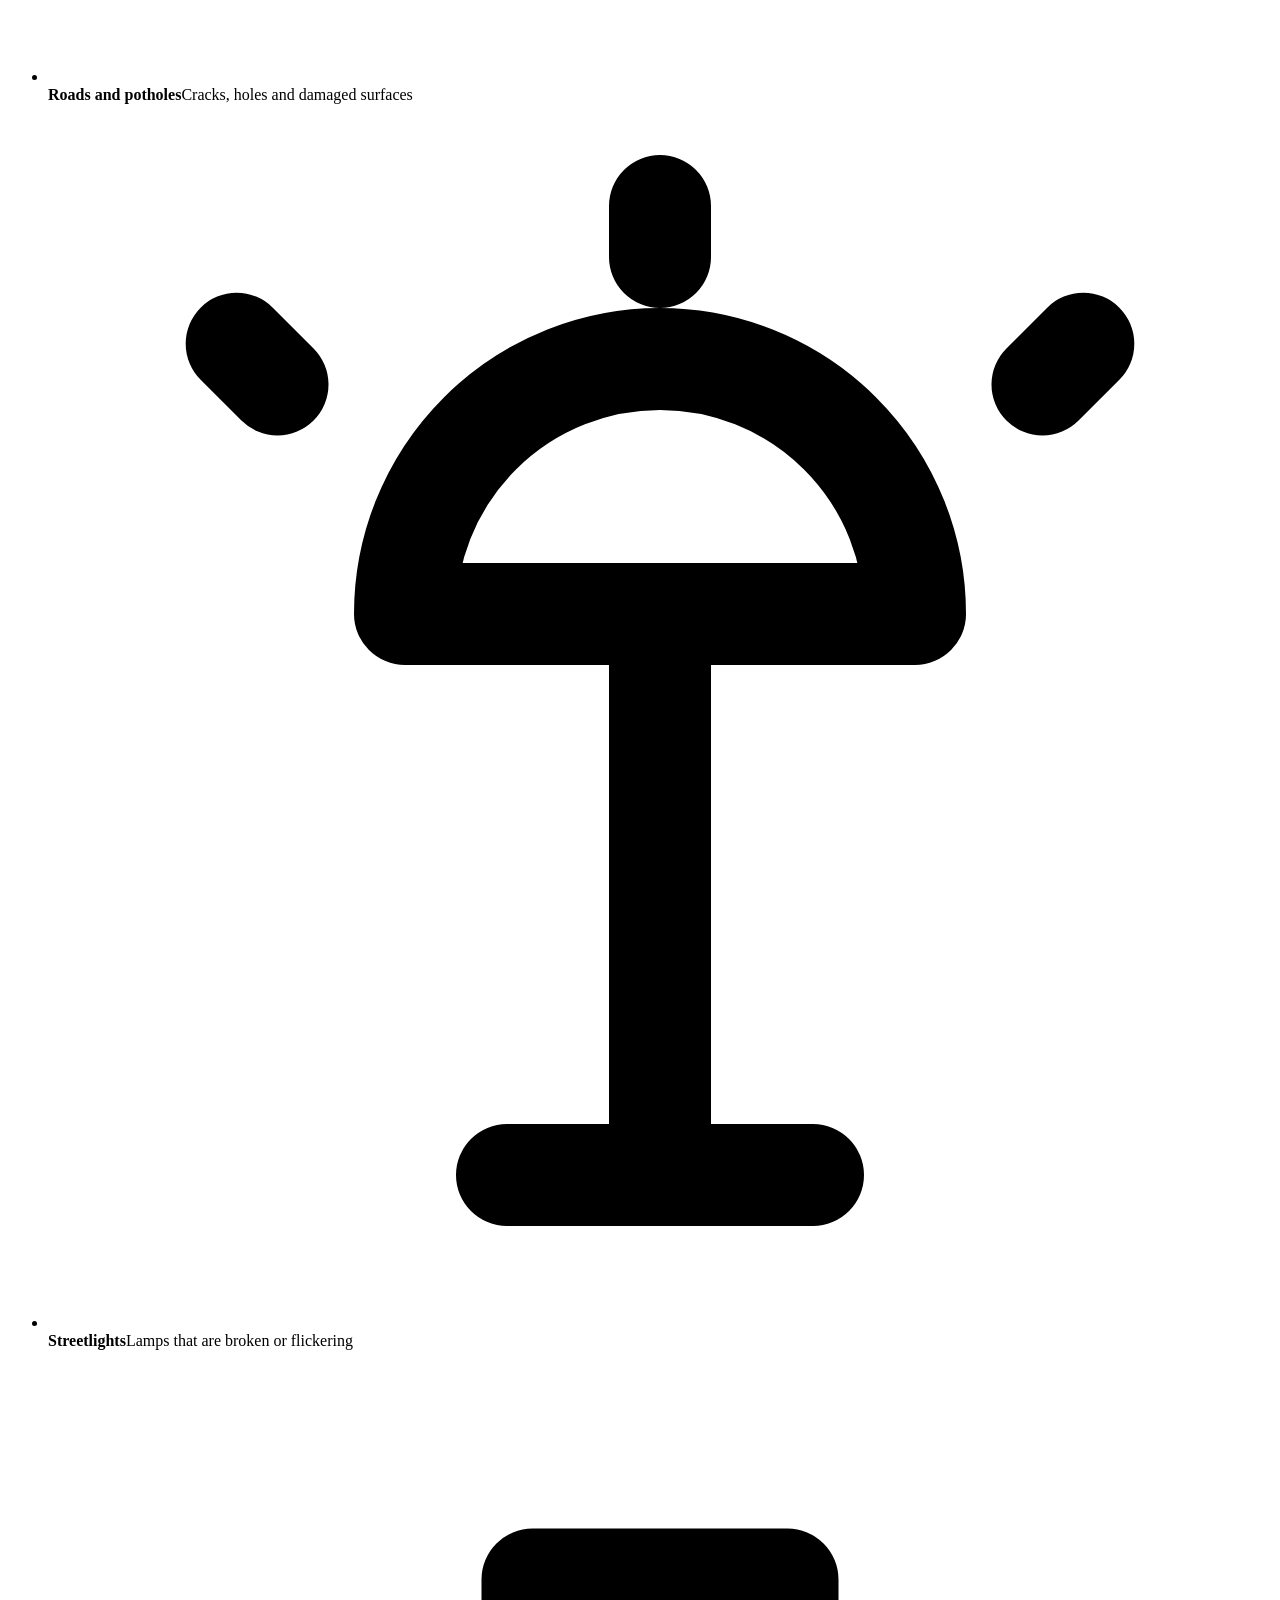
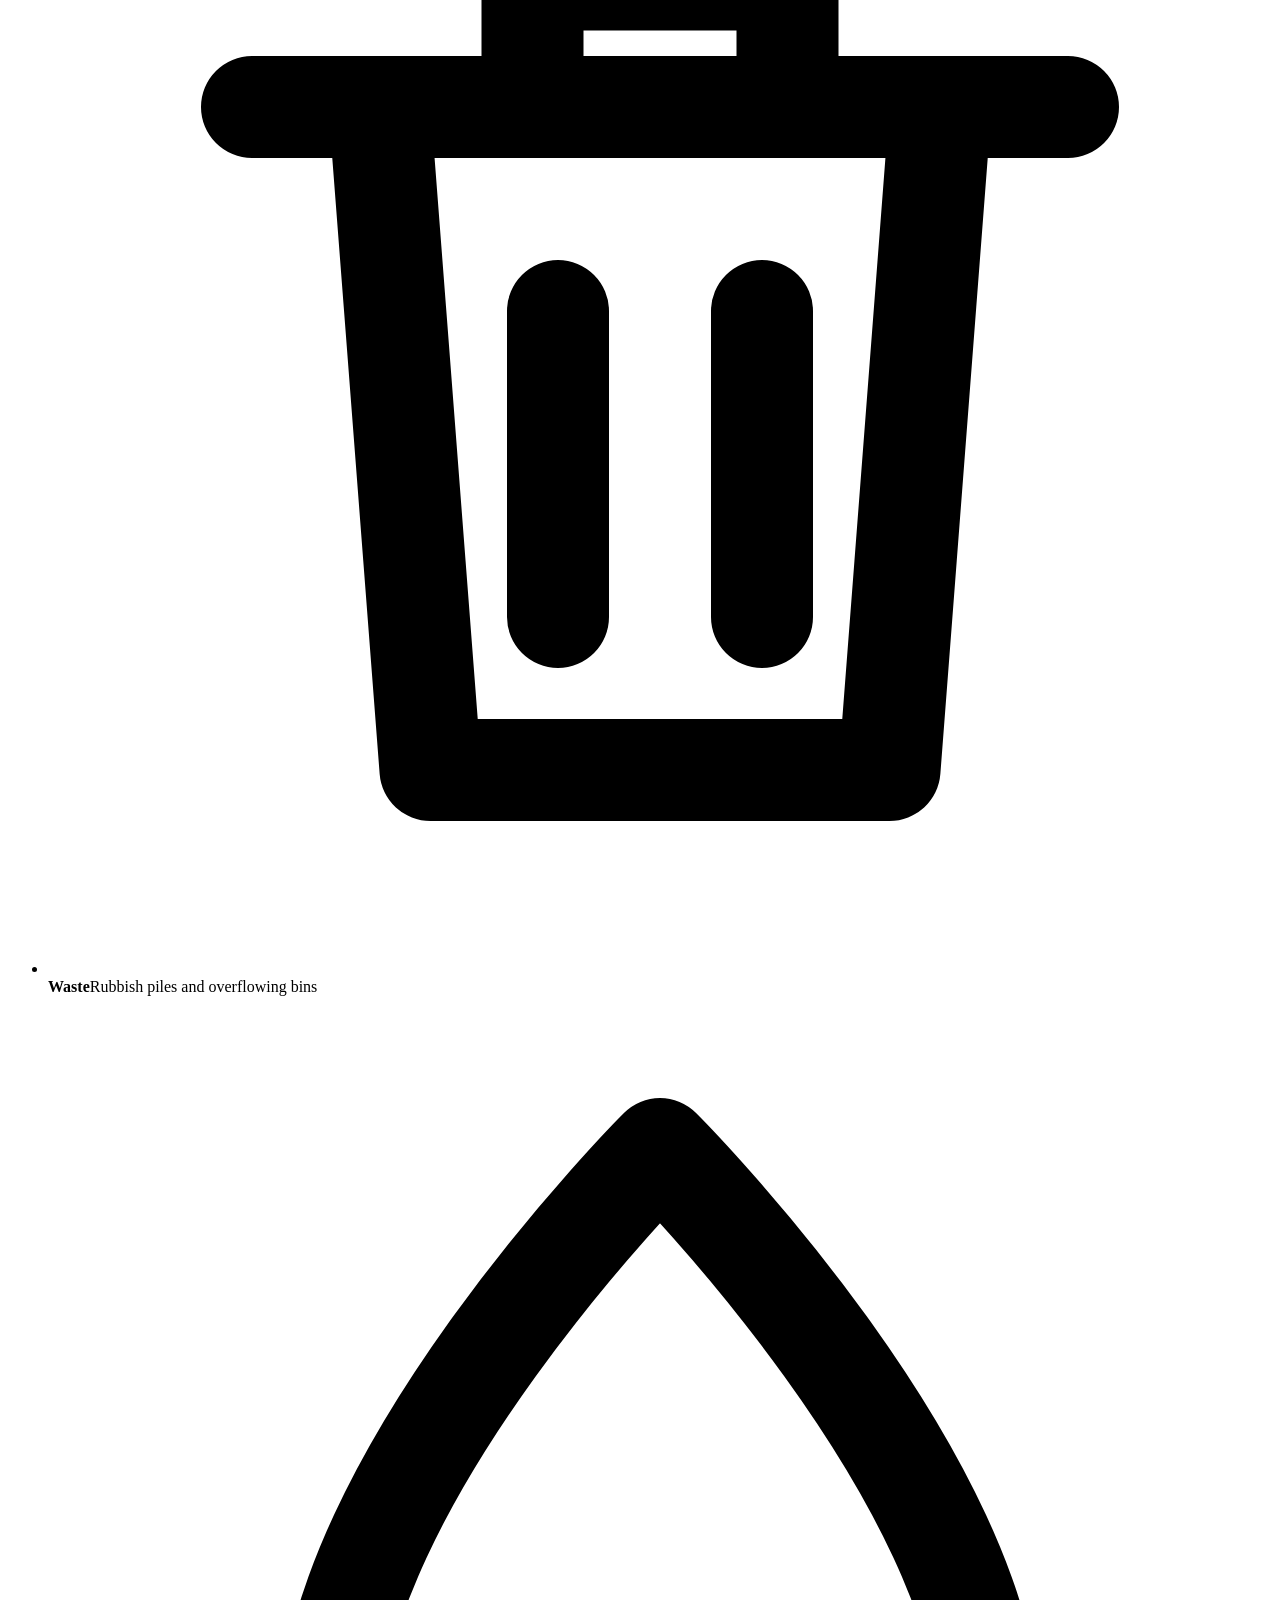
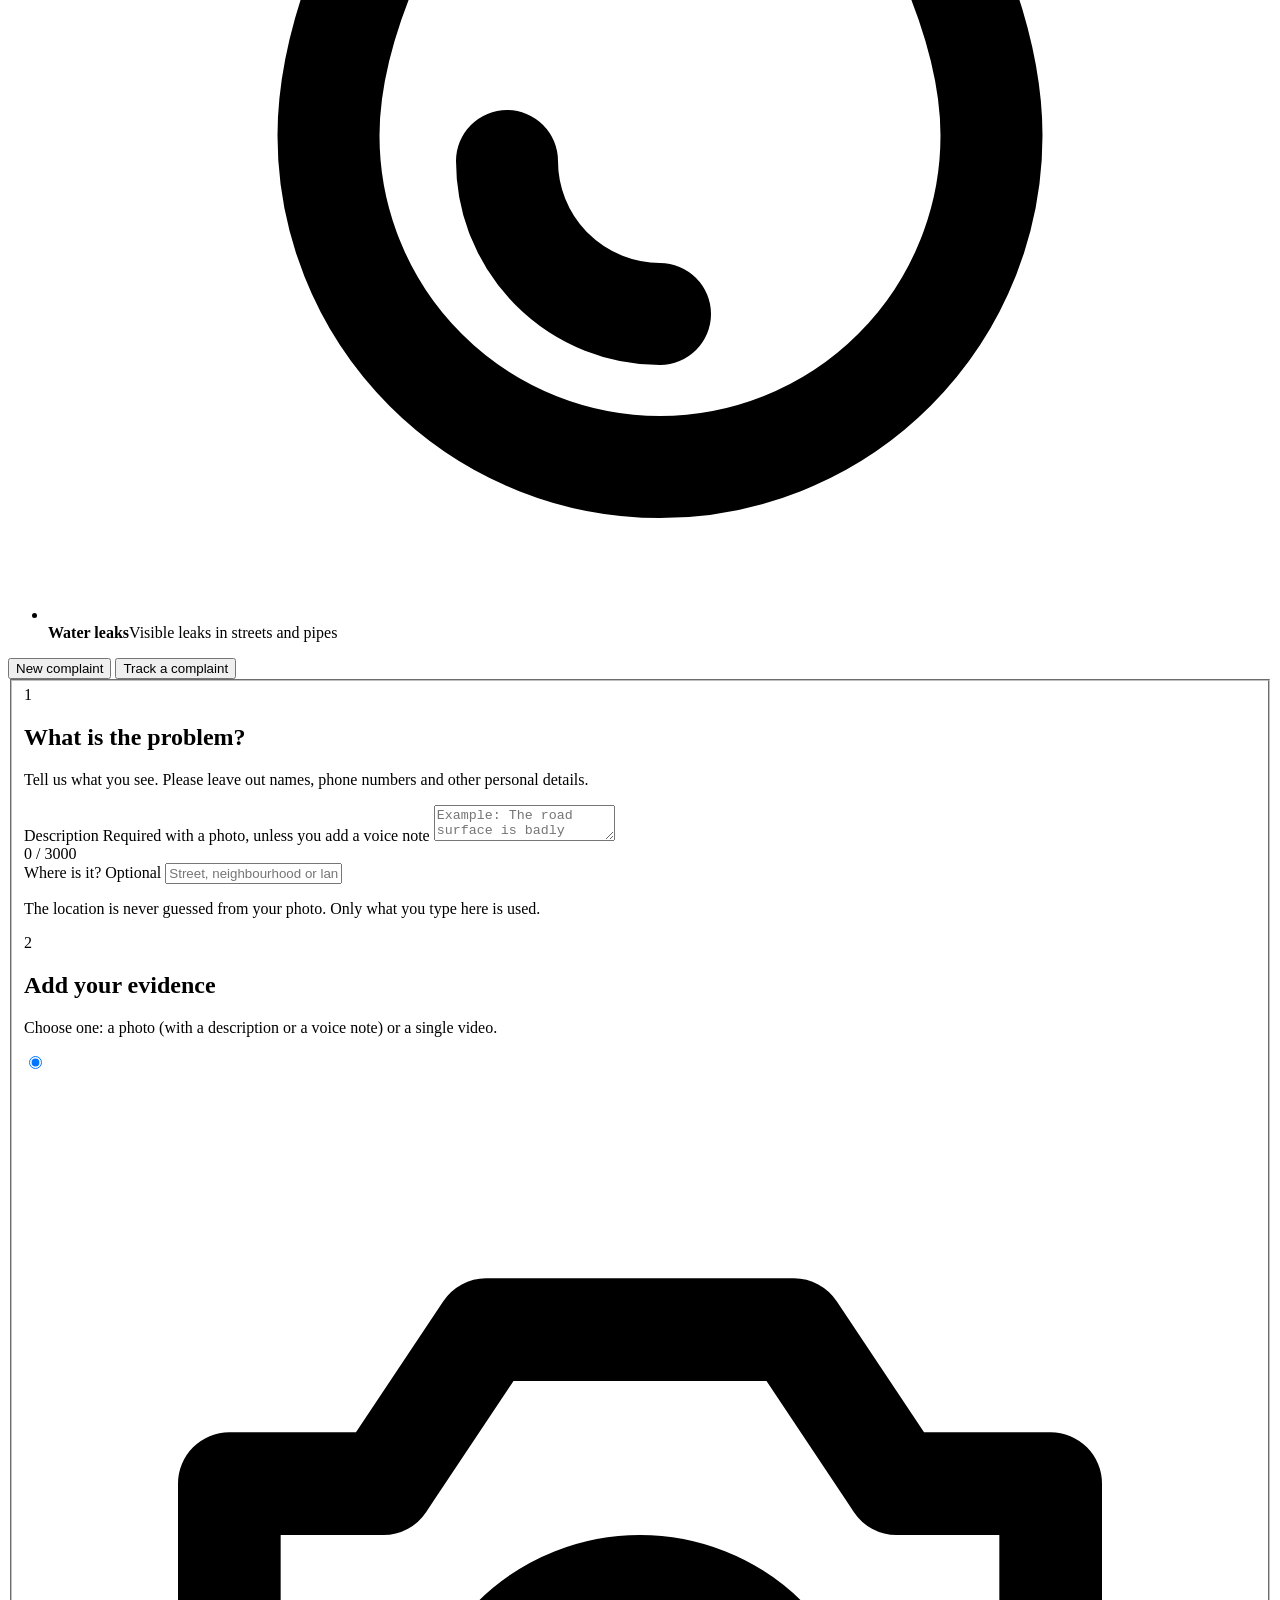
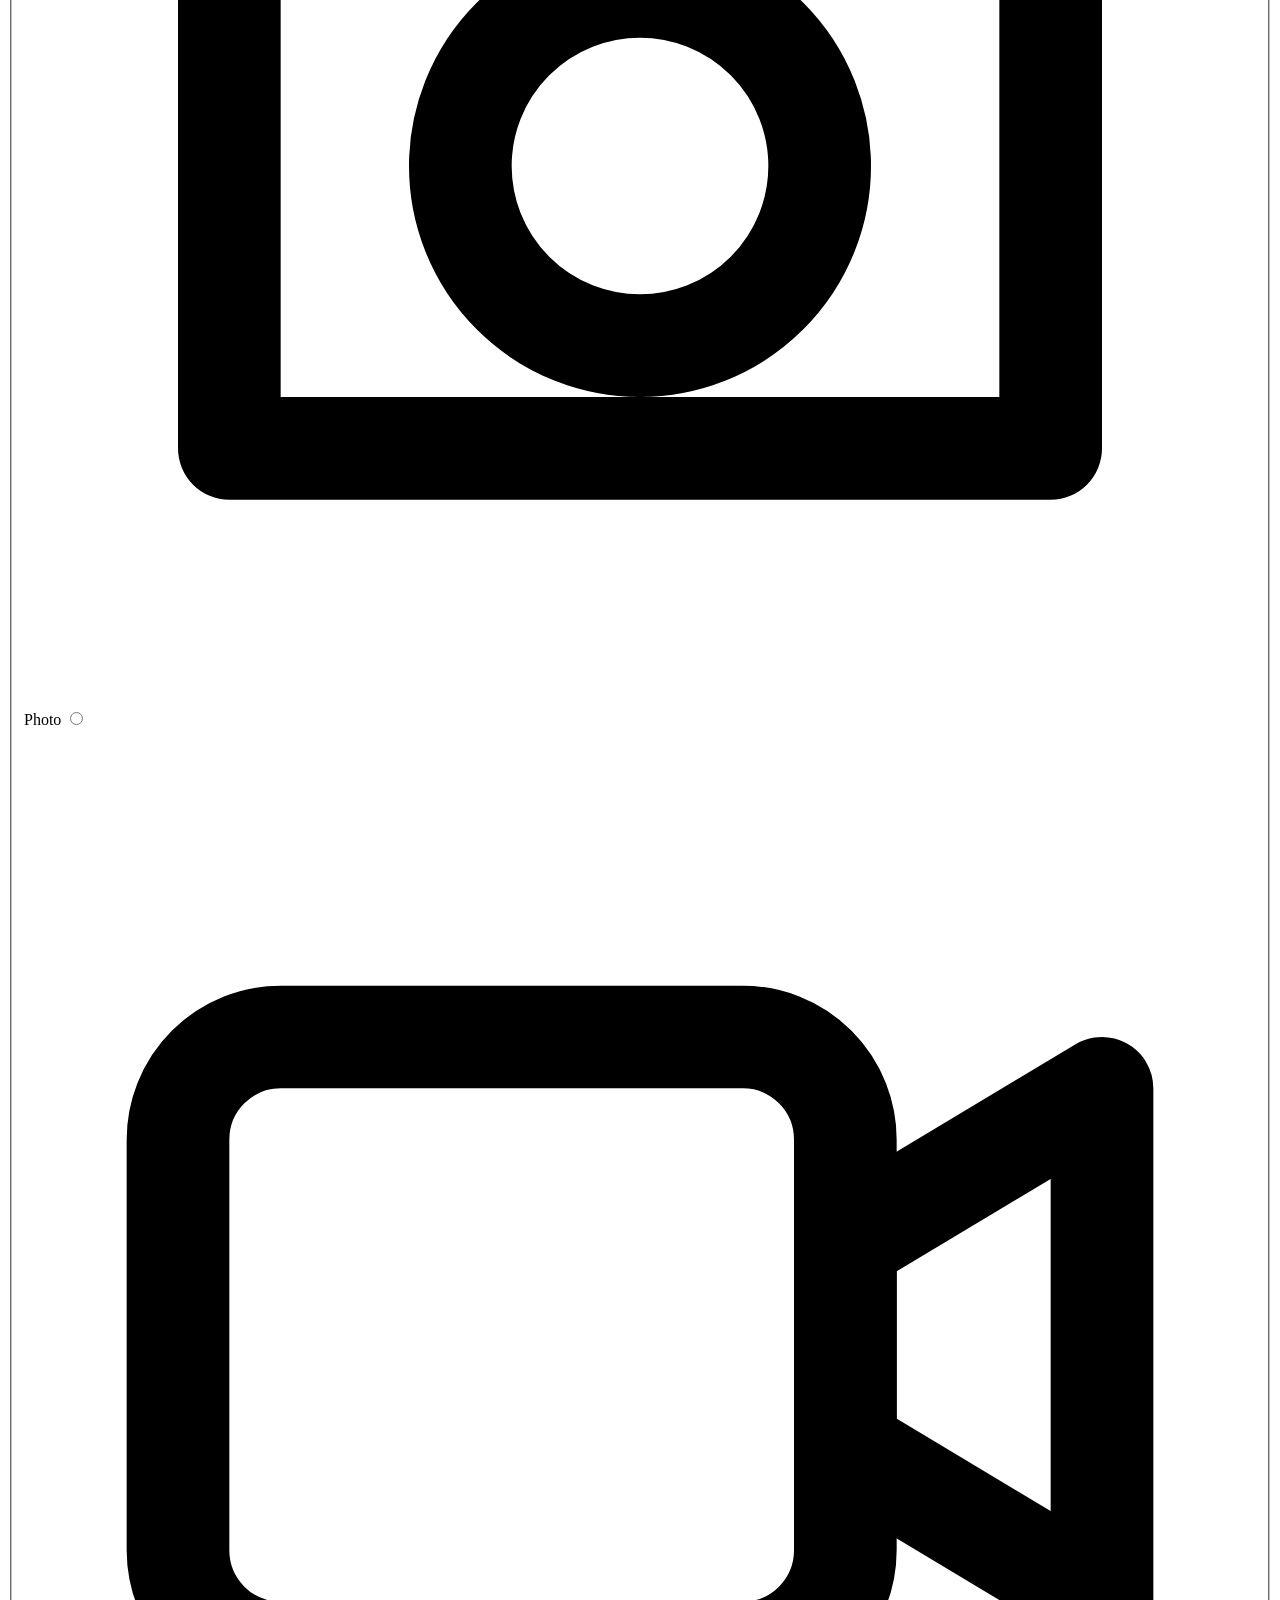
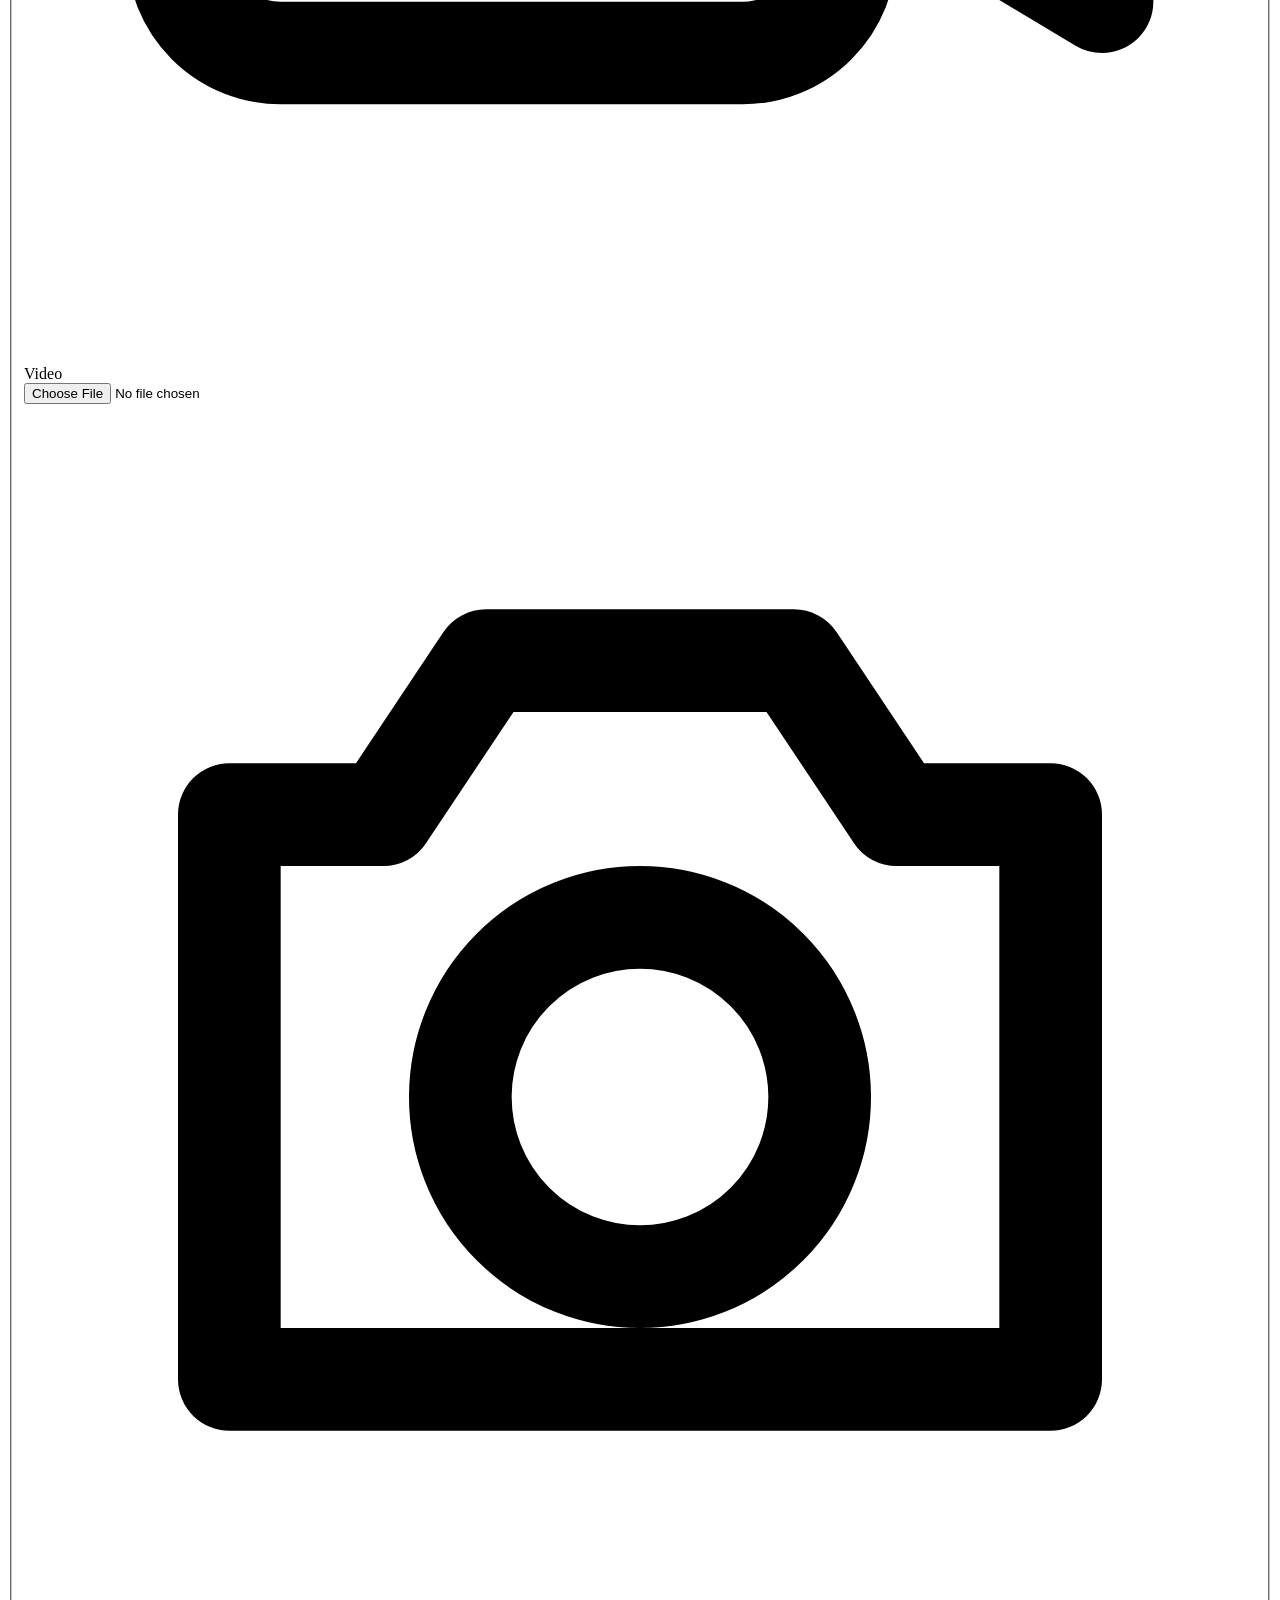
==== commit 8fd3d9c8: "Rewrite README with screenshots, workflow diagrams, tech stack and key figures - Walk through how a " ====
--- a/integration/portal/static/index.html
+++ b/integration/portal/static/index.html
@@ -68,12 +68,11 @@
   <div class="wrap">
     <section class="cats-section" id="cats" aria-labelledby="catsTitle">
       <h2 id="catsTitle" class="section-heading">What can you report?</h2>
-      <p class="section-sub">Our system recognises these problems from your photo or video.</p>
+      <p class="section-sub">Our system recognises these four types from your photo or video. Anything else is sent to a municipal agent for review.</p>
       <ul class="cats">
         <li><span class="cat-icon cat-blue"><svg viewBox="0 0 24 24" fill="none" stroke="currentColor" stroke-width="2" stroke-linecap="round" stroke-linejoin="round" aria-hidden="true"><path d="M6 21 9 3M18 21 15 3M12 6v2.5M12 12v2.5M12 18v2"/></svg></span><span><b>Roads and potholes</b>Cracks, holes and damaged surfaces</span></li>
         <li><span class="cat-icon cat-amber"><svg viewBox="0 0 24 24" fill="none" stroke="currentColor" stroke-width="2" stroke-linecap="round" stroke-linejoin="round" aria-hidden="true"><path d="M9 21h6M12 21V10M7 10a5 5 0 0 1 10 0z"/><path d="M12 3V2M4.5 5.5 3.7 4.7M19.5 5.5l.8-.8"/></svg></span><span><b>Streetlights</b>Lamps that are broken or flickering</span></li>
         <li><span class="cat-icon cat-green"><svg viewBox="0 0 24 24" fill="none" stroke="currentColor" stroke-width="2" stroke-linecap="round" stroke-linejoin="round" aria-hidden="true"><path d="M4 7h16M9.5 7V4.5h5V7M6.5 7l1 13h9l1-13M10 11v6M14 11v6"/></svg></span><span><b>Waste</b>Rubbish piles and overflowing bins</span></li>
-        <li><span class="cat-icon cat-violet"><svg viewBox="0 0 24 24" fill="none" stroke="currentColor" stroke-width="2" stroke-linecap="round" stroke-linejoin="round" aria-hidden="true"><path d="M3 21h18M5 21V10l7-5 7 5v11M9 21v-6h6v6"/></svg></span><span><b>Public property</b>Damaged benches, walls and facilities</span></li>
         <li><span class="cat-icon cat-cyan"><svg viewBox="0 0 24 24" fill="none" stroke="currentColor" stroke-width="2" stroke-linecap="round" stroke-linejoin="round" aria-hidden="true"><path d="M12 3s6.5 6.5 6.5 11.5a6.5 6.5 0 0 1-13 0C5.5 9.5 12 3 12 3z"/><path d="M9 15a3 3 0 0 0 3 3"/></svg></span><span><b>Water leaks</b>Visible leaks in streets and pipes</span></li>
       </ul>
     </section>
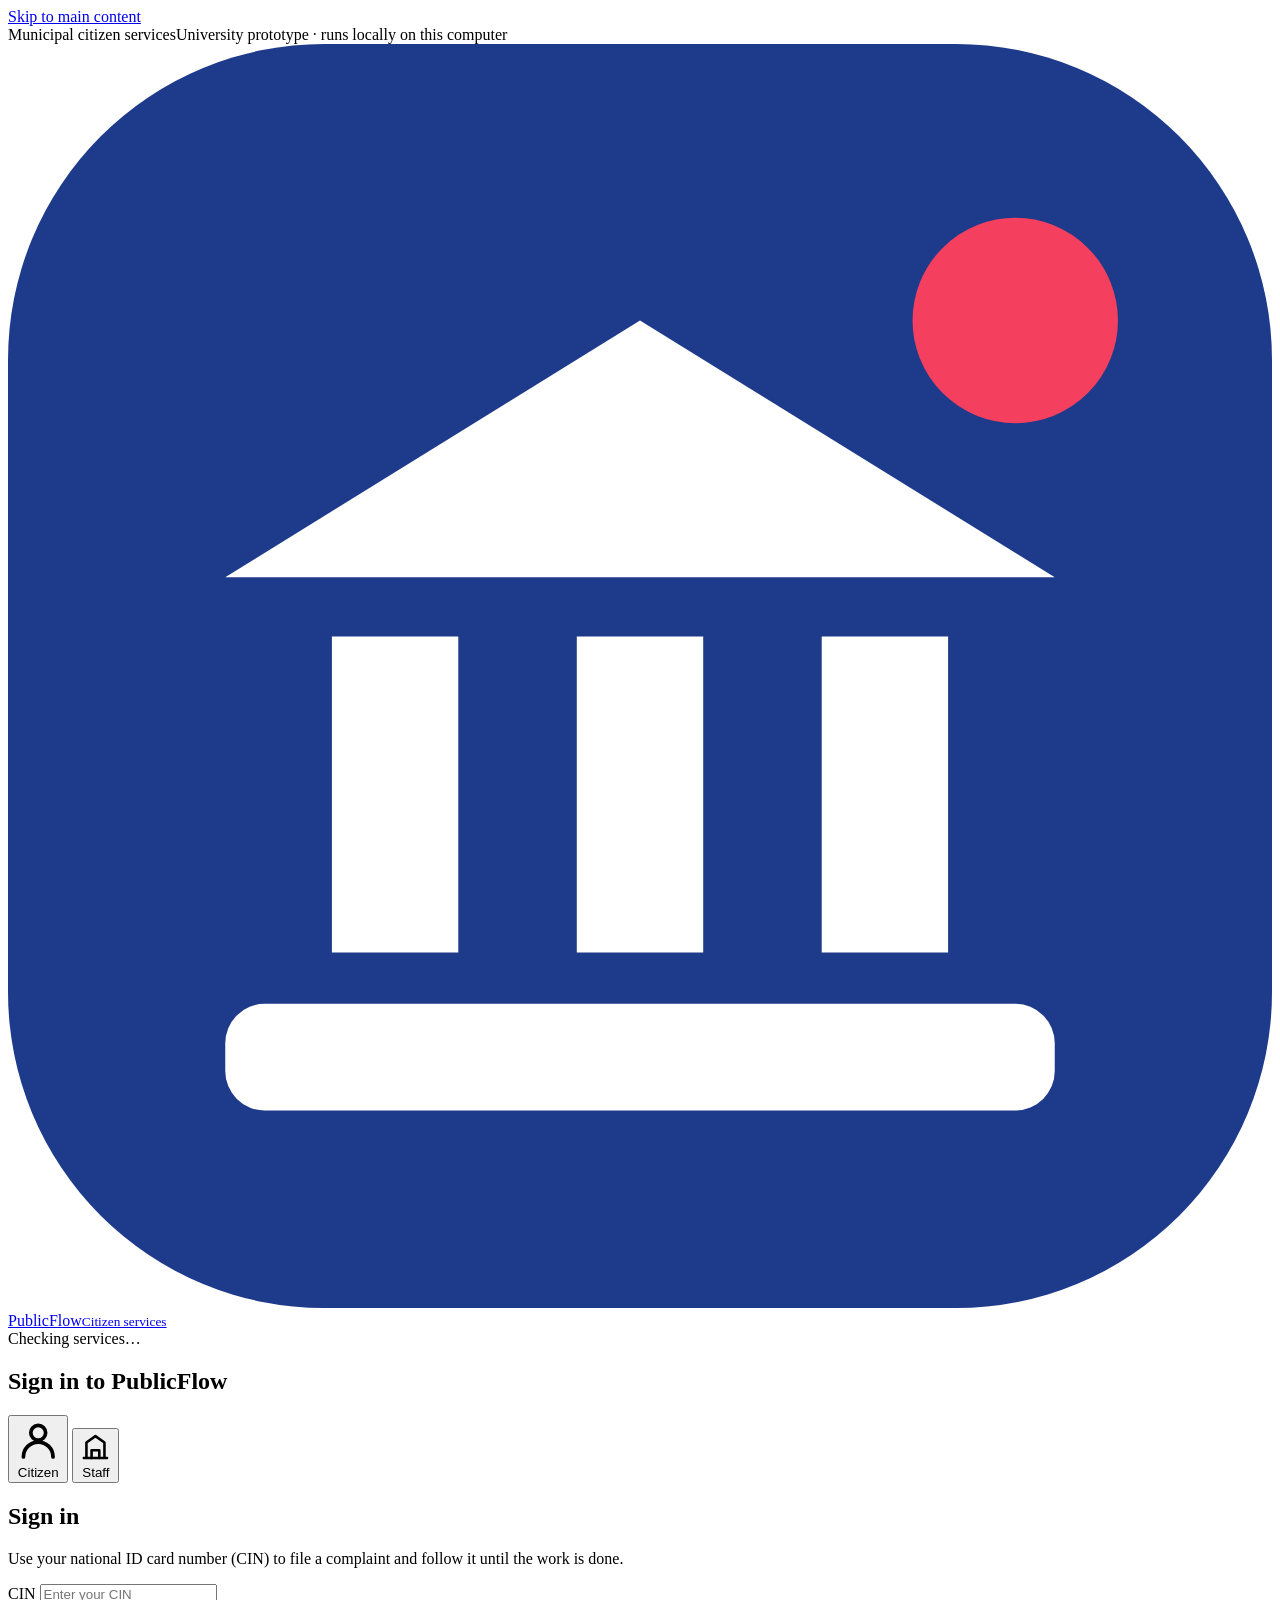
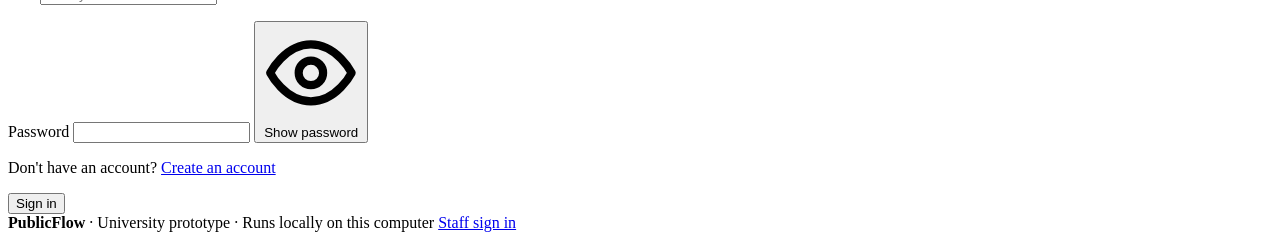
==== commit f479383b: "Add shared login interface, staff console and English portal - Citizen sign-in and registration with" ====
--- a/integration/portal/static/index.html
+++ b/integration/portal/static/index.html
@@ -4,7 +4,7 @@
   <meta charset="utf-8">
   <meta name="viewport" content="width=device-width, initial-scale=1">
   <meta name="theme-color" content="#0b1f4b">
-  <title>File a Complaint · PublicFlow</title>
+  <title>Sign in · PublicFlow</title>
   <link rel="icon" href="/static/favicon.svg?v=3" type="image/svg+xml">
   <link rel="stylesheet" href="/static/citizen.css">
   <script src="/static/app.js" defer></script>
@@ -17,194 +17,337 @@
     <span class="logo" aria-hidden="true"><svg viewBox="0 0 32 32"><rect width="32" height="32" rx="8" fill="#1e3a8a"/><path d="M5.5 13.5 16 7l10.5 6.5z" fill="#fff"/><rect x="8.2" y="15" width="3.2" height="8" fill="#fff"/><rect x="14.4" y="15" width="3.2" height="8" fill="#fff"/><rect x="20.6" y="15" width="3.2" height="8" fill="#fff"/><rect x="5.5" y="24.3" width="21" height="2.7" rx="1" fill="#fff"/><circle cx="25.5" cy="7" r="3.4" fill="#f43f5e" stroke="#1e3a8a" stroke-width="1.6"/></svg></span>
     <span>PublicFlow<small>Citizen services</small></span>
   </a>
-  <nav class="top-links" aria-label="Page sections">
-    <a href="#cats">What to report</a>
-    <a href="#after">How it works</a>
-  </nav>
+  <div class="account-bar" id="accountBar" hidden>
+    <span class="account-chip">
+      <svg viewBox="0 0 24 24" fill="none" stroke="currentColor" stroke-width="2" stroke-linecap="round" stroke-linejoin="round" aria-hidden="true"><circle cx="12" cy="8" r="4"/><path d="M4 21a8 8 0 0 1 16 0"/></svg>
+      <span class="account-id" id="accountId"></span>
+    </span>
+    <button class="signout" id="logoutBtn" type="button">
+      <svg viewBox="0 0 24 24" fill="none" stroke="currentColor" stroke-width="2" stroke-linecap="round" stroke-linejoin="round" aria-hidden="true"><path d="M15 4h3a2 2 0 0 1 2 2v12a2 2 0 0 1-2 2h-3"/><path d="M10 17l-5-5 5-5"/><path d="M5 12h11"/></svg>
+      <span>Sign out</span>
+    </button>
+  </div>
   <div id="readiness" class="status-pill" role="status"><span class="dot" aria-hidden="true"></span><span id="readinessText">Checking services…</span></div>
 </header>
 
 <main id="main" tabindex="-1">
-  <section class="hero">
-    <div class="hero-inner">
-      <div class="hero-copy">
-        <p class="eyebrow">Report a problem in your city</p>
-        <h1>Help us fix your neighbourhood.</h1>
-        <p class="lead">See a pothole, a broken streetlight or a pile of rubbish? Send a photo with a few words. Your complaint is sent to the right municipal team, and you get a tracking ID to follow it.</p>
-        <div class="hero-actions">
-          <button class="primary large" id="startBtn" type="button">Start a complaint</button>
-          <button class="secondary large" id="trackShortcut" type="button">Track an existing complaint</button>
-        </div>
-        <ul class="trust" aria-label="Good to know">
-          <li><svg viewBox="0 0 24 24" fill="none" stroke="currentColor" stroke-width="2.2" stroke-linecap="round" stroke-linejoin="round" aria-hidden="true"><path d="m5 12.5 4.5 4.5L19 7.5"/></svg>Just a photo and a few words</li>
-          <li><svg viewBox="0 0 24 24" fill="none" stroke="currentColor" stroke-width="2.2" stroke-linecap="round" stroke-linejoin="round" aria-hidden="true"><path d="m5 12.5 4.5 4.5L19 7.5"/></svg>Faces in photos are blurred</li>
-          <li><svg viewBox="0 0 24 24" fill="none" stroke="currentColor" stroke-width="2.2" stroke-linecap="round" stroke-linejoin="round" aria-hidden="true"><path d="m5 12.5 4.5 4.5L19 7.5"/></svg>A person reviews unclear cases</li>
+  <!-- ===== Sign in / create account (first screen) ===== -->
+  <section class="auth-view" id="authView" aria-labelledby="authTitle">
+    <div class="auth-card">
+      <h1 id="authTitle" class="sr-only">Sign in to PublicFlow</h1>
+      <div class="auth-switch-group" role="tablist" aria-label="Who is signing in">
+        <button class="auth-tab" id="audienceCitizen" type="button" role="tab" aria-selected="true" aria-controls="citizenForms">
+          <svg viewBox="0 0 24 24" fill="none" stroke="currentColor" stroke-width="2" stroke-linecap="round" stroke-linejoin="round" aria-hidden="true"><circle cx="12" cy="8" r="4"/><path d="M4 21a8 8 0 0 1 16 0"/></svg>
+          Citizen
+        </button>
+        <button class="auth-tab" id="audienceStaff" type="button" role="tab" aria-selected="false" aria-controls="staffForms" tabindex="-1">
+          <svg viewBox="0 0 24 24" fill="none" stroke="currentColor" stroke-width="2" stroke-linecap="round" stroke-linejoin="round" aria-hidden="true"><path d="M3 21h18M5 21V9l7-5 7 5v12"/><path d="M9 21v-6h6v6"/></svg>
+          Staff
+        </button>
+      </div>
+
+      <div class="auth-notice" id="authNotice" role="status" hidden>
+        <svg viewBox="0 0 24 24" fill="none" stroke="currentColor" stroke-width="2.2" stroke-linecap="round" stroke-linejoin="round" aria-hidden="true"><path d="m5 12.5 4.5 4.5L19 7.5"/></svg>
+        <span id="authNoticeText"></span>
+        <button class="auth-notice-close" id="authNoticeClose" type="button" aria-label="Dismiss message">
+          <svg viewBox="0 0 24 24" fill="none" stroke="currentColor" stroke-width="2.2" stroke-linecap="round" aria-hidden="true"><path d="M6 6l12 12M18 6 6 18"/></svg>
+        </button>
+      </div>
+
+      <!-- ===== Citizen ===== -->
+      <div id="citizenForms" role="tabpanel" aria-labelledby="audienceCitizen">
+        <form id="loginForm" novalidate>
+          <h2 class="auth-title">Sign in</h2>
+          <p class="hint">Use your national ID card number (CIN) to file a complaint and follow it until the work is done.</p>
+          <div id="loginError" class="alert error" role="alert" hidden></div>
+          <div class="field">
+            <label class="field-label" for="loginCin">CIN</label>
+            <input class="text-input" id="loginCin" name="cin" inputmode="numeric" autocomplete="username" maxlength="8" pattern="0[0-9]{7}"
+                   required aria-describedby="loginCinError" placeholder="Enter your CIN">
+            <p class="field-error" id="loginCinError"></p>
+          </div>
+          <div class="field">
+            <label class="field-label" for="loginPassword">Password</label>
+            <input class="text-input" id="loginPassword" name="password" type="password" autocomplete="current-password" required aria-describedby="loginPasswordError">
+            <button class="eye-toggle" type="button" data-target="loginPassword" aria-pressed="false">
+              <svg viewBox="0 0 24 24" fill="none" stroke="currentColor" stroke-width="2" stroke-linecap="round" stroke-linejoin="round" aria-hidden="true"><path d="M2 12s3.6-7 10-7 10 7 10 7-3.6 7-10 7S2 12 2 12z"/><circle cx="12" cy="12" r="3"/></svg>
+              <span>Show password</span>
+            </button>
+            <p class="field-error" id="loginPasswordError"></p>
+          </div>
+          <p class="auth-switch">Don't have an account? <a href="#register" id="toRegister">Create an account</a></p>
+          <button class="primary large full" type="submit">Sign in</button>
+        </form>
+
+        <form id="registerForm" novalidate hidden>
+          <h2 class="auth-title">Create an account</h2>
+          <p class="hint">Your CIN is stored only as a protected fingerprint on this computer. It is never added to your complaints or sent to the processing system.</p>
+          <div id="registerError" class="alert error" role="alert" hidden></div>
+          <div class="field">
+            <label class="field-label" for="registerCin">CIN</label>
+            <input class="text-input" id="registerCin" name="cin" inputmode="numeric" autocomplete="username" maxlength="8" pattern="0[0-9]{7}"
+                   required aria-describedby="registerCinHint registerCinError" placeholder="Enter your CIN">
+            <p class="hint" id="registerCinHint">8 digits, starting with 0.</p>
+            <p class="field-error" id="registerCinError"></p>
+          </div>
+          <div class="field">
+            <label class="field-label" for="registerPassword">Password</label>
+            <input class="text-input" id="registerPassword" name="password" type="password" autocomplete="new-password" minlength="8" required aria-describedby="registerPasswordHint registerPasswordError">
+            <button class="eye-toggle" type="button" data-target="registerPassword" aria-pressed="false">
+              <svg viewBox="0 0 24 24" fill="none" stroke="currentColor" stroke-width="2" stroke-linecap="round" stroke-linejoin="round" aria-hidden="true"><path d="M2 12s3.6-7 10-7 10 7 10 7-3.6 7-10 7S2 12 2 12z"/><circle cx="12" cy="12" r="3"/></svg>
+              <span>Show password</span>
+            </button>
+            <p class="hint" id="registerPasswordHint">At least 8 characters. It cannot be recovered, so keep it safe.</p>
+            <p class="field-error" id="registerPasswordError"></p>
+          </div>
+          <div class="field">
+            <label class="field-label" for="registerConfirm">Confirm password</label>
+            <input class="text-input" id="registerConfirm" name="confirm" type="password" autocomplete="new-password" required aria-describedby="registerConfirmError">
+            <p class="field-error" id="registerConfirmError"></p>
+          </div>
+          <p class="auth-switch">Already have an account? <a href="#signin" id="toLogin">Sign in</a></p>
+          <button class="primary large full" type="submit">Create account</button>
+        </form>
+      </div>
+
+      <!-- ===== Staff: municipalities, STEG, SONEDE and the maintenance administrator ===== -->
+      <div id="staffForms" role="tabpanel" aria-labelledby="audienceStaff" hidden>
+        <form id="staffLoginForm" novalidate>
+          <h2 class="auth-title">Staff sign in</h2>
+          <p class="hint">Municipalities, STEG, SONEDE and the maintenance administrator.</p>
+          <div id="staffBootstrap" class="alert warning" role="status" hidden>No administrator exists yet. <a href="http://127.0.0.1:8091/login">Create the administrator account</a> first.</div>
+          <div id="staffLoginError" class="alert error" role="alert" hidden></div>
+          <div class="field">
+            <label class="field-label" for="staffUsername">Username</label>
+            <input class="text-input" id="staffUsername" name="username" autocomplete="username" autocapitalize="none" spellcheck="false" required aria-describedby="staffUsernameError" placeholder="Enter your username">
+            <p class="field-error" id="staffUsernameError"></p>
+          </div>
+          <div class="field">
+            <label class="field-label" for="staffPassword">Password</label>
+            <input class="text-input" id="staffPassword" name="password" type="password" autocomplete="current-password" required aria-describedby="staffPasswordError">
+            <button class="eye-toggle" type="button" data-target="staffPassword" aria-pressed="false">
+              <svg viewBox="0 0 24 24" fill="none" stroke="currentColor" stroke-width="2" stroke-linecap="round" stroke-linejoin="round" aria-hidden="true"><path d="M2 12s3.6-7 10-7 10 7 10 7-3.6 7-10 7S2 12 2 12z"/><circle cx="12" cy="12" r="3"/></svg>
+              <span>Show password</span>
+            </button>
+            <p class="field-error" id="staffPasswordError"></p>
+          </div>
+          <p class="auth-switch">No staff account? <a href="#staff-register" id="toStaffRegister">Request an account</a></p>
+          <button class="primary large full" type="submit">Sign in</button>
+          <p class="hint auth-footnote">Forgot your password? Ask the maintenance administrator to reset it.</p>
+        </form>
+
+        <form id="staffRegisterForm" novalidate hidden>
+          <h2 class="auth-title">Request a staff account</h2>
+          <p class="hint">Your account stays inactive until the maintenance administrator approves it.</p>
+          <div id="staffRegisterError" class="alert error" role="alert" hidden></div>
+          <div class="field">
+            <label class="field-label" for="staffRole">You work for</label>
+            <select class="text-input" id="staffRole" name="role" required>
+              <option value="MUNICIPALITY">A municipality</option>
+              <option value="UTILITY">STEG or SONEDE</option>
+            </select>
+          </div>
+          <div class="field">
+            <label class="field-label" for="staffOrg">Organisation</label>
+            <select class="text-input" id="staffOrg" name="organisation" required aria-describedby="staffOrgError"></select>
+            <p class="field-error" id="staffOrgError"></p>
+          </div>
+          <div class="field">
+            <label class="field-label" for="staffName">Full name</label>
+            <input class="text-input" id="staffName" name="display_name" autocomplete="name" maxlength="100" required aria-describedby="staffNameError">
+            <p class="field-error" id="staffNameError"></p>
+          </div>
+          <div class="field">
+            <label class="field-label" for="staffNote">Department and job title</label>
+            <input class="text-input" id="staffNote" name="request_note" maxlength="300" required aria-describedby="staffNoteHint staffNoteError">
+            <p class="hint" id="staffNoteHint">For example: roads department, team leader. The administrator uses it to check your request.</p>
+            <p class="field-error" id="staffNoteError"></p>
+          </div>
+          <div class="field">
+            <label class="field-label" for="staffNewUsername">Username</label>
+            <input class="text-input" id="staffNewUsername" name="username" autocomplete="username" autocapitalize="none" spellcheck="false" required aria-describedby="staffNewUsernameHint staffNewUsernameError">
+            <p class="hint" id="staffNewUsernameHint">3 to 32 characters: lowercase letters, digits, dot, dash or underscore.</p>
+            <p class="field-error" id="staffNewUsernameError"></p>
+          </div>
+          <div class="field">
+            <label class="field-label" for="staffNewPassword">Password</label>
+            <input class="text-input" id="staffNewPassword" name="password" type="password" autocomplete="new-password" minlength="10" required aria-describedby="staffNewPasswordHint staffNewPasswordError">
+            <button class="eye-toggle" type="button" data-target="staffNewPassword" aria-pressed="false">
+              <svg viewBox="0 0 24 24" fill="none" stroke="currentColor" stroke-width="2" stroke-linecap="round" stroke-linejoin="round" aria-hidden="true"><path d="M2 12s3.6-7 10-7 10 7 10 7-3.6 7-10 7S2 12 2 12z"/><circle cx="12" cy="12" r="3"/></svg>
+              <span>Show password</span>
+            </button>
+            <p class="hint" id="staffNewPasswordHint">At least 10 characters.</p>
+            <p class="field-error" id="staffNewPasswordError"></p>
+          </div>
+          <p class="auth-switch">Already have a staff account? <a href="#staff" id="toStaffLogin">Sign in</a></p>
+          <button class="primary large full" type="submit">Send request</button>
+        </form>
+      </div>
+    </div>
+  </section>
+
+  <!-- ===== Complaint space (after sign-in) ===== -->
+  <div class="app-view" id="appView" hidden>
+    <section class="space-head">
+      <div class="wrap">
+        <p class="eyebrow">Your complaint space</p>
+        <h1 id="spaceTitle" tabindex="-1">Report a problem in your city</h1>
+        <p class="lead">Send a photo and a few words. Your municipality checks the complaint and assigns it to the right team: municipal services, STEG or SONEDE. You can follow every step here.</p>
+      </div>
+    </section>
+
+    <div class="wrap">
+      <section class="cats-section" id="cats" aria-labelledby="catsTitle">
+        <h2 id="catsTitle" class="section-heading">What can you report?</h2>
+        <p class="section-sub">The system recognises these four types from your photo or video. Anything else is reviewed by an agent of your municipality.</p>
+        <ul class="cats">
+          <li><span class="cat-icon cat-blue"><svg viewBox="0 0 24 24" fill="none" stroke="currentColor" stroke-width="2" stroke-linecap="round" stroke-linejoin="round" aria-hidden="true"><path d="M6 21 9 3M18 21 15 3M12 6v2.5M12 12v2.5M12 18v2"/></svg></span><span><b>Roads and potholes</b>Cracks, holes and damaged surfaces · municipal services</span></li>
+          <li><span class="cat-icon cat-amber"><svg viewBox="0 0 24 24" fill="none" stroke="currentColor" stroke-width="2" stroke-linecap="round" stroke-linejoin="round" aria-hidden="true"><path d="M9 21h6M12 21V10M7 10a5 5 0 0 1 10 0z"/><path d="M12 3V2M4.5 5.5 3.7 4.7M19.5 5.5l.8-.8"/></svg></span><span><b>Street lighting</b>Lamps that are off or flickering · STEG</span></li>
+          <li><span class="cat-icon cat-green"><svg viewBox="0 0 24 24" fill="none" stroke="currentColor" stroke-width="2" stroke-linecap="round" stroke-linejoin="round" aria-hidden="true"><path d="M4 7h16M9.5 7V4.5h5V7M6.5 7l1 13h9l1-13M10 11v6M14 11v6"/></svg></span><span><b>Waste</b>Rubbish piles and overflowing bins · municipal services</span></li>
+          <li><span class="cat-icon cat-cyan"><svg viewBox="0 0 24 24" fill="none" stroke="currentColor" stroke-width="2" stroke-linecap="round" stroke-linejoin="round" aria-hidden="true"><path d="M12 3s6.5 6.5 6.5 11.5a6.5 6.5 0 0 1-13 0C5.5 9.5 12 3 12 3z"/><path d="M9 15a3 3 0 0 0 3 3"/></svg></span><span><b>Water leaks</b>Visible leaks in streets and pipes · SONEDE</span></li>
         </ul>
-      </div>
-      <div class="hero-art" aria-hidden="true">
-        <svg viewBox="0 0 380 400">
-          <circle cx="190" cy="205" r="160" fill="#ffffff" fill-opacity=".07"/>
-          <rect x="108" y="34" width="164" height="332" rx="28" fill="#ffffff"/>
-          <rect x="119" y="56" width="142" height="288" rx="18" fill="#eaf1ff"/>
-          <rect x="132" y="72" width="116" height="104" rx="10" fill="#cbd5e1"/>
-          <path d="M132 176 154 112h72l22 64z" fill="#64748b"/>
-          <path d="M190 112v64" stroke="#e2e8f0" stroke-width="3" stroke-dasharray="8 7"/>
-          <ellipse cx="190" cy="152" rx="24" ry="9" fill="#1e293b"/>
-          <path d="M190 78c-11 0-19 8-19 18 0 13 19 30 19 30s19-17 19-30c0-10-8-18-19-18z" fill="#f43f5e"/><circle cx="190" cy="96" r="6.5" fill="#fff"/>
-          <rect x="132" y="190" width="104" height="9" rx="4.5" fill="#94a3b8"/>
-          <rect x="132" y="208" width="82" height="9" rx="4.5" fill="#cbd5e1"/>
-          <rect x="132" y="240" width="116" height="36" rx="11" fill="#1e40af"/>
-          <rect x="161" y="255" width="58" height="7" rx="3.5" fill="#fff"/>
-          <rect x="228" y="82" width="120" height="58" rx="14" fill="#ffffff"/>
-          <rect x="240" y="95" width="48" height="8" rx="4" fill="#94a3b8"/><rect x="240" y="112" width="86" height="10" rx="5" fill="#1e40af"/>
-          <circle cx="262" cy="312" r="30" fill="#16a34a" stroke="#fff" stroke-width="6"/>
-          <path d="m248 313 10 10 19-21" fill="none" stroke="#fff" stroke-width="6" stroke-linecap="round" stroke-linejoin="round"/>
-        </svg>
-      </div>
+      </section>
+
+      <div class="col">
+        <div class="tabs" role="tablist" aria-label="Complaint space">
+          <button class="tab" id="tabReport" type="button" role="tab" aria-selected="true" aria-controls="panelReport">New complaint</button>
+          <button class="tab" id="tabMine" type="button" role="tab" aria-selected="false" aria-controls="panelMine" tabindex="-1">My complaints</button>
+          <button class="tab" id="tabTrack" type="button" role="tab" aria-selected="false" aria-controls="panelTrack" tabindex="-1">Track a complaint</button>
+        </div>
+
+        <!-- ===== New complaint ===== -->
+        <div id="panelReport" role="tabpanel" aria-labelledby="tabReport">
+          <div id="readinessAlert" class="alert warning readiness-alert" role="status" hidden></div>
+          <section class="panel">
+            <div class="panel-body">
+              <form id="reportForm" novalidate>
+                <fieldset id="fields">
+                  <div class="step">
+                    <div class="step-head"><span class="step-no" aria-hidden="true">1</span><div><h2>What is the problem?</h2><p>Tell us what you see. Please leave out names, phone numbers and other personal details.</p></div></div>
+                    <div class="field">
+                      <label class="field-label" for="description">Description <span class="tag required" id="descriptionTag">Required with a photo, unless you add a voice note</span></label>
+                      <textarea id="description" name="description" maxlength="3000" aria-describedby="descriptionCount" placeholder="Example: The road surface is badly cracked, with loose pieces of asphalt near the bus stop."></textarea>
+                      <div class="counter"><span id="descriptionCount">0</span> / 3000</div>
+                    </div>
+                    <div class="field">
+                      <label class="field-label" for="commune">Your municipality <span class="tag required">Required</span></label>
+                      <select class="text-input" id="commune" name="commune" required aria-describedby="communeHint"><option value="COMMUNE_TUNIS">Municipality of Tunis</option></select>
+                      <p class="hint" id="communeHint">Your municipality follows the complaint until the work is done.</p>
+                    </div>
+                    <div class="field">
+                      <label class="field-label" for="address">Where is it? <span class="tag">Optional</span></label>
+                      <input class="text-input" id="address" name="address" maxlength="300" autocomplete="off" aria-describedby="addressHint" placeholder="Street, neighbourhood or landmark, if you know it">
+                      <p class="hint" id="addressHint">The location is never guessed from your photo. Only what you type here is used.</p>
+                    </div>
+                  </div>
+
+                  <div class="step">
+                    <div class="step-head"><span class="step-no" aria-hidden="true">2</span><div><h2>Add your evidence</h2><p>Choose one: a photo (with a description or a voice note) or a single video.</p></div></div>
+                    <div class="segmented" role="radiogroup" aria-label="Evidence type">
+                      <label class="segment"><input type="radio" name="evidenceType" value="photo" id="typePhoto" checked><span><svg viewBox="0 0 24 24" fill="none" stroke="currentColor" stroke-width="2" stroke-linecap="round" stroke-linejoin="round" aria-hidden="true"><path d="M4 8h3l2-3h6l2 3h3v11H4z"/><circle cx="12" cy="13.5" r="3.5"/></svg>Photo</span></label>
+                      <label class="segment"><input type="radio" name="evidenceType" value="video" id="typeVideo"><span><svg viewBox="0 0 24 24" fill="none" stroke="currentColor" stroke-width="2" stroke-linecap="round" stroke-linejoin="round" aria-hidden="true"><rect x="3" y="6" width="13" height="12" rx="2"/><path d="m16 10 5-3v10l-5-3z"/></svg>Video</span></label>
+                    </div>
+                    <div class="upload-grid" id="photoGroup">
+                      <label class="upload-card" for="image" id="imageCard">
+                        <input id="image" name="image" type="file" accept="image/jpeg,image/png,image/webp" aria-label="Add a photo">
+                        <span class="upload-icon" aria-hidden="true"><svg viewBox="0 0 24 24" fill="none" stroke="currentColor" stroke-width="2" stroke-linecap="round" stroke-linejoin="round"><path d="M4 8h3l2-3h6l2 3h3v11H4z"/><circle cx="12" cy="13.5" r="3.5"/></svg></span>
+                        <span><span class="upload-title">Photo <span class="tag required">Required</span></span><span class="upload-desc" id="imageName">JPG, PNG or WEBP · up to 10 MB</span></span>
+                      </label>
+                      <label class="upload-card" for="audio" id="audioCard">
+                        <input id="audio" name="audio" type="file" accept="audio/*" aria-label="Add a voice note">
+                        <span class="upload-icon" aria-hidden="true"><svg viewBox="0 0 24 24" fill="none" stroke="currentColor" stroke-width="2" stroke-linecap="round" stroke-linejoin="round"><rect x="9" y="3" width="6" height="11" rx="3"/><path d="M5 11a7 7 0 0 0 14 0M12 18v3"/></svg></span>
+                        <span><span class="upload-title">Voice note <span class="tag">Optional</span></span><span class="upload-desc" id="audioName">Replaces the written description · up to 2 min, 30 MB</span></span>
+                      </label>
+                    </div>
+                    <div class="upload-grid single" id="videoGroup" hidden>
+                      <label class="upload-card" for="video" id="videoCard">
+                        <input id="video" name="video" type="file" accept="video/*" aria-label="Add a video">
+                        <span class="upload-icon" aria-hidden="true"><svg viewBox="0 0 24 24" fill="none" stroke="currentColor" stroke-width="2" stroke-linecap="round" stroke-linejoin="round"><rect x="3" y="6" width="13" height="12" rx="2"/><path d="m16 10 5-3v10l-5-3z"/></svg></span>
+                        <span><span class="upload-title">Video <span class="tag required">Required</span></span><span class="upload-desc" id="videoName">MP4, WEBM or MOV · up to 1 min, 50 MB</span></span>
+                      </label>
+                    </div>
+                    <div id="preview" class="preview" hidden></div>
+                  </div>
+
+                  <div class="step">
+                    <div class="step-head"><span class="step-no" aria-hidden="true">3</span><div><h2>Send your complaint</h2><p>Processing starts right away and usually takes a few minutes. Please send it only once.</p></div></div>
+                    <div class="actions">
+                      <button class="primary large" id="submitBtn" type="submit">Send complaint</button>
+                      <button class="secondary" id="resetBtn" type="reset">Clear form</button>
+                    </div>
+                  </div>
+                </fieldset>
+              </form>
+              <div id="formError" class="alert error" role="alert" hidden></div>
+              <div id="loading" class="loading" role="status"><span class="spinner" aria-hidden="true"></span><span id="loadingText">Processing your complaint…</span></div>
+            </div>
+          </section>
+
+          <section class="panel result-wrap" id="resultWrap" aria-live="polite">
+            <div class="result-head">
+              <div><h2 id="resultTitle">Processing your complaint</h2><p id="reference"></p></div>
+              <span id="globalBadge" class="badge processing">Processing</span>
+            </div>
+            <div class="result-body" id="resultBody"></div>
+          </section>
+        </div>
+
+        <!-- ===== My complaints ===== -->
+        <div id="panelMine" role="tabpanel" aria-labelledby="tabMine" hidden>
+          <section class="panel">
+            <div class="panel-body">
+              <div class="status-row"><h2>My complaints</h2><button class="ghost" id="refreshMine" type="button">Refresh</button></div>
+              <p class="hint">Every complaint you send is listed here with its current status.</p>
+              <div id="myReports"></div>
+            </div>
+          </section>
+        </div>
+
+        <!-- ===== Track a complaint ===== -->
+        <div id="panelTrack" role="tabpanel" aria-labelledby="tabTrack" hidden>
+          <section class="panel track-panel">
+            <div class="panel-body">
+              <h2>Track a complaint</h2>
+              <p class="hint">Enter the tracking ID you received when your complaint was saved. It looks like <code>3f2a1c4e-…</code> and contains 36 characters.</p>
+              <form id="trackForm" class="track-form" novalidate>
+                <label class="sr-only" for="trackId">Tracking ID</label>
+                <input class="text-input" id="trackId" placeholder="xxxxxxxx-xxxx-xxxx-xxxx-xxxxxxxxxxxx" maxlength="36" autocomplete="off" spellcheck="false">
+                <button class="primary" id="trackBtn" type="submit">Check status</button>
+              </form>
+              <div id="trackError" class="alert error" role="alert" hidden></div>
+              <div id="trackResult" class="track-result" aria-live="polite"></div>
+            </div>
+          </section>
+        </div>
+      </div>
+
+      <section class="after" id="after" aria-labelledby="nextTitle">
+        <h2 id="nextTitle" class="section-heading">What happens after you send it</h2>
+        <p class="section-sub">From your phone to the end of the work, in four steps.</p>
+        <ol class="how">
+          <li><div><b>We prepare it</b><p>Text is cleaned, voice notes are transcribed, photos are checked and faces are blurred.</p></div></li>
+          <li><div><b>We analyse it</b><p>The problem type and how serious it looks are identified, then checked by fixed rules.</p></div></li>
+          <li><div><b>Your municipality checks it</b><p>It confirms the complaint and assigns it to its own services, to STEG or to SONEDE.</p></div></li>
+          <li><div><b>You follow the work</b><p>Each step appears here: checked, in progress, resolved.</p></div></li>
+        </ol>
+        <div class="tips-box">
+          <h3>Tips for a good complaint</h3>
+          <ul class="tips">
+            <li>Take the photo in daylight and close enough to show the damage clearly.</li>
+            <li>Keep people, licence plates and house numbers out of the frame when you can.</li>
+            <li>Mention the street or a nearby landmark so the team can find the spot.</li>
+            <li>If a complaint is unclear, it is not dropped: an agent of your municipality reviews it.</li>
+          </ul>
+        </div>
+      </section>
     </div>
-    <svg class="skyline" viewBox="0 0 1200 120" preserveAspectRatio="none" aria-hidden="true"><path d="M0 120V80h70V45h50v40h70V25h50v45h60v25h80V50h50V20h40v40h70v30h80V40h60v35h70V30h50v35h80v25h80V50h50V15h40v55h70v15h80v35z" fill="#ffffff" fill-opacity=".07"/></svg>
-  </section>
-
-  <div class="wrap">
-    <section class="cats-section" id="cats" aria-labelledby="catsTitle">
-      <h2 id="catsTitle" class="section-heading">What can you report?</h2>
-      <p class="section-sub">Our system recognises these four types from your photo or video. Anything else is sent to a municipal agent for review.</p>
-      <ul class="cats">
-        <li><span class="cat-icon cat-blue"><svg viewBox="0 0 24 24" fill="none" stroke="currentColor" stroke-width="2" stroke-linecap="round" stroke-linejoin="round" aria-hidden="true"><path d="M6 21 9 3M18 21 15 3M12 6v2.5M12 12v2.5M12 18v2"/></svg></span><span><b>Roads and potholes</b>Cracks, holes and damaged surfaces</span></li>
-        <li><span class="cat-icon cat-amber"><svg viewBox="0 0 24 24" fill="none" stroke="currentColor" stroke-width="2" stroke-linecap="round" stroke-linejoin="round" aria-hidden="true"><path d="M9 21h6M12 21V10M7 10a5 5 0 0 1 10 0z"/><path d="M12 3V2M4.5 5.5 3.7 4.7M19.5 5.5l.8-.8"/></svg></span><span><b>Streetlights</b>Lamps that are broken or flickering</span></li>
-        <li><span class="cat-icon cat-green"><svg viewBox="0 0 24 24" fill="none" stroke="currentColor" stroke-width="2" stroke-linecap="round" stroke-linejoin="round" aria-hidden="true"><path d="M4 7h16M9.5 7V4.5h5V7M6.5 7l1 13h9l1-13M10 11v6M14 11v6"/></svg></span><span><b>Waste</b>Rubbish piles and overflowing bins</span></li>
-        <li><span class="cat-icon cat-cyan"><svg viewBox="0 0 24 24" fill="none" stroke="currentColor" stroke-width="2" stroke-linecap="round" stroke-linejoin="round" aria-hidden="true"><path d="M12 3s6.5 6.5 6.5 11.5a6.5 6.5 0 0 1-13 0C5.5 9.5 12 3 12 3z"/><path d="M9 15a3 3 0 0 0 3 3"/></svg></span><span><b>Water leaks</b>Visible leaks in streets and pipes</span></li>
-      </ul>
-    </section>
-
-    <div class="col">
-      <div class="tabs" role="tablist" aria-label="Portal sections">
-        <button class="tab" id="tabReport" type="button" role="tab" aria-selected="true" aria-controls="panelReport">New complaint</button>
-        <button class="tab" id="tabTrack" type="button" role="tab" aria-selected="false" aria-controls="panelTrack" tabindex="-1">Track a complaint</button>
-      </div>
-
-      <!-- ===== New complaint ===== -->
-      <div id="panelReport" role="tabpanel" aria-labelledby="tabReport">
-        <div id="readinessAlert" class="alert warning readiness-alert" role="status" hidden></div>
-
-        <section class="panel">
-          <div class="panel-body">
-            <form id="reportForm" novalidate>
-              <fieldset id="fields">
-
-                <div class="step">
-                  <div class="step-head"><span class="step-no" aria-hidden="true">1</span><div><h2>What is the problem?</h2><p>Tell us what you see. Please leave out names, phone numbers and other personal details.</p></div></div>
-                  <div class="field">
-                    <label class="field-label" for="description">Description <span class="tag required" id="descriptionTag">Required with a photo, unless you add a voice note</span></label>
-                    <textarea id="description" name="description" maxlength="3000" aria-describedby="descriptionCount" placeholder="Example: The road surface is badly cracked, with loose pieces of asphalt near the bus stop."></textarea>
-                    <div class="counter"><span id="descriptionCount">0</span> / 3000</div>
-                  </div>
-                  <div class="field">
-                    <label class="field-label" for="address">Where is it? <span class="tag">Optional</span></label>
-                    <input class="text-input" id="address" name="address" maxlength="300" autocomplete="off" aria-describedby="addressHint" placeholder="Street, neighbourhood or landmark, if you know it">
-                    <p class="hint" id="addressHint">The location is never guessed from your photo. Only what you type here is used.</p>
-                  </div>
-                </div>
-
-                <div class="step">
-                  <div class="step-head"><span class="step-no" aria-hidden="true">2</span><div><h2>Add your evidence</h2><p>Choose one: a photo (with a description or a voice note) or a single video.</p></div></div>
-                  <div class="segmented" role="radiogroup" aria-label="Evidence type">
-                    <label class="segment"><input type="radio" name="evidenceType" value="photo" id="typePhoto" checked><span><svg viewBox="0 0 24 24" fill="none" stroke="currentColor" stroke-width="2" stroke-linecap="round" stroke-linejoin="round" aria-hidden="true"><path d="M4 8h3l2-3h6l2 3h3v11H4z"/><circle cx="12" cy="13.5" r="3.5"/></svg>Photo</span></label>
-                    <label class="segment"><input type="radio" name="evidenceType" value="video" id="typeVideo"><span><svg viewBox="0 0 24 24" fill="none" stroke="currentColor" stroke-width="2" stroke-linecap="round" stroke-linejoin="round" aria-hidden="true"><rect x="3" y="6" width="13" height="12" rx="2"/><path d="m16 10 5-3v10l-5-3z"/></svg>Video</span></label>
-                  </div>
-
-                  <div class="upload-grid" id="photoGroup">
-                    <label class="upload-card" for="image" id="imageCard">
-                      <input id="image" name="image" type="file" accept="image/jpeg,image/png,image/webp" aria-label="Add a photo">
-                      <span class="upload-icon" aria-hidden="true"><svg viewBox="0 0 24 24" fill="none" stroke="currentColor" stroke-width="2" stroke-linecap="round" stroke-linejoin="round"><path d="M4 8h3l2-3h6l2 3h3v11H4z"/><circle cx="12" cy="13.5" r="3.5"/></svg></span>
-                      <span><span class="upload-title">Photo <span class="tag required">Required</span></span><span class="upload-desc" id="imageName">JPG, PNG or WEBP · up to 10 MB</span></span>
-                    </label>
-                    <label class="upload-card" for="audio" id="audioCard">
-                      <input id="audio" name="audio" type="file" accept="audio/*" aria-label="Add a voice note">
-                      <span class="upload-icon" aria-hidden="true"><svg viewBox="0 0 24 24" fill="none" stroke="currentColor" stroke-width="2" stroke-linecap="round" stroke-linejoin="round"><rect x="9" y="3" width="6" height="11" rx="3"/><path d="M5 11a7 7 0 0 0 14 0M12 18v3"/></svg></span>
-                      <span><span class="upload-title">Voice note <span class="tag">Optional</span></span><span class="upload-desc" id="audioName">Replaces the written description · up to 2 min, 30 MB</span></span>
-                    </label>
-                  </div>
-
-                  <div class="upload-grid single" id="videoGroup" hidden>
-                    <label class="upload-card" for="video" id="videoCard">
-                      <input id="video" name="video" type="file" accept="video/*" aria-label="Add a video">
-                      <span class="upload-icon" aria-hidden="true"><svg viewBox="0 0 24 24" fill="none" stroke="currentColor" stroke-width="2" stroke-linecap="round" stroke-linejoin="round"><rect x="3" y="6" width="13" height="12" rx="2"/><path d="m16 10 5-3v10l-5-3z"/></svg></span>
-                      <span><span class="upload-title">Video <span class="tag required">Required</span></span><span class="upload-desc" id="videoName">MP4, WEBM or MOV · up to 1 min, 50 MB</span></span>
-                    </label>
-                  </div>
-
-                  <div id="preview" class="preview" hidden></div>
-                </div>
-
-                <div class="step">
-                  <div class="step-head"><span class="step-no" aria-hidden="true">3</span><div><h2>Send your complaint</h2><p>Processing starts right away and usually takes a few minutes. Please send it only once.</p></div></div>
-                  <div class="actions">
-                    <button class="primary large" id="submitBtn" type="submit">Send complaint</button>
-                    <button class="secondary" id="resetBtn" type="reset">Clear form</button>
-                  </div>
-                </div>
-
-              </fieldset>
-            </form>
-            <div id="formError" class="alert error" role="alert" hidden></div>
-            <div id="loading" class="loading" role="status"><span class="spinner" aria-hidden="true"></span><span id="loadingText">Processing your complaint…</span></div>
-          </div>
-        </section>
-
-        <section class="panel result-wrap" id="resultWrap" aria-live="polite">
-          <div class="result-head">
-            <div><h2 id="resultTitle">Processing your complaint</h2><p id="reference"></p></div>
-            <span id="globalBadge" class="badge processing">Processing</span>
-          </div>
-          <div class="result-body" id="resultBody"></div>
-        </section>
-      </div>
-
-      <!-- ===== Track a complaint ===== -->
-      <div id="panelTrack" role="tabpanel" aria-labelledby="tabTrack" hidden>
-        <section class="panel track-panel">
-          <div class="panel-body">
-            <h2>Track a complaint</h2>
-            <p class="hint">Enter the tracking ID you received when your complaint was saved. It looks like <code>3f2a1c4e-…</code> and contains 36 characters.</p>
-            <form id="trackForm" class="track-form" novalidate>
-              <label class="sr-only" for="trackId">Tracking ID</label>
-              <input class="text-input" id="trackId" placeholder="xxxxxxxx-xxxx-xxxx-xxxx-xxxxxxxxxxxx" maxlength="36" autocomplete="off" spellcheck="false">
-              <button class="primary" id="trackBtn" type="submit">Check status</button>
-            </form>
-            <div id="trackError" class="alert error" role="alert" hidden></div>
-            <div id="trackResult" class="track-result" aria-live="polite"></div>
-          </div>
-        </section>
-      </div>
-    </div>
-
-    <section class="after" id="after" aria-labelledby="nextTitle">
-      <h2 id="nextTitle" class="section-heading">What happens after you send it</h2>
-      <p class="section-sub">From your phone to the right municipal team, in four steps.</p>
-      <ol class="how">
-        <li><div><b>We prepare it</b><p>Text and voice notes are transcribed, photos are checked and faces are blurred.</p></div></li>
-        <li><div><b>We analyse the photo</b><p>The problem type and how serious it looks are identified and verified.</p></div></li>
-        <li><div><b>We route it</b><p>Your complaint goes to the right department with the municipal procedure that applies.</p></div></li>
-        <li><div><b>You get a tracking ID</b><p>The complaint is saved and you can follow its status at any time.</p></div></li>
-      </ol>
-      <div class="tips-box">
-        <h3>Tips for a good complaint</h3>
-        <ul class="tips">
-          <li>Take the photo in daylight and close enough to show the damage clearly.</li>
-          <li>Keep people, licence plates and house numbers out of the frame when you can.</li>
-          <li>Mention the street or a nearby landmark so the team can find the spot.</li>
-          <li>If a complaint is unclear, it is not dropped: a municipal agent reviews it.</li>
-        </ul>
-      </div>
-    </section>
   </div>
 </main>
 
 <footer class="footer">
   <div class="footer-inner">
     <span><b>PublicFlow</b> · University prototype · Runs locally on this computer</span>
-    <a href="/setup">System setup</a>
+    <a href="#staff" id="footerStaff">Staff sign in</a>
   </div>
 </footer>
 </body>
